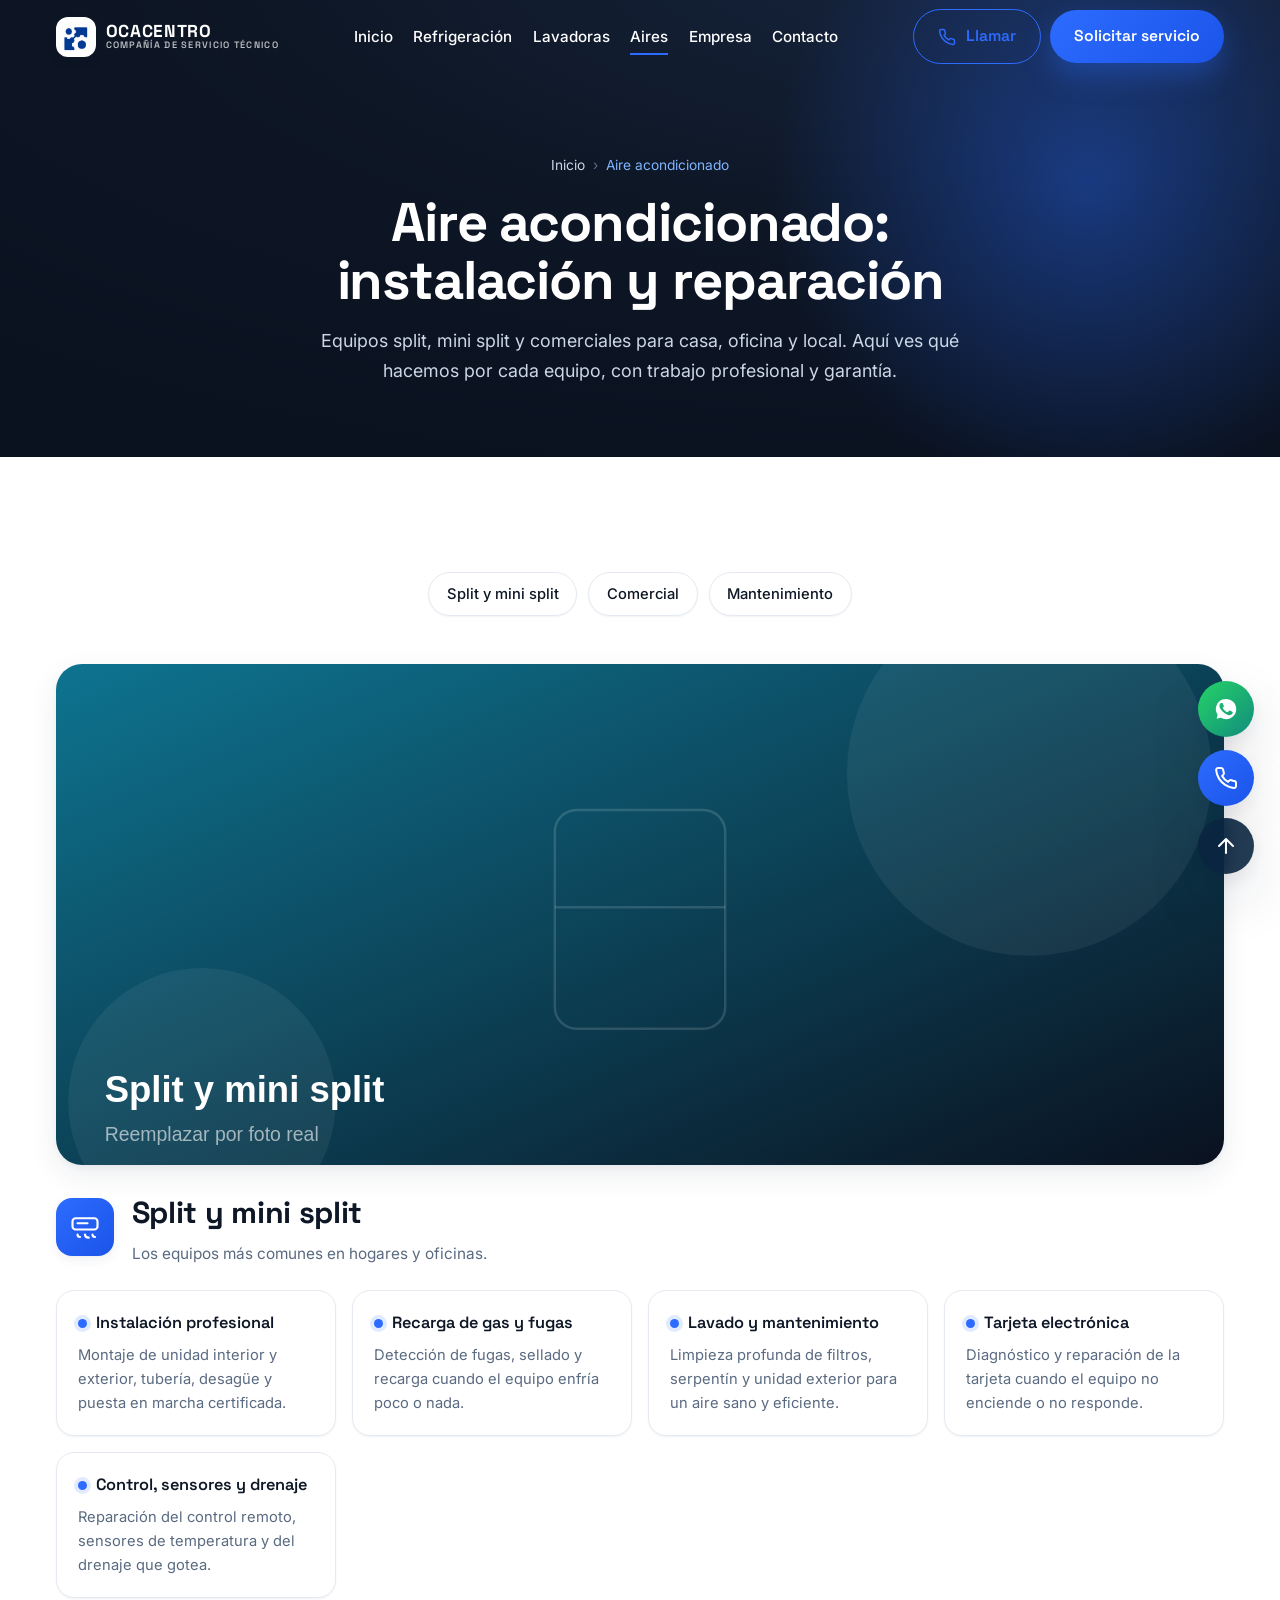
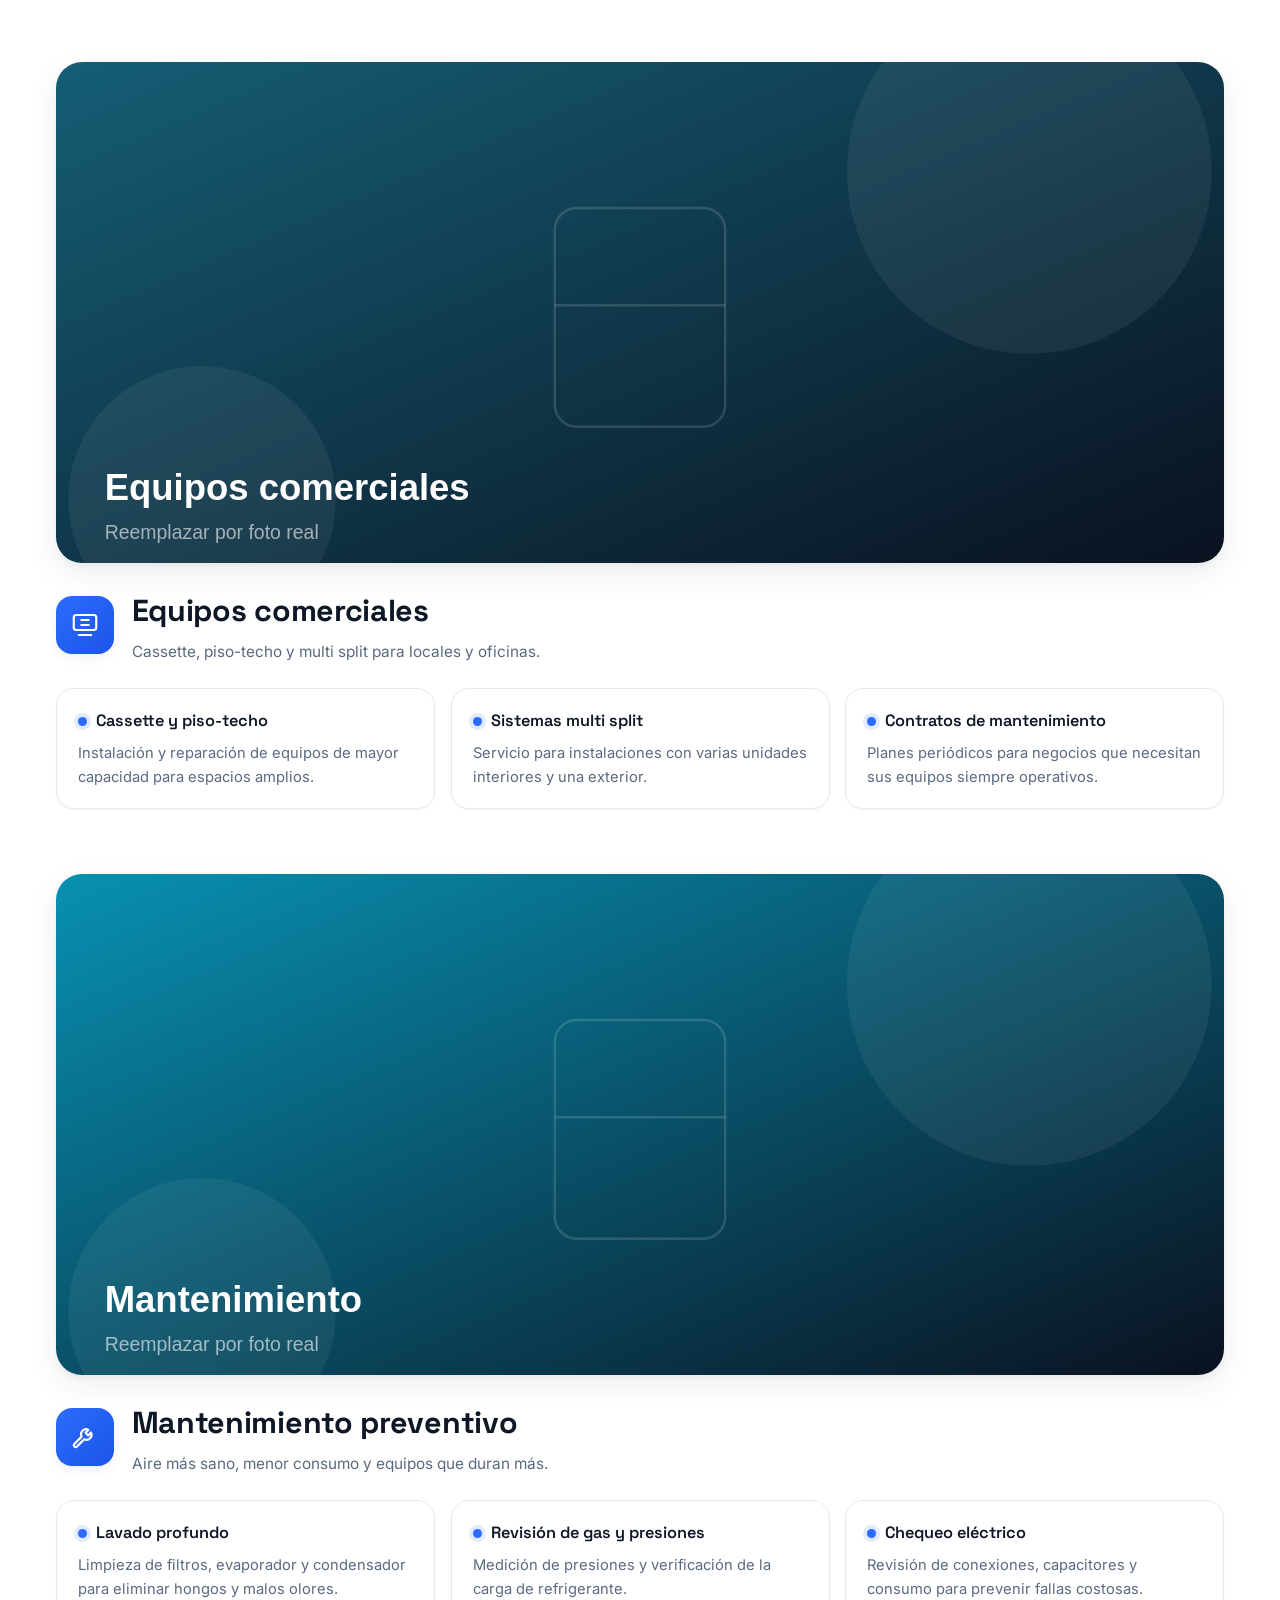
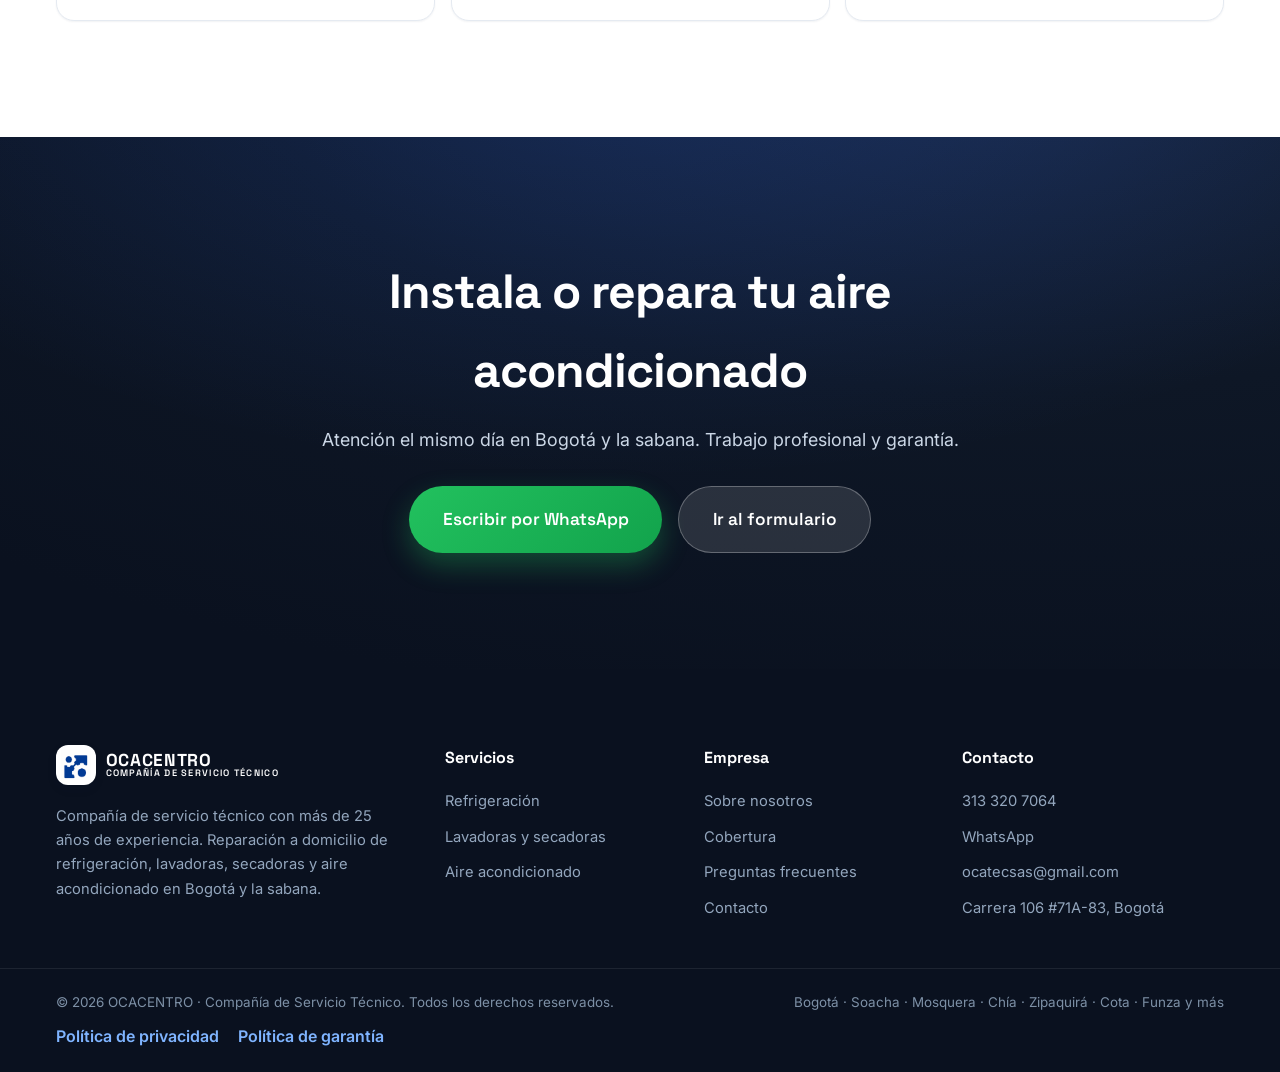
==== aires-acondicionados/index.html @ 0f3dec7e "Initial commit: sitio OCACENTRO — servicio técnico a domicilio Sitio estático con páginas de refrige" ====
<!doctype html>
<html lang="es">
<head>
  <meta charset="UTF-8" />
  <meta name="viewport" content="width=device-width, initial-scale=1.0" />
  <meta name="theme-color" content="#0E1726" />

  <title>Aire Acondicionado en Bogotá: Instalación y Reparación — OCACENTRO</title>
  <meta name="description" content="Instalación, mantenimiento y reparación de aire acondicionado a domicilio en Bogotá: split, mini split y equipos comerciales. Recarga de gas, lavado, tarjeta electrónica y más. Garantía en cada reparación." />
  <meta name="robots" content="index, follow, max-image-preview:large" />
  <link rel="canonical" href="https://serviciotecnicodenevecones.com/aires-acondicionados/" />

  <meta property="og:type" content="website" />
  <meta property="og:locale" content="es_CO" />
  <meta property="og:site_name" content="OCACENTRO — Compañía de Servicio Técnico" />
  <meta property="og:title" content="Aire Acondicionado en Bogotá: Instalación y Reparación | OCACENTRO" />
  <meta property="og:description" content="Split, mini split y equipos comerciales. Instalación, mantenimiento, recarga de gas y reparación. A domicilio con garantía." />
  <meta property="og:url" content="https://serviciotecnicodenevecones.com/aires-acondicionados/" />
  <meta property="og:image" content="https://serviciotecnicodenevecones.com/assets/images/og-image.jpg" />
  <meta name="twitter:card" content="summary_large_image" />

  <link rel="manifest" href="../manifest.json" />
  <link rel="icon" href="../favicon.svg" type="image/svg+xml" />
  <link rel="icon" href="../favicon.ico" sizes="any" />
  <link rel="apple-touch-icon" href="../assets/icons/apple-touch-icon.png" />

  <link rel="preconnect" href="https://fonts.googleapis.com" />
  <link rel="preconnect" href="https://fonts.gstatic.com" crossorigin />
  <link rel="preload" as="style" href="https://fonts.googleapis.com/css2?family=Inter:wght@400;500;600;700&family=Space+Grotesk:wght@500;600;700&display=swap" onload="this.onload=null;this.rel='stylesheet'" />
  <noscript><link rel="stylesheet" href="https://fonts.googleapis.com/css2?family=Inter:wght@400;500;600;700&family=Space+Grotesk:wght@500;600;700&display=swap" /></noscript>

  <style>
    :root{--c-navy:#0E1726;--c-blue:#2D6BFF;--c-blue-600:#1B54E8;--c-green:#22C15E;--c-white:#fff;--c-mist:#F5F8FC;--c-line:#E5EAF1;--c-muted:#5A6A80;--c-text:#0E1726;
      --font-head:'Space Grotesk',system-ui,sans-serif;--font-body:'Inter',system-ui,sans-serif;--nav-h:74px;}
    *,*::before,*::after{box-sizing:border-box;margin:0;padding:0}
    html{scroll-behavior:smooth;scroll-padding-top:calc(var(--nav-h) + 12px)}
    body{font-family:var(--font-body);color:var(--c-text);background:var(--c-white);line-height:1.6;-webkit-font-smoothing:antialiased;overflow-x:hidden}
    img,svg{display:block;max-width:100%}a{color:inherit;text-decoration:none}
    .container{width:100%;max-width:1240px;margin-inline:auto;padding-inline:clamp(1.1rem,4vw,2.25rem)}
    .nav{position:fixed;inset:0 0 auto 0;height:var(--nav-h);z-index:1000;display:flex;align-items:center;transition:background .35s ease,box-shadow .35s ease}
    .nav__inner{display:flex;align-items:center;justify-content:space-between;width:100%;max-width:1240px;margin-inline:auto;padding-inline:clamp(1.1rem,4vw,2.25rem)}
    .nav.is-scrolled{background:rgba(255,255,255,.78);backdrop-filter:saturate(180%) blur(16px);-webkit-backdrop-filter:saturate(180%) blur(16px);box-shadow:0 1px 0 var(--c-line)}
    .page-hero{position:relative;padding-top:calc(var(--nav-h) + clamp(2.5rem,7vw,5rem));padding-bottom:clamp(2.5rem,6vw,4.5rem);background:radial-gradient(120% 120% at 80% -10%,#17253F 0%,#0E1726 48%,#0A111F 100%);color:#fff;text-align:center;overflow:hidden}
  </style>
  <link rel="preload" as="style" href="../css/styles.css" onload="this.onload=null;this.rel='stylesheet'" />
  <link rel="preload" as="style" href="../css/animations.css" onload="this.onload=null;this.rel='stylesheet'" />
  <link rel="preload" as="style" href="../css/responsive.css" onload="this.onload=null;this.rel='stylesheet'" />
  <noscript>
    <link rel="stylesheet" href="../css/styles.css" />
    <link rel="stylesheet" href="../css/animations.css" />
    <link rel="stylesheet" href="../css/responsive.css" />
  </noscript>

  <script type="application/ld+json">
  {"@context":"https://schema.org","@type":"BreadcrumbList","itemListElement":[
    {"@type":"ListItem","position":1,"name":"Inicio","item":"https://serviciotecnicodenevecones.com/"},
    {"@type":"ListItem","position":2,"name":"Aire acondicionado","item":"https://serviciotecnicodenevecones.com/aires-acondicionados/"}]}
  </script>
</head>

<body data-page="aires">
  <div class="scroll-progress" role="progressbar" aria-label="Progreso de lectura" aria-hidden="true"><span class="scroll-progress__bar" id="scrollProgressBar"></span></div>
  <a class="skip-link" href="#contenido">Saltar al contenido principal</a>

  <header>
    <nav class="nav" id="navbar" aria-label="Navegación principal">
      <div class="nav__inner">
        <a class="brand" href="../" aria-label="OCACENTRO — inicio">
          <span class="brand__mark" aria-hidden="true"><img src="../assets/images/logo-icon.png" alt="" width="24" height="24" /></span>
          <span class="brand__text"><strong>OCACENTRO</strong>Compañía de Servicio Técnico</span>
        </a>
        <ul class="nav__links" id="navLinks">
          <li><a href="../">Inicio</a></li>
          <li><a href="../refrigeracion/">Refrigeración</a></li>
          <li><a href="../lavadoras/">Lavadoras</a></li>
          <li><a href="../aires-acondicionados/" aria-current="page">Aires</a></li>
          <li><a href="../empresa/">Empresa</a></li>
          <li><a href="../contacto/">Contacto</a></li>
        </ul>
        <div class="nav__cta">
          <a class="btn btn--ghost" href="tel:+573133207064"><svg width="18" height="18" viewBox="0 0 24 24" fill="none" stroke="currentColor" stroke-width="2" stroke-linecap="round" stroke-linejoin="round" aria-hidden="true"><path d="M22 16.92v3a2 2 0 0 1-2.18 2 19.79 19.79 0 0 1-8.63-3.07 19.5 19.5 0 0 1-6-6 19.79 19.79 0 0 1-3.07-8.67A2 2 0 0 1 4.11 2h3a2 2 0 0 1 2 1.72c.13.96.36 1.9.7 2.81a2 2 0 0 1-.45 2.11L8.09 9.91a16 16 0 0 0 6 6l1.27-1.27a2 2 0 0 1 2.11-.45c.9.34 1.85.57 2.81.7A2 2 0 0 1 22 16.92z"/></svg>Llamar</a>
          <a class="btn btn--primary" href="../contacto/">Solicitar servicio</a>
        </div>
        <button class="nav__toggle" id="navToggle" aria-label="Abrir menú" aria-expanded="false" aria-controls="navLinks"><span></span><span></span><span></span></button>
      </div>
    </nav>
  </header>

  <main id="contenido">
    <section class="page-hero">
      <div class="container page-hero__inner">
        <ol class="breadcrumbs reveal" data-reveal aria-label="Ruta de navegación">
          <li><a href="../">Inicio</a></li>
          <li><a href="../aires-acondicionados/" aria-current="page">Aire acondicionado</a></li>
        </ol>
        <h1 class="reveal" data-reveal data-reveal-delay="60">Aire acondicionado: instalación y reparación</h1>
        <p class="reveal" data-reveal data-reveal-delay="120">Equipos split, mini split y comerciales para casa, oficina y local. Aquí ves qué hacemos por cada equipo, con trabajo profesional y garantía.</p>
      </div>
    </section>

    <section class="section">
      <div class="container">
        <ul class="chips svc-jump reveal" data-reveal aria-label="Ir a cada servicio">
          <li class="chip"><a href="#split">Split y mini split</a></li>
          <li class="chip"><a href="#comercial">Comercial</a></li>
          <li class="chip"><a href="#mantenimiento">Mantenimiento</a></li>
        </ul>

        <!-- SPLIT -->
        <div class="svc-block" id="split">
          <div class="svc-block__media reveal" data-reveal><img src="../assets/images/equipos/aire-split.svg" alt="Split y mini split — foto de ejemplo" width="960" height="412" loading="lazy" decoding="async" /></div>
          <div class="svc-block__head reveal" data-reveal>
            <span class="svc-block__icon" aria-hidden="true"><svg viewBox="0 0 24 24" fill="none" stroke="currentColor" stroke-width="1.7" stroke-linecap="round" stroke-linejoin="round"><rect x="2" y="5" width="20" height="9" rx="2.5"/><path d="M6 18c0 1.5 1 2 2 2M12 18c0 2 1.5 2.5 3 2.5M18 18c0 1.5 1 2 2 2M6 9h8"/></svg></span>
            <div class="svc-block__titles"><h2>Split y mini split</h2><p>Los equipos más comunes en hogares y oficinas.</p></div>
          </div>
          <div class="svc-tasks">
            <div class="svc-task reveal" data-reveal><strong>Instalación profesional</strong><p>Montaje de unidad interior y exterior, tubería, desagüe y puesta en marcha certificada.</p></div>
            <div class="svc-task reveal" data-reveal data-reveal-delay="60"><strong>Recarga de gas y fugas</strong><p>Detección de fugas, sellado y recarga cuando el equipo enfría poco o nada.</p></div>
            <div class="svc-task reveal" data-reveal data-reveal-delay="120"><strong>Lavado y mantenimiento</strong><p>Limpieza profunda de filtros, serpentín y unidad exterior para un aire sano y eficiente.</p></div>
            <div class="svc-task reveal" data-reveal data-reveal-delay="180"><strong>Tarjeta electrónica</strong><p>Diagnóstico y reparación de la tarjeta cuando el equipo no enciende o no responde.</p></div>
            <div class="svc-task reveal" data-reveal data-reveal-delay="240"><strong>Control, sensores y drenaje</strong><p>Reparación del control remoto, sensores de temperatura y del drenaje que gotea.</p></div>
          </div>
        </div>

        <!-- COMERCIAL -->
        <div class="svc-block" id="comercial">
          <div class="svc-block__media reveal" data-reveal><img src="../assets/images/equipos/aire-comercial.svg" alt="Equipos comerciales — foto de ejemplo" width="960" height="412" loading="lazy" decoding="async" /></div>
          <div class="svc-block__head reveal" data-reveal>
            <span class="svc-block__icon" aria-hidden="true"><svg viewBox="0 0 24 24" fill="none" stroke="currentColor" stroke-width="1.7" stroke-linecap="round" stroke-linejoin="round"><rect x="3" y="4" width="18" height="12" rx="2"/><path d="M7 20h10M9 8h6M9 12h6"/></svg></span>
            <div class="svc-block__titles"><h2>Equipos comerciales</h2><p>Cassette, piso-techo y multi split para locales y oficinas.</p></div>
          </div>
          <div class="svc-tasks">
            <div class="svc-task reveal" data-reveal><strong>Cassette y piso-techo</strong><p>Instalación y reparación de equipos de mayor capacidad para espacios amplios.</p></div>
            <div class="svc-task reveal" data-reveal data-reveal-delay="60"><strong>Sistemas multi split</strong><p>Servicio para instalaciones con varias unidades interiores y una exterior.</p></div>
            <div class="svc-task reveal" data-reveal data-reveal-delay="120"><strong>Contratos de mantenimiento</strong><p>Planes periódicos para negocios que necesitan sus equipos siempre operativos.</p></div>
          </div>
        </div>

        <!-- MANTENIMIENTO -->
        <div class="svc-block" id="mantenimiento">
          <div class="svc-block__media reveal" data-reveal><img src="../assets/images/equipos/aire-mantenimiento.svg" alt="Mantenimiento — foto de ejemplo" width="960" height="412" loading="lazy" decoding="async" /></div>
          <div class="svc-block__head reveal" data-reveal>
            <span class="svc-block__icon" aria-hidden="true"><svg viewBox="0 0 24 24" fill="none" stroke="currentColor" stroke-width="1.7" stroke-linecap="round" stroke-linejoin="round"><path d="M14.7 6.3a4 4 0 0 0-5.4 5.4l-6 6a1.5 1.5 0 0 0 2.1 2.1l6-6a4 4 0 0 0 5.4-5.4l-2.3 2.3-2.1-2.1z"/></svg></span>
            <div class="svc-block__titles"><h2>Mantenimiento preventivo</h2><p>Aire más sano, menor consumo y equipos que duran más.</p></div>
          </div>
          <div class="svc-tasks">
            <div class="svc-task reveal" data-reveal><strong>Lavado profundo</strong><p>Limpieza de filtros, evaporador y condensador para eliminar hongos y malos olores.</p></div>
            <div class="svc-task reveal" data-reveal data-reveal-delay="60"><strong>Revisión de gas y presiones</strong><p>Medición de presiones y verificación de la carga de refrigerante.</p></div>
            <div class="svc-task reveal" data-reveal data-reveal-delay="120"><strong>Chequeo eléctrico</strong><p>Revisión de conexiones, capacitores y consumo para prevenir fallas costosas.</p></div>
          </div>
        </div>
      </div>
    </section>

    <section class="section cta-band" aria-labelledby="cta-title">
      <div class="container cta-band__inner reveal" data-reveal>
        <h2 id="cta-title">Instala o repara tu aire acondicionado</h2>
        <p>Atención el mismo día en Bogotá y la sabana. Trabajo profesional y garantía.</p>
        <div class="cta-band__actions">
          <a class="btn btn--wa btn--xl ripple" href="https://wa.me/573133207064?text=Hola,%20necesito%20servicio%20de%20aire%20acondicionado" target="_blank" rel="noopener">Escribir por WhatsApp</a>
          <a class="btn btn--light btn--xl ripple" href="../contacto/">Ir al formulario</a>
        </div>
      </div>
    </section>
  </main>

  <footer class="footer">
    <div class="container footer__grid">
      <div class="footer__brand">
        <a class="brand brand--footer" href="../"><span class="brand__mark" aria-hidden="true"><img src="../assets/images/logo-icon.png" alt="" width="22" height="22" /></span><span class="brand__text"><strong>OCACENTRO</strong>Compañía de Servicio Técnico</span></a>
        <p class="footer__desc">Compañía de servicio técnico con más de 25 años de experiencia. Reparación a domicilio de refrigeración, lavadoras, secadoras y aire acondicionado en Bogotá y la sabana.</p>
      </div>
      <nav class="footer__col" aria-label="Servicios">
        <h4>Servicios</h4>
        <ul>
          <li><a href="../refrigeracion/">Refrigeración</a></li>
          <li><a href="../lavadoras/">Lavadoras y secadoras</a></li>
          <li><a href="../aires-acondicionados/">Aire acondicionado</a></li>
        </ul>
      </nav>
      <nav class="footer__col" aria-label="Empresa">
        <h4>Empresa</h4>
        <ul>
          <li><a href="../empresa/">Sobre nosotros</a></li>
          <li><a href="../empresa/#cobertura">Cobertura</a></li>
          <li><a href="../empresa/#faq">Preguntas frecuentes</a></li>
          <li><a href="../contacto/">Contacto</a></li>
        </ul>
      </nav>
      <div class="footer__col">
        <h4>Contacto</h4>
        <ul>
          <li><a href="tel:+573133207064">313 320 7064</a></li>
          <li><a href="https://wa.me/573133207064" target="_blank" rel="noopener">WhatsApp</a></li>
          <li><a href="mailto:ocatecsas@gmail.com">ocatecsas@gmail.com</a></li>
          <li>Carrera 106 #71A-83, Bogotá</li>
        </ul>
      </div>
    </div>
    <div class="footer__bottom">
      <div class="container footer__bottom-inner">
        <p>© <span id="year">2025</span> OCACENTRO · Compañía de Servicio Técnico. Todos los derechos reservados.</p>
        <p>Bogotá · Soacha · Mosquera · Chía · Zipaquirá · Cota · Funza y más</p>
        <nav class="footer__legal" aria-label="Legal">
          <a href="../politica-de-privacidad/">Política de privacidad</a>
          <a href="../politica-de-garantia/">Política de garantía</a>
        </nav>
      </div>
    </div>
  </footer>

  <div class="floating-actions" aria-label="Acciones rápidas">
    <a class="fab fab--wa" href="https://wa.me/573133207064?text=Hola,%20necesito%20servicio%20de%20aire%20acondicionado" target="_blank" rel="noopener" aria-label="Escribir por WhatsApp"><svg width="26" height="26" viewBox="0 0 24 24" fill="currentColor" aria-hidden="true"><path d="M17.47 14.38c-.3-.15-1.76-.87-2.03-.97-.27-.1-.47-.15-.67.15-.2.3-.77.97-.94 1.17-.17.2-.35.22-.65.07-.3-.15-1.26-.46-2.4-1.48-.89-.79-1.49-1.77-1.66-2.07-.17-.3-.02-.46.13-.61.13-.13.3-.35.45-.52.15-.17.2-.3.3-.5.1-.2.05-.37-.02-.52-.07-.15-.67-1.62-.92-2.22-.24-.58-.49-.5-.67-.51h-.57c-.2 0-.52.07-.8.37-.27.3-1.05 1.02-1.05 2.5 0 1.47 1.08 2.9 1.23 3.1.15.2 2.12 3.24 5.14 4.54.72.31 1.28.5 1.71.63.72.23 1.38.2 1.9.12.58-.09 1.76-.72 2.01-1.42.25-.7.25-1.29.17-1.42-.07-.13-.27-.2-.57-.35zM12.04 21.5a9.4 9.4 0 0 1-4.81-1.32l-.34-.2-3.57.94.95-3.48-.22-.36A9.42 9.42 0 1 1 12.04 21.5z"/></svg></a>
    <a class="fab fab--call" href="tel:+573133207064" aria-label="Llamar ahora"><svg width="24" height="24" viewBox="0 0 24 24" fill="none" stroke="currentColor" stroke-width="2" stroke-linecap="round" stroke-linejoin="round" aria-hidden="true"><path d="M22 16.92v3a2 2 0 0 1-2.18 2 19.79 19.79 0 0 1-8.63-3.07 19.5 19.5 0 0 1-6-6 19.79 19.79 0 0 1-3.07-8.67A2 2 0 0 1 4.11 2h3a2 2 0 0 1 2 1.72c.13.96.36 1.9.7 2.81a2 2 0 0 1-.45 2.11L8.09 9.91a16 16 0 0 0 6 6l1.27-1.27a2 2 0 0 1 2.11-.45c.9.34 1.85.57 2.81.7A2 2 0 0 1 22 16.92z"/></svg></a>
    <button class="fab fab--top" id="backToTop" aria-label="Volver arriba"><svg width="24" height="24" viewBox="0 0 24 24" fill="none" stroke="currentColor" stroke-width="2" stroke-linecap="round" stroke-linejoin="round" aria-hidden="true"><path d="M12 19V5M5 12l7-7 7 7"/></svg></button>
  </div>

  <script src="../js/main.js" defer></script>
  <script src="../js/animations.js" defer></script>
  <script src="../js/ui.js" defer></script>
</body>
</html>
---- css/styles.css ----
/* ============================================================================
   Servicio Técnico de Nevecones — styles.css
   Hoja de estilos principal: sistema de diseño (tokens), layout y componentes.
   Autoría: equipo UI/UX + Front-End Senior. Sin frameworks. CSS3 puro.
   Organización:
     1.  Design Tokens (Custom Properties)
     2.  Reset y base
     3.  Utilidades
     4.  Tipografía y estructura de sección
     5.  Botones
     6.  Navbar
     7.  Hero
     8.  Marquesina de marcas
     9.  Tarjetas de servicios
     10. Split (Por qué elegirnos / Cobertura)
     11. Proceso (steps)
     12. Estadísticas
     13. Chips / Mapa
     14. Grid de marcas
     15. Testimonios (carrusel)
     16. Galería
     17. FAQ (acordeón)
     18. Contacto y formulario
     19. Footer
     20. Botones flotantes / Scroll progress
   ========================================================================== */

/* ============================= 1. DESIGN TOKENS ============================ */
:root {
  /* Paleta AZUL MONOCROMÁTICA — marca azul + azul fuerte para acción.
     El verde queda reservado EXCLUSIVAMENTE a WhatsApp (reconocimiento de marca). */
  --c-navy:      #0E1726;   /* tinta / texto principal y secciones oscuras */
  --c-navy-800:  #0A111F;   /* fondos oscuros profundos */
  --c-blue:      #2D6BFF;   /* azul de marca */
  --c-blue-600:  #1B54E8;   /* azul fuerte (acción / hover) */
  --c-blue-050:  #EAF1FF;   /* tinte azul para fondos suaves */
  --c-green:     #22C15E;   /* WhatsApp (único uso del verde) */
  --c-green-600: #12A34C;
  --c-white:     #FFFFFF;
  --c-mist:      #F5F8FC;   /* fondo sección alterna */
  --c-line:      #E5EAF1;   /* bordes sutiles */
  --c-muted:     #5A6A80;   /* texto secundario */
  --c-text:      #0E1726;

  /* Tipografía */
  --font-head: 'Space Grotesk', system-ui, -apple-system, 'Segoe UI', sans-serif;
  --font-body: 'Inter', system-ui, -apple-system, 'Segoe UI', sans-serif;

  /* Escala tipográfica fluida */
  --fs-h1: clamp(2.3rem, 6vw, 4.6rem);
  --fs-h2: clamp(1.9rem, 4vw, 3rem);
  --fs-h3: clamp(1.15rem, 2vw, 1.4rem);
  --fs-lead: clamp(1.02rem, 1.4vw, 1.2rem);

  /* Espaciado */
  --space-section: clamp(4.5rem, 9vw, 8rem);
  --gap: clamp(1rem, 2.4vw, 2rem);

  /* Radios */
  --radius-sm: 12px;
  --radius: 18px;
  --radius-lg: 26px;
  --radius-pill: 999px;

  /* Sombras suaves multicapa (estilo Stripe) */
  --shadow-xs: 0 1px 2px rgba(10,37,64,.06);
  --shadow-sm: 0 4px 12px rgba(10,37,64,.06), 0 1px 2px rgba(10,37,64,.04);
  --shadow:    0 10px 30px rgba(10,37,64,.08), 0 3px 8px rgba(10,37,64,.05);
  --shadow-lg: 0 24px 60px rgba(10,37,64,.14), 0 8px 20px rgba(10,37,64,.08);
  --shadow-blue:  0 12px 28px rgba(45,107,255,.34);
  --shadow-green: 0 12px 28px rgba(34,193,94,.32);

  /* Gradientes */
  --grad-blue: linear-gradient(135deg, #2D6BFF 0%, #1B54E8 100%);
  --grad-wa:   linear-gradient(135deg, #22C15E 0%, #12A34C 100%);
  --grad-hero: radial-gradient(120% 120% at 80% -10%, #17253F 0%, #0E1726 48%, #0A111F 100%);

  /* Layout */
  --nav-h: 74px;
  --maxw: 1240px;

  /* Movimiento */
  --ease: cubic-bezier(.22, 1, .36, 1);
  --ease-out: cubic-bezier(.16, 1, .3, 1);
}

/* ============================= 2. RESET Y BASE ============================= */
*, *::before, *::after { box-sizing: border-box; margin: 0; padding: 0; }

html { scroll-behavior: smooth; -webkit-text-size-adjust: 100%; scroll-padding-top: calc(var(--nav-h) + 12px); }

body {
  font-family: var(--font-body);
  color: var(--c-text);
  background: var(--c-white);
  line-height: 1.65;
  -webkit-font-smoothing: antialiased;
  text-rendering: optimizeLegibility;
  overflow-x: hidden;
}

img, svg, video { display: block; max-width: 100%; height: auto; }
a { color: inherit; text-decoration: none; }
button { font: inherit; cursor: pointer; border: 0; background: none; color: inherit; }
input, select, textarea { font: inherit; color: inherit; }
ul, ol { list-style: none; }

/* Foco visible y accesible en toda la interfaz */
:focus-visible {
  outline: 3px solid var(--c-blue);
  outline-offset: 3px;
  border-radius: 6px;
}

/* Selección de texto */
::selection { background: rgba(37,99,235,.18); color: var(--c-navy); }

/* ============================= 3. UTILIDADES ============================== */
.container { width: 100%; max-width: var(--maxw); margin-inline: auto; padding-inline: clamp(1.1rem, 4vw, 2.25rem); }
.container--narrow { max-width: 820px; }

.sr-only {
  position: absolute; width: 1px; height: 1px; padding: 0; margin: -1px;
  overflow: hidden; clip: rect(0,0,0,0); white-space: nowrap; border: 0;
}

/* Enlace de salto (accesibilidad) */
.skip-link {
  position: fixed; top: -60px; left: 12px; z-index: 2000;
  background: var(--c-navy); color: #fff; padding: .7rem 1.1rem;
  border-radius: var(--radius-sm); transition: top .25s var(--ease);
}
.skip-link:focus { top: 12px; }

.grad-text {
  background: linear-gradient(100deg, #58c1ff 0%, #10B981 100%);
  -webkit-background-clip: text; background-clip: text; color: transparent;
}

/* ================== 4. TIPOGRAFÍA Y ESTRUCTURA DE SECCIÓN ================== */
.section { padding-block: var(--space-section); position: relative; }
.section--mist { background: var(--c-mist); }

.section__head { max-width: 760px; margin: 0 auto clamp(2.4rem, 5vw, 4rem); text-align: center; }
.section__title {
  font-family: var(--font-head); font-weight: 700; font-size: var(--fs-h2);
  line-height: 1.08; letter-spacing: -.02em; color: var(--c-navy);
}
.section__title--light { color: #fff; }
.section__lead { margin-top: 1rem; font-size: var(--fs-lead); color: var(--c-muted); }

.eyebrow {
  display: inline-block; font-family: var(--font-head); font-weight: 600;
  font-size: .82rem; letter-spacing: .12em; text-transform: uppercase;
  color: var(--c-blue); margin-bottom: .9rem;
}
.eyebrow--light { color: #7fb4ff; }

/* ============================= 5. BOTONES ================================== */
.btn {
  --btn-bg: var(--c-blue); --btn-fg: #fff;
  position: relative; display: inline-flex; align-items: center; justify-content: center;
  gap: .6rem; padding: .85rem 1.5rem; border-radius: var(--radius-pill);
  font-family: var(--font-head); font-weight: 600; font-size: .98rem;
  background: var(--btn-bg); color: var(--btn-fg);
  transition: transform .3s var(--ease), box-shadow .3s var(--ease), background .3s var(--ease), color .3s var(--ease);
  will-change: transform; overflow: hidden; isolation: isolate;
  box-shadow: var(--shadow-sm);
}
.btn:hover { transform: translateY(-2px); box-shadow: var(--shadow); }
.btn:active { transform: translateY(0); }

/* CTA principal — azul (paleta monocromática) */
.btn--primary { --btn-bg: var(--grad-blue); box-shadow: var(--shadow-blue); }
.btn--primary:hover { box-shadow: 0 16px 34px rgba(45,107,255,.44); }
/* Alias por compatibilidad: cualquier .btn--green heredado se ve azul */
.btn--green   { --btn-bg: var(--grad-blue); box-shadow: var(--shadow-blue); }
.btn--green:hover { box-shadow: 0 16px 34px rgba(45,107,255,.44); }
/* WhatsApp — único uso del verde (reconocimiento de marca) */
.btn--wa      { --btn-bg: var(--grad-wa); box-shadow: var(--shadow-green); }
.btn--wa:hover { box-shadow: 0 16px 34px rgba(34,193,94,.44); }
/* Secundario translúcido (sobre fondos oscuros) */
.btn--light   { --btn-bg: rgba(255,255,255,.12); --btn-fg: #fff; backdrop-filter: blur(8px); border: 1px solid rgba(255,255,255,.28); box-shadow: none; }
.btn--light:hover { background: rgba(255,255,255,.2); }
/* Contorno AZUL — visible en cualquier fondo (usado en "Llamar" del navbar) */
.btn--ghost   { --btn-bg: transparent; --btn-fg: var(--c-blue); box-shadow: none; border: 1.5px solid var(--c-blue); }
.btn--ghost:hover { background: rgba(45,107,255,.12); border-color: var(--c-blue-600); }

.btn--lg { padding: 1rem 1.9rem; font-size: 1.02rem; }
.btn--xl { padding: 1.15rem 2.1rem; font-size: 1.08rem; }
.btn--block { width: 100%; }

/* Efecto ripple (JS agrega la onda) */
.ripple__wave {
  position: absolute; border-radius: 50%; transform: scale(0);
  background: rgba(255,255,255,.5); pointer-events: none;
  animation: ripple .6s var(--ease-out); z-index: 0;
}
.btn > * { position: relative; z-index: 1; }

/* Estado de carga del botón de envío */
.btn__spinner {
  width: 18px; height: 18px; border-radius: 50%;
  border: 2px solid rgba(255,255,255,.4); border-top-color: #fff;
  display: none; animation: spin .7s linear infinite;
}
.btn.is-loading .btn__label { opacity: .55; }
.btn.is-loading .btn__spinner { display: inline-block; }

/* ============================= 6. NAVBAR ================================== */
.nav { position: fixed; inset: 0 0 auto 0; height: var(--nav-h); z-index: 1000; display: flex; align-items: center;
  transition: background .35s var(--ease), box-shadow .35s var(--ease); }
.nav__inner { display: flex; align-items: center; justify-content: space-between; width: 100%;
  max-width: var(--maxw); margin-inline: auto; padding-inline: clamp(1.1rem, 4vw, 2.25rem); gap: 1rem; }
.nav.is-scrolled {
  background: rgba(255,255,255,.72);
  backdrop-filter: saturate(180%) blur(16px); -webkit-backdrop-filter: saturate(180%) blur(16px);
  box-shadow: 0 1px 0 var(--c-line), var(--shadow-xs);
}

.brand { display: inline-flex; align-items: center; gap: .6rem; font-family: var(--font-head); }
.brand__mark {
  display: grid; place-items: center; width: 40px; height: 40px; border-radius: 12px;
  background: #fff; box-shadow: var(--shadow-sm); flex: none; padding: 5px;
}
.brand__mark img { width: 100%; height: 100%; object-fit: contain; }
/* Marca OCACENTRO: nombre grande arriba + lema pequeño en mayúsculas debajo */
.brand__text { display: flex; flex-direction: column; line-height: 1.02; font-size: .58rem; font-weight: 600;
  letter-spacing: .14em; text-transform: uppercase; color: var(--c-muted); }
.brand__text strong { font-family: var(--font-head); font-size: 1.08rem; font-weight: 800; letter-spacing: .04em;
  text-transform: none; color: var(--c-navy); }

/* Color del navbar según estado (transparente sobre hero → blanco glass al hacer scroll).
   El botón "Llamar" (.btn--ghost) mantiene su contorno AZUL en ambos estados,
   por lo que NO se sobreescribe aquí (antes quedaba blanco y se perdía). */
.nav:not(.is-scrolled) .brand__text { color: rgba(255,255,255,.72); }
.nav:not(.is-scrolled) .brand__text strong,
.nav:not(.is-scrolled) .nav__links a { color: #fff; }
.nav:not(.is-scrolled) .nav__toggle span { background: #fff; }

.nav__links { display: flex; align-items: center; gap: clamp(.6rem, 1.6vw, 1.6rem); }
.nav__links a { position: relative; font-weight: 500; font-size: .95rem; color: var(--c-navy); padding: .4rem 0; transition: color .25s var(--ease); }
.nav__links a::after {
  content: ""; position: absolute; left: 0; bottom: -2px; width: 100%; height: 2px;
  background: var(--c-blue); transform: scaleX(0); transform-origin: left; transition: transform .3s var(--ease);
}
.nav__links a:hover::after,
.nav__links a.is-active::after,
.nav__links a[aria-current="page"]::after { transform: scaleX(1); }
.nav__links a:hover,
.nav__links a[aria-current="page"] { color: var(--c-blue); }
/* En navbar transparente sobre el page-hero, el enlace activo se resalta en claro */
.nav:not(.is-scrolled) .nav__links a[aria-current="page"] { color: #fff; }

.nav__cta { display: flex; align-items: center; gap: .6rem; }

/* Botón hamburguesa */
.nav__toggle { display: none; flex-direction: column; gap: 5px; width: 44px; height: 44px; align-items: center; justify-content: center; }
.nav__toggle span { display: block; width: 24px; height: 2px; background: var(--c-navy); border-radius: 2px; transition: transform .3s var(--ease), opacity .3s var(--ease); }
.nav__toggle[aria-expanded="true"] span:nth-child(1) { transform: translateY(7px) rotate(45deg); }
.nav__toggle[aria-expanded="true"] span:nth-child(2) { opacity: 0; }
.nav__toggle[aria-expanded="true"] span:nth-child(3) { transform: translateY(-7px) rotate(-45deg); }

/* ============================= 7. HERO =================================== */
.hero { position: relative; min-height: 100svh; display: flex; align-items: center; padding-top: var(--nav-h);
  background: var(--grad-hero); color: #fff; overflow: hidden; }
.hero__media { position: absolute; inset: 0; z-index: 0; }
.hero__media img { width: 100%; height: 100%; object-fit: cover; opacity: .34; }

/* Carrusel de fotos del hero (crossfade automático) */
.hero__carousel { position: absolute; inset: 0; z-index: 0; }
.hero__slide { position: absolute; inset: 0; width: 100%; height: 100%; object-fit: cover;
  opacity: 0; transition: opacity 1.2s var(--ease); will-change: opacity; }
.hero__slide.is-active { opacity: 1; }
/* Puntos indicadores del carrusel del hero */
.hero__dots { position: absolute; z-index: 3; left: 50%; bottom: 26px; transform: translateX(-50%);
  display: flex; gap: .5rem; }
.hero__dot { width: 9px; height: 9px; border-radius: 50%; background: rgba(255,255,255,.4);
  transition: width .3s var(--ease), background .3s var(--ease); }
.hero__dot.is-active { width: 26px; border-radius: 6px; background: #fff; }
@media (prefers-reduced-motion: reduce){ .hero__slide { transition: none; } }
.hero__scrim { position: absolute; inset: 0; z-index: 1;
  background: linear-gradient(90deg, rgba(7,26,48,.94) 0%, rgba(7,26,48,.6) 55%, rgba(7,26,48,.2) 100%); }
/* Halo decorativo */
.hero::after {
  content: ""; position: absolute; z-index: 1; width: 60vw; height: 60vw; max-width: 720px; max-height: 720px;
  right: -12%; top: -18%; border-radius: 50%;
  background: radial-gradient(circle, rgba(37,99,235,.5) 0%, rgba(37,99,235,0) 70%); filter: blur(10px);
  pointer-events: none;
}
.hero__inner { position: relative; z-index: 2; padding-block: clamp(3rem, 8vh, 6rem); max-width: 900px; }

.hero__eyebrow { display: inline-flex; align-items: center; gap: .55rem; font-weight: 500; font-size: .9rem;
  color: #cfe0ff; background: rgba(255,255,255,.08); border: 1px solid rgba(255,255,255,.16);
  padding: .5rem 1rem; border-radius: var(--radius-pill); backdrop-filter: blur(6px); margin-bottom: 1.6rem; }
.pulse-dot { width: 8px; height: 8px; border-radius: 50%; background: var(--c-green); box-shadow: 0 0 0 0 rgba(16,185,129,.6); animation: pulse 2s infinite; }

.hero h1 { font-family: var(--font-head); font-weight: 700; line-height: 1.04; letter-spacing: -.02em; font-size: var(--fs-h1); max-width: 16ch; }
.hero__sub { margin-top: 1.4rem; font-size: clamp(1.05rem, 1.6vw, 1.3rem); color: #cbd7e6; max-width: 54ch; }

.hero__actions { display: flex; flex-wrap: wrap; gap: 1rem; margin-top: 2.2rem; }
.hero__badges { display: flex; flex-wrap: wrap; gap: 1.4rem 2.2rem; margin-top: 2.6rem; color: #cbd7e6; font-size: .96rem; }
.hero__badges li { display: inline-flex; align-items: center; gap: .5rem; }
.hero__badge-num { font-family: var(--font-head); font-weight: 700; font-size: 1.5rem; color: #fff; }
.hero__badges .check { display: grid; place-items: center; width: 22px; height: 22px; border-radius: 50%; background: rgba(45,107,255,.22); color: #9ec2ff; font-size: .8rem; font-weight: 700; }

/* Indicador de scroll */
.hero__scroll { position: absolute; left: 50%; bottom: 26px; transform: translateX(-50%); z-index: 2; width: 26px; height: 42px; border: 2px solid rgba(255,255,255,.4); border-radius: 14px; display: grid; justify-items: center; padding-top: 7px; }
.hero__scroll span { width: 4px; height: 8px; border-radius: 2px; background: #fff; animation: scrollDot 1.8s infinite; }

/* ======================= 8. MARQUESINA DE MARCAS ========================= */
.brands-strip { border-block: 1px solid var(--c-line); background: var(--c-white); padding-block: 1.8rem; overflow: hidden; }
.brands-strip__label { text-align: center; font-size: .78rem; letter-spacing: .14em; text-transform: uppercase; color: var(--c-muted); margin-bottom: 1.1rem; }
.brands-strip__track { display: flex; gap: clamp(2rem, 5vw, 4rem); width: max-content; animation: marquee 32s linear infinite; }
.brands-strip__track span { font-family: var(--font-head); font-weight: 600; font-size: 1.25rem; color: #97a6b8; white-space: nowrap; transition: color .3s var(--ease); }
.brands-strip:hover .brands-strip__track { animation-play-state: paused; }

/* ======================= 9. TARJETAS DE SERVICIOS ======================== */
.grid-cards { display: grid; grid-template-columns: repeat(auto-fit, minmax(260px, 1fr)); gap: var(--gap); }
.card {
  position: relative; background: var(--c-white); border: 1px solid var(--c-line); border-radius: var(--radius-lg);
  padding: 2rem 1.8rem; box-shadow: var(--shadow-xs);
  transition: transform .4s var(--ease), box-shadow .4s var(--ease), border-color .4s var(--ease);
  overflow: hidden;
}
.card::before {
  content: ""; position: absolute; inset: 0; border-radius: inherit; padding: 1px;
  background: linear-gradient(135deg, rgba(37,99,235,.5), rgba(16,185,129,.4));
  -webkit-mask: linear-gradient(#000 0 0) content-box, linear-gradient(#000 0 0);
  -webkit-mask-composite: xor; mask-composite: exclude; opacity: 0; transition: opacity .4s var(--ease);
}
.card:hover { transform: translateY(-8px); box-shadow: var(--shadow-lg); border-color: transparent; }
.card:hover::before { opacity: 1; }
.card__icon { width: 56px; height: 56px; border-radius: 16px; display: grid; place-items: center; color: var(--c-blue); background: var(--c-blue-050); margin-bottom: 1.3rem; transition: transform .4s var(--ease); }
.card__icon svg { width: 28px; height: 28px; }
.card:hover .card__icon { transform: scale(1.08) rotate(-4deg); }
.card__title { font-family: var(--font-head); font-weight: 600; font-size: var(--fs-h3); color: var(--c-navy); margin-bottom: .5rem; }
.card__text { color: var(--c-muted); font-size: .96rem; }

.card--cta { background: var(--grad-hero); color: #fff; display: flex; flex-direction: column; align-items: flex-start; justify-content: center; gap: .8rem; border: 0; }
.card--cta::before { display: none; }
.card--cta .card__title, .card--cta .card__text { color: #fff; }
.card--cta .card__text { color: #cbd7e6; margin-bottom: .4rem; }

/* Grilla de 3 áreas */
.grid-cards--3 { grid-template-columns: repeat(auto-fit, minmax(290px, 1fr)); }

/* Tarjeta destacada (Refrigeración — "más solicitado") */
.card--feature { border-color: transparent; box-shadow: var(--shadow); }
.card--feature::before { opacity: 1; }
.card__tag { position: absolute; top: 1.1rem; right: 1.1rem; font-family: var(--font-head); font-weight: 600;
  font-size: .68rem; letter-spacing: .06em; text-transform: uppercase; color: var(--c-blue-600);
  background: var(--c-blue-050); padding: .3rem .7rem; border-radius: var(--radius-pill); }

/* Lista de puntos dentro de la tarjeta de área */
.card__list { display: grid; gap: .5rem; margin: 1.1rem 0 1.3rem; }
.card__list li { position: relative; padding-left: 1.4rem; color: var(--c-muted); font-size: .93rem; }
.card__list li::before { content: ""; position: absolute; left: 0; top: .5em; width: 8px; height: 8px;
  border-radius: 50%; background: var(--c-blue); box-shadow: 0 0 0 4px rgba(45,107,255,.12); }

/* Enlace "Ver detalle →" */
.card__link { display: inline-flex; align-items: center; gap: .45rem; font-family: var(--font-head);
  font-weight: 600; font-size: .95rem; color: var(--c-blue-600); margin-top: auto; }
.card__link svg { transition: transform .3s var(--ease); }
.card:hover .card__link svg { transform: translateX(4px); }
.card--feature, .grid-cards--3 .card { display: flex; flex-direction: column; }

/* ================= 10. SPLIT (Por qué / Cobertura) ====================== */
.split { display: grid; grid-template-columns: 1.05fr 1fr; gap: clamp(2rem, 5vw, 4.5rem); align-items: center; }
.split--reverse .split__media { order: 2; }
.split__media { position: relative; }
.split__img { width: 100%; border-radius: var(--radius-lg); box-shadow: var(--shadow-lg); aspect-ratio: 9/10; object-fit: cover; }

.floating-card {
  position: absolute; background: rgba(255,255,255,.82); backdrop-filter: blur(14px); -webkit-backdrop-filter: blur(14px);
  border: 1px solid rgba(255,255,255,.6); border-radius: var(--radius); padding: 1rem 1.2rem;
  box-shadow: var(--shadow-lg); display: flex; flex-direction: column; line-height: 1.2;
  animation: floaty 5s ease-in-out infinite;
}
.floating-card strong { font-family: var(--font-head); font-size: 1.35rem; color: var(--c-navy); }
.floating-card span { font-size: .82rem; color: var(--c-muted); }
.floating-card--tl { top: 8%; left: -6%; }
.floating-card--br { bottom: 8%; right: -6%; animation-delay: 1s; }

.feature-list { display: grid; gap: 1.2rem; margin-block: 1.8rem; }
.feature-list li { display: flex; gap: 1rem; }
.feature-list__ic { flex: none; display: grid; place-items: center; width: 30px; height: 30px; border-radius: 50%; background: rgba(45,107,255,.12); color: var(--c-blue-600); font-weight: 700; margin-top: 2px; }
.feature-list strong { display: block; font-family: var(--font-head); font-weight: 600; color: var(--c-navy); }
.feature-list p { color: var(--c-muted); font-size: .94rem; }
/* Variante compacta (dentro de tarjetas de servicio) */
.feature-list--compact { gap: .6rem; margin-block: 1.1rem 0; }
.feature-list--compact li { align-items: center; }
.feature-list--compact .feature-list__ic { width: 24px; height: 24px; font-size: .72rem; margin-top: 0; }
.feature-list--compact div { color: var(--c-muted); font-size: .92rem; }

/* ======================= 11. PROCESO (STEPS) ============================ */
.steps { display: grid; grid-template-columns: repeat(auto-fit, minmax(200px, 1fr)); gap: var(--gap); counter-reset: step; }
.steps--4 { grid-template-columns: repeat(4, 1fr); }
@media (max-width: 880px){ .steps--4 { grid-template-columns: repeat(2, 1fr); } }
@media (max-width: 480px){ .steps--4 { grid-template-columns: 1fr; } }
.step { position: relative; padding: 1.8rem 1.4rem; border-radius: var(--radius-lg); background: var(--c-mist); border: 1px solid var(--c-line); transition: transform .4s var(--ease), box-shadow .4s var(--ease); }
.step:hover { transform: translateY(-6px); box-shadow: var(--shadow); background: #fff; }
.step__num { font-family: var(--font-head); font-weight: 700; font-size: 2rem; background: var(--grad-blue); -webkit-background-clip: text; background-clip: text; color: transparent; }
.step__title { font-family: var(--font-head); font-weight: 600; font-size: 1.15rem; color: var(--c-navy); margin: .5rem 0 .4rem; }
.step__text { color: var(--c-muted); font-size: .92rem; }

/* ======================= 12. ESTADÍSTICAS =============================== */
.stats { background: var(--grad-hero); color: #fff; }
.stats__grid { display: grid; grid-template-columns: repeat(auto-fit, minmax(180px, 1fr)); gap: var(--gap); text-align: center; }
.stat { padding: 1.4rem; }
.stat__num { display: block; font-family: var(--font-head); font-weight: 700; font-size: clamp(2.4rem, 5vw, 3.6rem); line-height: 1; background: linear-gradient(120deg, #fff, #7fb4ff); -webkit-background-clip: text; background-clip: text; color: transparent; }
.stat__label { display: block; margin-top: .6rem; color: #cbd7e6; font-size: .96rem; }

/* ======================= 13. CHIPS / MAPA ============================== */
.chips { display: flex; flex-wrap: wrap; gap: .7rem; margin-block: 1.6rem 2rem; }
.chip { padding: .55rem 1.1rem; border-radius: var(--radius-pill); background: #fff; border: 1px solid var(--c-line); font-size: .92rem; font-weight: 500; color: var(--c-navy); box-shadow: var(--shadow-xs); transition: transform .3s var(--ease), border-color .3s var(--ease); }
.chip:hover { transform: translateY(-2px); border-color: var(--c-blue); }

/* Contenedor de mapa moderado — no ocupa todo el ancho */
.map-wrap { max-width: 620px; margin-inline: auto; }
.map-embed { position: relative; border-radius: var(--radius-lg); overflow: hidden; box-shadow: var(--shadow-lg); aspect-ratio: 16 / 9; }
.map-embed iframe { position: absolute; inset: 0; width: 100%; height: 100%; border: 0; }
.map-embed__link { display: flex; align-items: center; justify-content: center; gap: .4rem; margin-top: .9rem; font-size: .9rem; font-weight: 600; color: var(--c-blue); }
.map-embed__link:hover { text-decoration: underline; }

/* Sección compacta (menos padding vertical que .section) */
.section--tight { padding-block: clamp(2.4rem, 5vw, 4rem); }
.section--tight .section__head { margin-bottom: clamp(1.4rem, 3vw, 2.2rem); }

/* ======================= 14. GRID DE MARCAS ============================ */
.brand-grid { display: grid; grid-template-columns: repeat(auto-fit, minmax(150px, 1fr)); gap: 1rem; }
.brand-grid__item { display: grid; place-items: center; padding: 1.6rem 1rem; border-radius: var(--radius); background: var(--c-mist); border: 1px solid var(--c-line); font-family: var(--font-head); font-weight: 600; font-size: 1.05rem; color: #6b7c8f; transition: transform .35s var(--ease), color .35s var(--ease), box-shadow .35s var(--ease), background .35s var(--ease); }
.brand-grid__item:hover { transform: translateY(-4px); color: var(--c-blue); background: #fff; box-shadow: var(--shadow); }

/* ======================= 15. TESTIMONIOS (CARRUSEL) ==================== */
.carousel { max-width: 760px; margin-inline: auto; }
.carousel__viewport { overflow: hidden; border-radius: var(--radius-lg); }
.carousel__track { display: flex; transition: transform .55s var(--ease); }
.testimonial { flex: 0 0 100%; padding: clamp(1.8rem, 4vw, 3rem); background: #fff; border: 1px solid var(--c-line); border-radius: var(--radius-lg); box-shadow: var(--shadow); }
.testimonial__stars { color: #F5A623; letter-spacing: 2px; font-size: 1.1rem; margin-bottom: 1rem; }
.testimonial__text { font-size: clamp(1.05rem, 1.8vw, 1.3rem); color: var(--c-navy); line-height: 1.55; }
.testimonial__author { display: flex; align-items: center; gap: .9rem; margin-top: 1.6rem; }
.testimonial__author img { width: 52px; height: 52px; border-radius: 50%; object-fit: cover; flex: none; box-shadow: var(--shadow-sm); }
.testimonial__author strong { display: block; font-family: var(--font-head); color: var(--c-navy); }
.testimonial__author span { font-size: .88rem; color: var(--c-muted); }

.carousel__controls { display: flex; align-items: center; justify-content: center; gap: 1.2rem; margin-top: 1.8rem; }
.carousel__btn { width: 46px; height: 46px; border-radius: 50%; display: grid; place-items: center; background: #fff; border: 1px solid var(--c-line); color: var(--c-navy); box-shadow: var(--shadow-sm); transition: transform .3s var(--ease), color .3s var(--ease), border-color .3s var(--ease); }
.carousel__btn:hover { transform: translateY(-2px); color: var(--c-blue); border-color: var(--c-blue); }
.carousel__dots { display: flex; gap: .5rem; }
.carousel__dot { width: 9px; height: 9px; border-radius: 50%; background: var(--c-line); transition: width .3s var(--ease), background .3s var(--ease); }
.carousel__dot.is-active { width: 26px; border-radius: 6px; background: var(--c-blue); }

/* ======================= 16. GALERÍA =================================== */
.gallery { display: grid; grid-template-columns: repeat(4, 1fr); gap: 1rem; }
.gallery__item { border-radius: var(--radius-lg); overflow: hidden; box-shadow: var(--shadow-sm); position: relative; margin: 0; aspect-ratio: 1/1; }
.gallery__item--wide { grid-column: span 2; aspect-ratio: 3/2; }
.gallery__item img { width: 100%; height: 100%; object-fit: cover; transition: transform .6s var(--ease); }
.gallery__item:hover img { transform: scale(1.06); }
.gallery__item::after { content: ""; position: absolute; inset: 0; background: linear-gradient(180deg, transparent 55%, rgba(10,37,64,.25)); opacity: 0; transition: opacity .4s var(--ease); }
.gallery__item:hover::after { opacity: 1; }

/* ======================= 17. FAQ (ACORDEÓN) ============================ */
.faq { display: grid; gap: .9rem; }
.faq__item { background: #fff; border: 1px solid var(--c-line); border-radius: var(--radius); overflow: hidden; transition: box-shadow .3s var(--ease), border-color .3s var(--ease); }
.faq__item.is-open { box-shadow: var(--shadow); border-color: transparent; }
.faq__q { width: 100%; display: flex; align-items: center; justify-content: space-between; gap: 1rem; padding: 1.25rem 1.5rem; text-align: left; font-family: var(--font-head); font-weight: 600; font-size: 1.02rem; color: var(--c-navy); }
.faq__icon { position: relative; flex: none; width: 22px; height: 22px; }
.faq__icon::before, .faq__icon::after { content: ""; position: absolute; top: 50%; left: 50%; width: 12px; height: 2px; background: var(--c-blue); border-radius: 2px; transform: translate(-50%,-50%); transition: transform .3s var(--ease); }
.faq__icon::after { transform: translate(-50%,-50%) rotate(90deg); }
.faq__item.is-open .faq__icon::after { transform: translate(-50%,-50%) rotate(0); }
.faq__a { max-height: 0; overflow: hidden; transition: max-height .4s var(--ease); }
.faq__a p { padding: 0 1.5rem 1.4rem; color: var(--c-muted); }

/* ======================= 18. CONTACTO Y FORMULARIO ===================== */
.contact { display: grid; grid-template-columns: .9fr 1.1fr; gap: clamp(1.5rem, 4vw, 3rem); align-items: stretch; }
.contact__aside { background: var(--grad-hero); color: #fff; border-radius: var(--radius-lg); padding: clamp(1.8rem, 4vw, 3rem); box-shadow: var(--shadow-lg); position: relative; overflow: hidden; display: flex; flex-direction: column; }
.contact__aside::after { content: ""; position: absolute; width: 300px; height: 300px; right: -80px; bottom: -80px; border-radius: 50%; background: radial-gradient(circle, rgba(37,99,235,.5), transparent 70%); }
.contact__lead { color: #cbd7e6; margin-bottom: 1.8rem; position: relative; }
.contact__list { display: grid; gap: 1.3rem; position: relative; }
.contact__list li { display: flex; align-items: flex-start; gap: .9rem; }
.contact__list li > div { min-width: 0; flex: 1; padding-top: .1rem; }
.contact__ic { flex: none; display: grid; place-items: center; width: 42px; height: 42px; border-radius: 12px; background: rgba(255,255,255,.1); color: #7fb4ff; border: 1px solid rgba(255,255,255,.14); }
.contact__list span { display: block; font-size: .78rem; color: #93a6bd; text-transform: uppercase; letter-spacing: .06em; margin-bottom: .15rem; }
.contact__list a, .contact__list div > a { display: block; color: #fff; font-weight: 500; line-height: 1.4; overflow-wrap: anywhere; transition: color .25s var(--ease); }
.contact__list a:hover { color: #7fb4ff; }
.contact__social { display: flex; gap: .7rem; margin-top: auto; padding-top: 2rem; position: relative; }
.contact__social a { display: grid; place-items: center; width: 42px; height: 42px; border-radius: 12px; background: rgba(255,255,255,.1); border: 1px solid rgba(255,255,255,.16); color: #fff; transition: transform .3s var(--ease), background .3s var(--ease); }
.contact__social a:hover { transform: translateY(-3px); background: rgba(255,255,255,.2); }

.contact__form-wrap { background: #fff; border: 1px solid var(--c-line); border-radius: var(--radius-lg); padding: clamp(1.6rem, 4vw, 2.8rem); box-shadow: var(--shadow); }
.form__title { font-family: var(--font-head); font-weight: 600; font-size: 1.3rem; color: var(--c-navy); margin-bottom: 1.4rem; }
.form__row { display: grid; grid-template-columns: 1fr 1fr; gap: 1rem; }
.field { display: flex; flex-direction: column; gap: .4rem; margin-bottom: 1rem; }
.field label { font-size: .88rem; font-weight: 600; color: var(--c-navy); }
.field input, .field select, .field textarea {
  width: 100%; padding: .85rem 1rem; border: 1.5px solid var(--c-line); border-radius: var(--radius-sm);
  background: var(--c-mist); transition: border-color .25s var(--ease), background .25s var(--ease), box-shadow .25s var(--ease);
}
.field textarea { resize: vertical; min-height: 110px; }
.field input:focus, .field select:focus, .field textarea:focus { outline: none; border-color: var(--c-blue); background: #fff; box-shadow: 0 0 0 4px rgba(37,99,235,.12); }
.field.is-invalid input, .field.is-invalid select, .field.is-invalid textarea { border-color: #E5484D; background: #fff5f5; }
.field.is-valid input, .field.is-valid select, .field.is-valid textarea { border-color: var(--c-green); }
.field__error { color: #E5484D; font-size: .8rem; min-height: 1em; }

/* Honeypot: oculto visualmente pero presente en el DOM */
.hp { position: absolute; left: -9999px; width: 1px; height: 1px; overflow: hidden; }

.form__status { margin-top: 1rem; font-size: .92rem; font-weight: 500; text-align: center; min-height: 1.4em; }
.form__status.is-success { color: var(--c-green-600); }
.form__status.is-error { color: #E5484D; }

.form__consent { font-size: .84rem; color: var(--c-muted); margin: -.2rem 0 1.1rem; }
.form__consent a { color: var(--c-blue); font-weight: 600; text-decoration: underline; text-underline-offset: 2px; }
.form__consent a:hover { color: var(--c-blue-600); }

/* ======================= 19. FOOTER ==================================== */
.footer { background: var(--c-navy-800); color: #b9c6d6; padding-top: clamp(3rem, 6vw, 5rem); }
.footer__grid { display: grid; grid-template-columns: 1.6fr 1fr 1fr 1.2fr; gap: 2.5rem; padding-bottom: 3rem; }
.brand--footer .brand__text, .brand--footer .brand__text strong { color: #fff; }
.footer__desc { margin-top: 1rem; font-size: .92rem; max-width: 40ch; color: #93a6bd; }
.footer__col h4 { font-family: var(--font-head); color: #fff; font-size: 1rem; margin-bottom: 1.1rem; }
.footer__col ul { display: grid; gap: .7rem; }
.footer__col a, .footer__col li { font-size: .92rem; color: #93a6bd; transition: color .25s var(--ease); }
.footer__col a:hover { color: #fff; }
.contact__social--footer { margin-top: 1.3rem; }
.contact__social--footer a { width: 38px; height: 38px; }
.footer__bottom { border-top: 1px solid rgba(255,255,255,.08); }
.footer__bottom-inner { display: flex; flex-wrap: wrap; justify-content: space-between; gap: .6rem 1.6rem; padding-block: 1.4rem; font-size: .84rem; color: #7d90a6; }
.footer__legal { display: flex; flex-wrap: wrap; gap: .3rem 1.2rem; }
.footer__legal a { color: #7fb4ff; font-size: 1rem; font-weight: 600; transition: color .25s var(--ease); }
.footer__legal a:hover { color: #fff; }

/* ======================= 19b. PÁGINAS LEGALES / 404 ===================== */
.legal-content { max-width: 760px; margin-inline: auto; }
.legal-content h2 { font-family: var(--font-head); font-size: clamp(1.3rem, 2.4vw, 1.6rem); color: var(--c-navy); margin: 2.2rem 0 .8rem; }
.legal-content h2:first-child { margin-top: 0; }
.legal-content p { color: var(--c-muted); margin-bottom: .9rem; }
.legal-content ul { margin: 0 0 .9rem 1.2rem; color: var(--c-muted); display: grid; gap: .4rem; }
.legal-content li { list-style: disc; }
.legal-content a { color: var(--c-blue); font-weight: 600; }
.legal-content a:hover { color: var(--c-blue-600); }
.legal-content strong { color: var(--c-navy); }
.legal-updated { display: inline-block; font-size: .84rem; color: var(--c-muted); background: var(--c-mist); padding: .4rem .9rem; border-radius: var(--radius-pill); margin-bottom: 2rem; }

.error-404 { text-align: center; padding-block: clamp(2rem, 6vw, 3.5rem); }
.error-404__code { font-family: var(--font-head); font-weight: 700; font-size: clamp(4rem, 14vw, 8rem); line-height: 1; background: linear-gradient(120deg, var(--c-blue), var(--c-green)); -webkit-background-clip: text; background-clip: text; color: transparent; }
.error-404__actions { display: flex; flex-wrap: wrap; justify-content: center; gap: 1rem; margin-top: 2rem; }

/* ================ 20. BOTONES FLOTANTES / SCROLL PROGRESS =============== */
.scroll-progress { position: fixed; inset: 0 0 auto 0; height: 3px; z-index: 1100; background: transparent; pointer-events: none; }
.scroll-progress__bar { display: block; height: 100%; width: 0%; background: linear-gradient(90deg, var(--c-blue), var(--c-green)); transition: width .1s linear; }

.floating-actions { position: fixed; right: clamp(1rem, 3vw, 1.6rem); bottom: clamp(1rem, 3vw, 1.6rem); z-index: 900; display: flex; flex-direction: column; gap: .8rem; }
.fab { width: 56px; height: 56px; border-radius: 50%; display: grid; place-items: center; color: #fff; box-shadow: var(--shadow-lg); transition: transform .3s var(--ease), box-shadow .3s var(--ease); }
.fab:hover { transform: translateY(-3px) scale(1.05); }
.fab--wa { background: linear-gradient(135deg, #25D366, #128C7E); animation: floaty 4s ease-in-out infinite; }
.fab--call { background: var(--grad-blue); }
.fab--top { background: rgba(10,37,64,.9); backdrop-filter: blur(8px); opacity: 0; visibility: hidden; transform: translateY(12px); transition: opacity .3s var(--ease), transform .3s var(--ease), background .3s var(--ease); }
.fab--top.is-visible { opacity: 1; visibility: visible; transform: translateY(0); }
.fab--top:hover { background: var(--c-navy); }

/* ================ 21. PAGE-HERO (encabezado de páginas interiores) ======= */
.page-hero {
  position: relative; padding-top: calc(var(--nav-h) + clamp(2.5rem, 7vw, 5rem));
  padding-bottom: clamp(2.5rem, 6vw, 4.5rem);
  background: var(--grad-hero); color: #fff; overflow: hidden; text-align: center;
}
.page-hero::after {
  content: ""; position: absolute; width: 60vw; height: 60vw; max-width: 640px; max-height: 640px;
  right: -10%; top: -30%; border-radius: 50%;
  background: radial-gradient(circle, rgba(37,99,235,.45) 0%, rgba(37,99,235,0) 70%); pointer-events: none;
}
.page-hero__inner { position: relative; z-index: 1; max-width: 780px; margin-inline: auto; }
.page-hero h1 {
  font-family: var(--font-head); font-weight: 700; letter-spacing: -.02em; line-height: 1.06;
  font-size: clamp(2rem, 5vw, 3.4rem);
}
.page-hero p { margin-top: 1rem; color: #cbd7e6; font-size: var(--fs-lead); }

/* Migas de pan (breadcrumbs) accesibles */
.breadcrumbs { display: flex; justify-content: center; gap: .5rem; margin-bottom: 1.1rem; font-size: .86rem; color: #93a6bd; }
.breadcrumbs a { color: #cbd7e6; transition: color .25s var(--ease); }
.breadcrumbs a:hover { color: #fff; }
.breadcrumbs [aria-current="page"] { color: #7fb4ff; }
.breadcrumbs li { display: inline-flex; align-items: center; gap: .5rem; }
.breadcrumbs li + li::before { content: "›"; color: #5b7089; }

/* ================ 22. CTA BAND (llamado a la acción de cierre) ===========
   Fondo OSCURO, en el mismo tono que la parte inferior de la página (footer). */
.cta-band { background: var(--grad-hero); color: #fff; text-align: center; position: relative; overflow: hidden; }
.cta-band::after {
  content: ""; position: absolute; inset: 0;
  background: radial-gradient(120% 140% at 50% -20%, rgba(45,107,255,.20), transparent 60%); pointer-events: none;
}
.cta-band__inner { position: relative; z-index: 1; max-width: 720px; margin-inline: auto; }
.cta-band h2 { font-family: var(--font-head); font-weight: 700; font-size: var(--fs-h2); letter-spacing: -.02em; }
.cta-band p { margin-top: .9rem; color: #cbd7e6; font-size: var(--fs-lead); }
.cta-band__actions { display: flex; flex-wrap: wrap; gap: 1rem; justify-content: center; margin-top: 2rem; }

/* Enlace "ver todos" bajo grillas de resumen */
.section__more { text-align: center; margin-top: clamp(2rem, 4vw, 3rem); }

/* ================ 23. DETALLE DE SERVICIO POR MÁQUINA (svc-block) ======== */
/* Cada tipo de máquina (nevecones, lavadoras, split…) es un bloque con su
   ícono, título y una grilla de tareas; cada tarea lleva una breve descripción. */
.svc-block { margin-top: clamp(2.4rem, 5vw, 4rem); scroll-margin-top: calc(var(--nav-h) + 16px); }
.svc-block:first-of-type { margin-top: 0; }
.svc-block__head { display: flex; align-items: center; gap: 1.1rem; margin-bottom: 1.5rem; }
.svc-block__icon { flex: none; width: 58px; height: 58px; border-radius: 16px; display: grid; place-items: center;
  color: #fff; background: var(--grad-blue); box-shadow: var(--shadow-sm); }
.svc-block__icon svg { width: 30px; height: 30px; }
.svc-block__titles h2 { font-family: var(--font-head); font-weight: 700; font-size: clamp(1.35rem, 3vw, 1.9rem);
  letter-spacing: -.01em; color: var(--c-navy); }
.svc-block__titles p { color: var(--c-muted); font-size: .96rem; margin-top: .15rem; }

/* Foto del equipo (una por bloque) — reemplazable por foto real .webp */
.svc-block__media { margin-bottom: 1.5rem; border-radius: var(--radius-lg); overflow: hidden;
  box-shadow: var(--shadow); aspect-ratio: 21/9; }
.svc-block__media img { width: 100%; height: 100%; object-fit: cover; transition: transform .6s var(--ease); }
.svc-block__media:hover img { transform: scale(1.03); }

.svc-tasks { display: grid; grid-template-columns: repeat(auto-fit, minmax(270px, 1fr)); gap: 1rem; }
.svc-task { position: relative; background: var(--c-white); border: 1px solid var(--c-line); border-radius: var(--radius);
  padding: 1.2rem 1.3rem; box-shadow: var(--shadow-xs);
  transition: transform .35s var(--ease), box-shadow .35s var(--ease), border-color .35s var(--ease); }
.svc-task:hover { transform: translateY(-4px); box-shadow: var(--shadow); border-color: transparent; }
.svc-task strong { display: flex; align-items: center; gap: .55rem; font-family: var(--font-head); font-weight: 600;
  font-size: 1.02rem; color: var(--c-navy); margin-bottom: .35rem; }
.svc-task strong::before { content: ""; flex: none; width: 9px; height: 9px; border-radius: 50%;
  background: var(--c-blue); box-shadow: 0 0 0 4px rgba(45,107,255,.14); }
.svc-task p { color: var(--c-muted); font-size: .92rem; }

/* Chips de salto rápido a cada tipo de máquina (reutiliza .chips) */
.svc-jump { justify-content: center; margin-block: 0 clamp(2rem, 4vw, 3rem); }
.svc-jump .chip { cursor: pointer; }
.svc-jump .chip:hover { color: var(--c-blue); }
---- css/animations.css ----
/* ============================================================================
   Servicio Técnico de Nevecones — animations.css
   Keyframes y clases de animación (scroll reveal, hover premium, glow, etc.)
   Todas las animaciones respetan prefers-reduced-motion.
   ========================================================================== */

/* ------------------------- SCROLL REVEAL ------------------------- */
/* Estado inicial (oculto) — el JS agrega .is-visible cuando entra al viewport. */
.reveal {
  opacity: 0;
  transform: translateY(28px);
  transition: opacity .8s var(--ease-out), transform .8s var(--ease-out);
  will-change: opacity, transform;
}
.reveal.is-visible { opacity: 1; transform: none; }

/* Variantes direccionales opcionales (usar con data-reveal="left|right|scale") */
.reveal[data-reveal="left"]  { transform: translateX(-40px); }
.reveal[data-reveal="right"] { transform: translateX(40px); }
.reveal[data-reveal="scale"] { transform: scale(.92); }
.reveal.is-visible[data-reveal="left"],
.reveal.is-visible[data-reveal="right"],
.reveal.is-visible[data-reveal="scale"] { transform: none; }

/* ------------------------- KEYFRAMES ------------------------- */

/* Punto pulsante (estado "en línea") del hero */
@keyframes pulse {
  0%   { box-shadow: 0 0 0 0 rgba(16,185,129,.55); }
  70%  { box-shadow: 0 0 0 10px rgba(16,185,129,0); }
  100% { box-shadow: 0 0 0 0 rgba(16,185,129,0); }
}

/* Punto del indicador de scroll del hero */
@keyframes scrollDot {
  0%   { transform: translateY(0); opacity: 1; }
  70%  { transform: translateY(10px); opacity: 0; }
  100% { transform: translateY(0); opacity: 0; }
}

/* Marquesina infinita de marcas */
@keyframes marquee {
  from { transform: translateX(0); }
  to   { transform: translateX(-50%); }
}

/* Flotación suave (tarjetas, pin del mapa, FAB de WhatsApp) */
@keyframes floaty {
  0%, 100% { transform: translateY(0); }
  50%      { transform: translateY(-9px); }
}

/* Spinner del botón de envío */
@keyframes spin { to { transform: rotate(360deg); } }

/* Onda del efecto ripple */
@keyframes ripple {
  to { transform: scale(2.6); opacity: 0; }
}

/* Aparición de la carga inicial (fade-in del body al cargar) */
@keyframes fadeInApp {
  from { opacity: 0; }
  to   { opacity: 1; }
}

/* Brillo sutil que recorre elementos destacados (glow) */
@keyframes glowSweep {
  0%   { transform: translateX(-120%); }
  100% { transform: translateX(120%); }
}

/* ------------------------- CARGA INICIAL ------------------------- */
/* El body arranca invisible y aparece cuando la clase .app-ready se agrega (JS). */
body { opacity: 0; }
body.app-ready { animation: fadeInApp .6s var(--ease-out) forwards; }
/* Fallback: si el JS no corre, el body igual se muestra tras cargar la hoja. */
.no-js body, body:not(.app-ready) { opacity: 1; }

/* ------------------------- HOVER PREMIUM / GLOW ------------------------- */
/* Barrido de luz para tarjetas destacadas (se activa en hover). */
.glow { position: relative; overflow: hidden; }
.glow::after {
  content: ""; position: absolute; top: 0; left: 0; width: 40%; height: 100%;
  background: linear-gradient(100deg, transparent, rgba(255,255,255,.35), transparent);
  transform: translateX(-120%); pointer-events: none;
}
.glow:hover::after { animation: glowSweep .9s var(--ease); }

/* ------------------------- CONTADORES ------------------------- */
/* Los números arrancan invisibles hasta que el observer los activa (evita salto visual). */
.stat__num { transition: opacity .4s var(--ease); }

/* ========================================================================
   ACCESIBILIDAD: reducir movimiento
   Si el usuario prefiere menos animación, desactivamos transiciones y efectos.
   ===================================================================== */
@media (prefers-reduced-motion: reduce) {
  *, *::before, *::after {
    animation-duration: .001ms !important;
    animation-iteration-count: 1 !important;
    transition-duration: .001ms !important;
    scroll-behavior: auto !important;
  }
  .reveal { opacity: 1 !important; transform: none !important; }
  body { opacity: 1 !important; }
  .brands-strip__track { animation: none !important; }
}
---- css/responsive.css ----
/* ============================================================================
   Servicio Técnico de Nevecones — responsive.css
   Media queries móviles primero por punto de quiebre.
   Breakpoints cubiertos: 320 / 375 / 425 / 768 / 1024 / 1440 / 4K.
   ========================================================================== */

/* ===================== ≤ 1024px — Tablet horizontal / laptop pequeña ===== */
@media (max-width: 1024px) {
  .contact { grid-template-columns: 1fr; }
  .footer__grid { grid-template-columns: 1fr 1fr; gap: 2rem; }
  .footer__brand { grid-column: 1 / -1; }
  .gallery { grid-template-columns: repeat(2, 1fr); }
  .gallery__item--wide { grid-column: span 2; }
}

/* ===================== ≤ 900px — Navbar colapsa a menú móvil ============= */
@media (max-width: 900px) {
  .nav__cta { display: none; }
  .nav__toggle { display: flex; }

  /* Menú móvil: panel deslizante desde la derecha */
  .nav__links {
    position: fixed; inset: 0 0 0 auto; width: min(82vw, 340px);
    flex-direction: column; align-items: flex-start; justify-content: flex-start;
    gap: .4rem; padding: calc(var(--nav-h) + 1.4rem) 1.8rem 2rem;
    background: rgba(255,255,255,.9); backdrop-filter: saturate(180%) blur(20px); -webkit-backdrop-filter: saturate(180%) blur(20px);
    box-shadow: -20px 0 60px rgba(10,37,64,.18);
    transform: translateX(100%); transition: transform .4s var(--ease); z-index: 999;
  }
  .nav__links.is-open { transform: translateX(0); }
  .nav__links a { width: 100%; padding: .85rem .2rem; font-size: 1.05rem; color: var(--c-navy) !important; border-bottom: 1px solid var(--c-line); }
  .nav__links a::after { display: none; }

  /* Aunque el navbar sea transparente sobre el hero, el toggle debe verse cuando el menú está abierto */
  body.menu-open { overflow: hidden; }

  /* Botones CTA dentro del menú móvil (se muestran vía JS clonando acciones no es necesario:
     el usuario usa los FAB flotantes; mantenemos el menú limpio). */
}

/* ===================== ≤ 768px — Tablet vertical ======================== */
@media (max-width: 768px) {
  :root { --space-section: clamp(3.5rem, 10vw, 5rem); }

  .split { grid-template-columns: 1fr; }
  .split--reverse .split__media { order: 0; }
  .split__img { aspect-ratio: 16/10; }

  .floating-card--tl { left: 4%; top: 4%; }
  .floating-card--br { right: 4%; bottom: 4%; }

  .form__row { grid-template-columns: 1fr; gap: 0; }

  .footer__grid { grid-template-columns: 1fr 1fr; }
  .footer__bottom-inner { justify-content: center; text-align: center; }
}

/* ===================== ≤ 560px — Móvil grande ========================== */
@media (max-width: 560px) {
  .hero { min-height: 92svh; }
  .hero__actions { flex-direction: column; align-items: stretch; }
  .hero__actions .btn { width: 100%; }
  .hero__badges { gap: 1rem 1.6rem; }

  .grid-cards { grid-template-columns: 1fr; }
  .gallery { grid-template-columns: 1fr; }
  .gallery__item, .gallery__item--wide { grid-column: auto; aspect-ratio: 16/10; }

  .footer__grid { grid-template-columns: 1fr; }
  .footer__col { padding-top: .4rem; }

  .floating-actions { right: 1rem; bottom: 1rem; }
  .fab { width: 52px; height: 52px; }

  .contact__aside { order: 2; }
}

/* ===================== ≤ 425px — Móvil estándar ======================== */
@media (max-width: 425px) {
  .brand__text { font-size: .74rem; }
  .brand__text strong { font-size: .9rem; }
  .card { padding: 1.6rem 1.4rem; }
  .stat__num { font-size: 2.6rem; }
}

/* ===================== ≤ 375px — iPhone SE / mini ====================== */
@media (max-width: 375px) {
  :root { --nav-h: 66px; }
  .btn--xl { padding: 1rem 1.4rem; font-size: 1rem; }
  .section__title { font-size: clamp(1.6rem, 8vw, 2rem); }
}

/* ===================== ≤ 320px — Mínimo soportado ===================== */
@media (max-width: 320px) {
  .container { padding-inline: 1rem; }
  .brand__mark { width: 34px; height: 34px; }
  .hero__badge-num { font-size: 1.3rem; }
}

/* ===================== ≥ 1440px — Monitores grandes =================== */
@media (min-width: 1440px) {
  :root { --maxw: 1320px; }
  .section__lead { font-size: 1.24rem; }
}

/* ===================== ≥ 2000px — 4K / pantallas ultra ================ */
@media (min-width: 2000px) {
  :root { --maxw: 1560px; }
  html { font-size: 18px; }
  .hero__inner { max-width: 1040px; }
}

/* ===================== Orientación horizontal en móviles ============== */
@media (max-height: 560px) and (orientation: landscape) {
  .hero { min-height: auto; padding-block: calc(var(--nav-h) + 2rem) 3rem; }
}

/* ===================== Modo oscuro del sistema (respeto sutil) ========
   No forzamos dark mode completo (la marca es clara), pero ajustamos el
   color de la barra del navegador y evitamos blancos puros deslumbrantes
   en la carga inicial. Mantener identidad clara. ====================== */
@media (prefers-color-scheme: dark) {
  /* Se conserva el diseño claro por decisión de marca (confianza/limpieza). */
  /* Punto de extensión disponible si en el futuro se desea un tema oscuro. */
}
---- css/styles.css ----
/* ============================================================================
   Servicio Técnico de Nevecones — styles.css
   Hoja de estilos principal: sistema de diseño (tokens), layout y componentes.
   Autoría: equipo UI/UX + Front-End Senior. Sin frameworks. CSS3 puro.
   Organización:
     1.  Design Tokens (Custom Properties)
     2.  Reset y base
     3.  Utilidades
     4.  Tipografía y estructura de sección
     5.  Botones
     6.  Navbar
     7.  Hero
     8.  Marquesina de marcas
     9.  Tarjetas de servicios
     10. Split (Por qué elegirnos / Cobertura)
     11. Proceso (steps)
     12. Estadísticas
     13. Chips / Mapa
     14. Grid de marcas
     15. Testimonios (carrusel)
     16. Galería
     17. FAQ (acordeón)
     18. Contacto y formulario
     19. Footer
     20. Botones flotantes / Scroll progress
   ========================================================================== */

/* ============================= 1. DESIGN TOKENS ============================ */
:root {
  /* Paleta AZUL MONOCROMÁTICA — marca azul + azul fuerte para acción.
     El verde queda reservado EXCLUSIVAMENTE a WhatsApp (reconocimiento de marca). */
  --c-navy:      #0E1726;   /* tinta / texto principal y secciones oscuras */
  --c-navy-800:  #0A111F;   /* fondos oscuros profundos */
  --c-blue:      #2D6BFF;   /* azul de marca */
  --c-blue-600:  #1B54E8;   /* azul fuerte (acción / hover) */
  --c-blue-050:  #EAF1FF;   /* tinte azul para fondos suaves */
  --c-green:     #22C15E;   /* WhatsApp (único uso del verde) */
  --c-green-600: #12A34C;
  --c-white:     #FFFFFF;
  --c-mist:      #F5F8FC;   /* fondo sección alterna */
  --c-line:      #E5EAF1;   /* bordes sutiles */
  --c-muted:     #5A6A80;   /* texto secundario */
  --c-text:      #0E1726;

  /* Tipografía */
  --font-head: 'Space Grotesk', system-ui, -apple-system, 'Segoe UI', sans-serif;
  --font-body: 'Inter', system-ui, -apple-system, 'Segoe UI', sans-serif;

  /* Escala tipográfica fluida */
  --fs-h1: clamp(2.3rem, 6vw, 4.6rem);
  --fs-h2: clamp(1.9rem, 4vw, 3rem);
  --fs-h3: clamp(1.15rem, 2vw, 1.4rem);
  --fs-lead: clamp(1.02rem, 1.4vw, 1.2rem);

  /* Espaciado */
  --space-section: clamp(4.5rem, 9vw, 8rem);
  --gap: clamp(1rem, 2.4vw, 2rem);

  /* Radios */
  --radius-sm: 12px;
  --radius: 18px;
  --radius-lg: 26px;
  --radius-pill: 999px;

  /* Sombras suaves multicapa (estilo Stripe) */
  --shadow-xs: 0 1px 2px rgba(10,37,64,.06);
  --shadow-sm: 0 4px 12px rgba(10,37,64,.06), 0 1px 2px rgba(10,37,64,.04);
  --shadow:    0 10px 30px rgba(10,37,64,.08), 0 3px 8px rgba(10,37,64,.05);
  --shadow-lg: 0 24px 60px rgba(10,37,64,.14), 0 8px 20px rgba(10,37,64,.08);
  --shadow-blue:  0 12px 28px rgba(45,107,255,.34);
  --shadow-green: 0 12px 28px rgba(34,193,94,.32);

  /* Gradientes */
  --grad-blue: linear-gradient(135deg, #2D6BFF 0%, #1B54E8 100%);
  --grad-wa:   linear-gradient(135deg, #22C15E 0%, #12A34C 100%);
  --grad-hero: radial-gradient(120% 120% at 80% -10%, #17253F 0%, #0E1726 48%, #0A111F 100%);

  /* Layout */
  --nav-h: 74px;
  --maxw: 1240px;

  /* Movimiento */
  --ease: cubic-bezier(.22, 1, .36, 1);
  --ease-out: cubic-bezier(.16, 1, .3, 1);
}

/* ============================= 2. RESET Y BASE ============================= */
*, *::before, *::after { box-sizing: border-box; margin: 0; padding: 0; }

html { scroll-behavior: smooth; -webkit-text-size-adjust: 100%; scroll-padding-top: calc(var(--nav-h) + 12px); }

body {
  font-family: var(--font-body);
  color: var(--c-text);
  background: var(--c-white);
  line-height: 1.65;
  -webkit-font-smoothing: antialiased;
  text-rendering: optimizeLegibility;
  overflow-x: hidden;
}

img, svg, video { display: block; max-width: 100%; height: auto; }
a { color: inherit; text-decoration: none; }
button { font: inherit; cursor: pointer; border: 0; background: none; color: inherit; }
input, select, textarea { font: inherit; color: inherit; }
ul, ol { list-style: none; }

/* Foco visible y accesible en toda la interfaz */
:focus-visible {
  outline: 3px solid var(--c-blue);
  outline-offset: 3px;
  border-radius: 6px;
}

/* Selección de texto */
::selection { background: rgba(37,99,235,.18); color: var(--c-navy); }

/* ============================= 3. UTILIDADES ============================== */
.container { width: 100%; max-width: var(--maxw); margin-inline: auto; padding-inline: clamp(1.1rem, 4vw, 2.25rem); }
.container--narrow { max-width: 820px; }

.sr-only {
  position: absolute; width: 1px; height: 1px; padding: 0; margin: -1px;
  overflow: hidden; clip: rect(0,0,0,0); white-space: nowrap; border: 0;
}

/* Enlace de salto (accesibilidad) */
.skip-link {
  position: fixed; top: -60px; left: 12px; z-index: 2000;
  background: var(--c-navy); color: #fff; padding: .7rem 1.1rem;
  border-radius: var(--radius-sm); transition: top .25s var(--ease);
}
.skip-link:focus { top: 12px; }

.grad-text {
  background: linear-gradient(100deg, #58c1ff 0%, #10B981 100%);
  -webkit-background-clip: text; background-clip: text; color: transparent;
}

/* ================== 4. TIPOGRAFÍA Y ESTRUCTURA DE SECCIÓN ================== */
.section { padding-block: var(--space-section); position: relative; }
.section--mist { background: var(--c-mist); }

.section__head { max-width: 760px; margin: 0 auto clamp(2.4rem, 5vw, 4rem); text-align: center; }
.section__title {
  font-family: var(--font-head); font-weight: 700; font-size: var(--fs-h2);
  line-height: 1.08; letter-spacing: -.02em; color: var(--c-navy);
}
.section__title--light { color: #fff; }
.section__lead { margin-top: 1rem; font-size: var(--fs-lead); color: var(--c-muted); }

.eyebrow {
  display: inline-block; font-family: var(--font-head); font-weight: 600;
  font-size: .82rem; letter-spacing: .12em; text-transform: uppercase;
  color: var(--c-blue); margin-bottom: .9rem;
}
.eyebrow--light { color: #7fb4ff; }

/* ============================= 5. BOTONES ================================== */
.btn {
  --btn-bg: var(--c-blue); --btn-fg: #fff;
  position: relative; display: inline-flex; align-items: center; justify-content: center;
  gap: .6rem; padding: .85rem 1.5rem; border-radius: var(--radius-pill);
  font-family: var(--font-head); font-weight: 600; font-size: .98rem;
  background: var(--btn-bg); color: var(--btn-fg);
  transition: transform .3s var(--ease), box-shadow .3s var(--ease), background .3s var(--ease), color .3s var(--ease);
  will-change: transform; overflow: hidden; isolation: isolate;
  box-shadow: var(--shadow-sm);
}
.btn:hover { transform: translateY(-2px); box-shadow: var(--shadow); }
.btn:active { transform: translateY(0); }

/* CTA principal — azul (paleta monocromática) */
.btn--primary { --btn-bg: var(--grad-blue); box-shadow: var(--shadow-blue); }
.btn--primary:hover { box-shadow: 0 16px 34px rgba(45,107,255,.44); }
/* Alias por compatibilidad: cualquier .btn--green heredado se ve azul */
.btn--green   { --btn-bg: var(--grad-blue); box-shadow: var(--shadow-blue); }
.btn--green:hover { box-shadow: 0 16px 34px rgba(45,107,255,.44); }
/* WhatsApp — único uso del verde (reconocimiento de marca) */
.btn--wa      { --btn-bg: var(--grad-wa); box-shadow: var(--shadow-green); }
.btn--wa:hover { box-shadow: 0 16px 34px rgba(34,193,94,.44); }
/* Secundario translúcido (sobre fondos oscuros) */
.btn--light   { --btn-bg: rgba(255,255,255,.12); --btn-fg: #fff; backdrop-filter: blur(8px); border: 1px solid rgba(255,255,255,.28); box-shadow: none; }
.btn--light:hover { background: rgba(255,255,255,.2); }
/* Contorno AZUL — visible en cualquier fondo (usado en "Llamar" del navbar) */
.btn--ghost   { --btn-bg: transparent; --btn-fg: var(--c-blue); box-shadow: none; border: 1.5px solid var(--c-blue); }
.btn--ghost:hover { background: rgba(45,107,255,.12); border-color: var(--c-blue-600); }

.btn--lg { padding: 1rem 1.9rem; font-size: 1.02rem; }
.btn--xl { padding: 1.15rem 2.1rem; font-size: 1.08rem; }
.btn--block { width: 100%; }

/* Efecto ripple (JS agrega la onda) */
.ripple__wave {
  position: absolute; border-radius: 50%; transform: scale(0);
  background: rgba(255,255,255,.5); pointer-events: none;
  animation: ripple .6s var(--ease-out); z-index: 0;
}
.btn > * { position: relative; z-index: 1; }

/* Estado de carga del botón de envío */
.btn__spinner {
  width: 18px; height: 18px; border-radius: 50%;
  border: 2px solid rgba(255,255,255,.4); border-top-color: #fff;
  display: none; animation: spin .7s linear infinite;
}
.btn.is-loading .btn__label { opacity: .55; }
.btn.is-loading .btn__spinner { display: inline-block; }

/* ============================= 6. NAVBAR ================================== */
.nav { position: fixed; inset: 0 0 auto 0; height: var(--nav-h); z-index: 1000; display: flex; align-items: center;
  transition: background .35s var(--ease), box-shadow .35s var(--ease); }
.nav__inner { display: flex; align-items: center; justify-content: space-between; width: 100%;
  max-width: var(--maxw); margin-inline: auto; padding-inline: clamp(1.1rem, 4vw, 2.25rem); gap: 1rem; }
.nav.is-scrolled {
  background: rgba(255,255,255,.72);
  backdrop-filter: saturate(180%) blur(16px); -webkit-backdrop-filter: saturate(180%) blur(16px);
  box-shadow: 0 1px 0 var(--c-line), var(--shadow-xs);
}

.brand { display: inline-flex; align-items: center; gap: .6rem; font-family: var(--font-head); }
.brand__mark {
  display: grid; place-items: center; width: 40px; height: 40px; border-radius: 12px;
  background: #fff; box-shadow: var(--shadow-sm); flex: none; padding: 5px;
}
.brand__mark img { width: 100%; height: 100%; object-fit: contain; }
/* Marca OCACENTRO: nombre grande arriba + lema pequeño en mayúsculas debajo */
.brand__text { display: flex; flex-direction: column; line-height: 1.02; font-size: .58rem; font-weight: 600;
  letter-spacing: .14em; text-transform: uppercase; color: var(--c-muted); }
.brand__text strong { font-family: var(--font-head); font-size: 1.08rem; font-weight: 800; letter-spacing: .04em;
  text-transform: none; color: var(--c-navy); }

/* Color del navbar según estado (transparente sobre hero → blanco glass al hacer scroll).
   El botón "Llamar" (.btn--ghost) mantiene su contorno AZUL en ambos estados,
   por lo que NO se sobreescribe aquí (antes quedaba blanco y se perdía). */
.nav:not(.is-scrolled) .brand__text { color: rgba(255,255,255,.72); }
.nav:not(.is-scrolled) .brand__text strong,
.nav:not(.is-scrolled) .nav__links a { color: #fff; }
.nav:not(.is-scrolled) .nav__toggle span { background: #fff; }

.nav__links { display: flex; align-items: center; gap: clamp(.6rem, 1.6vw, 1.6rem); }
.nav__links a { position: relative; font-weight: 500; font-size: .95rem; color: var(--c-navy); padding: .4rem 0; transition: color .25s var(--ease); }
.nav__links a::after {
  content: ""; position: absolute; left: 0; bottom: -2px; width: 100%; height: 2px;
  background: var(--c-blue); transform: scaleX(0); transform-origin: left; transition: transform .3s var(--ease);
}
.nav__links a:hover::after,
.nav__links a.is-active::after,
.nav__links a[aria-current="page"]::after { transform: scaleX(1); }
.nav__links a:hover,
.nav__links a[aria-current="page"] { color: var(--c-blue); }
/* En navbar transparente sobre el page-hero, el enlace activo se resalta en claro */
.nav:not(.is-scrolled) .nav__links a[aria-current="page"] { color: #fff; }

.nav__cta { display: flex; align-items: center; gap: .6rem; }

/* Botón hamburguesa */
.nav__toggle { display: none; flex-direction: column; gap: 5px; width: 44px; height: 44px; align-items: center; justify-content: center; }
.nav__toggle span { display: block; width: 24px; height: 2px; background: var(--c-navy); border-radius: 2px; transition: transform .3s var(--ease), opacity .3s var(--ease); }
.nav__toggle[aria-expanded="true"] span:nth-child(1) { transform: translateY(7px) rotate(45deg); }
.nav__toggle[aria-expanded="true"] span:nth-child(2) { opacity: 0; }
.nav__toggle[aria-expanded="true"] span:nth-child(3) { transform: translateY(-7px) rotate(-45deg); }

/* ============================= 7. HERO =================================== */
.hero { position: relative; min-height: 100svh; display: flex; align-items: center; padding-top: var(--nav-h);
  background: var(--grad-hero); color: #fff; overflow: hidden; }
.hero__media { position: absolute; inset: 0; z-index: 0; }
.hero__media img { width: 100%; height: 100%; object-fit: cover; opacity: .34; }

/* Carrusel de fotos del hero (crossfade automático) */
.hero__carousel { position: absolute; inset: 0; z-index: 0; }
.hero__slide { position: absolute; inset: 0; width: 100%; height: 100%; object-fit: cover;
  opacity: 0; transition: opacity 1.2s var(--ease); will-change: opacity; }
.hero__slide.is-active { opacity: 1; }
/* Puntos indicadores del carrusel del hero */
.hero__dots { position: absolute; z-index: 3; left: 50%; bottom: 26px; transform: translateX(-50%);
  display: flex; gap: .5rem; }
.hero__dot { width: 9px; height: 9px; border-radius: 50%; background: rgba(255,255,255,.4);
  transition: width .3s var(--ease), background .3s var(--ease); }
.hero__dot.is-active { width: 26px; border-radius: 6px; background: #fff; }
@media (prefers-reduced-motion: reduce){ .hero__slide { transition: none; } }
.hero__scrim { position: absolute; inset: 0; z-index: 1;
  background: linear-gradient(90deg, rgba(7,26,48,.94) 0%, rgba(7,26,48,.6) 55%, rgba(7,26,48,.2) 100%); }
/* Halo decorativo */
.hero::after {
  content: ""; position: absolute; z-index: 1; width: 60vw; height: 60vw; max-width: 720px; max-height: 720px;
  right: -12%; top: -18%; border-radius: 50%;
  background: radial-gradient(circle, rgba(37,99,235,.5) 0%, rgba(37,99,235,0) 70%); filter: blur(10px);
  pointer-events: none;
}
.hero__inner { position: relative; z-index: 2; padding-block: clamp(3rem, 8vh, 6rem); max-width: 900px; }

.hero__eyebrow { display: inline-flex; align-items: center; gap: .55rem; font-weight: 500; font-size: .9rem;
  color: #cfe0ff; background: rgba(255,255,255,.08); border: 1px solid rgba(255,255,255,.16);
  padding: .5rem 1rem; border-radius: var(--radius-pill); backdrop-filter: blur(6px); margin-bottom: 1.6rem; }
.pulse-dot { width: 8px; height: 8px; border-radius: 50%; background: var(--c-green); box-shadow: 0 0 0 0 rgba(16,185,129,.6); animation: pulse 2s infinite; }

.hero h1 { font-family: var(--font-head); font-weight: 700; line-height: 1.04; letter-spacing: -.02em; font-size: var(--fs-h1); max-width: 16ch; }
.hero__sub { margin-top: 1.4rem; font-size: clamp(1.05rem, 1.6vw, 1.3rem); color: #cbd7e6; max-width: 54ch; }

.hero__actions { display: flex; flex-wrap: wrap; gap: 1rem; margin-top: 2.2rem; }
.hero__badges { display: flex; flex-wrap: wrap; gap: 1.4rem 2.2rem; margin-top: 2.6rem; color: #cbd7e6; font-size: .96rem; }
.hero__badges li { display: inline-flex; align-items: center; gap: .5rem; }
.hero__badge-num { font-family: var(--font-head); font-weight: 700; font-size: 1.5rem; color: #fff; }
.hero__badges .check { display: grid; place-items: center; width: 22px; height: 22px; border-radius: 50%; background: rgba(45,107,255,.22); color: #9ec2ff; font-size: .8rem; font-weight: 700; }

/* Indicador de scroll */
.hero__scroll { position: absolute; left: 50%; bottom: 26px; transform: translateX(-50%); z-index: 2; width: 26px; height: 42px; border: 2px solid rgba(255,255,255,.4); border-radius: 14px; display: grid; justify-items: center; padding-top: 7px; }
.hero__scroll span { width: 4px; height: 8px; border-radius: 2px; background: #fff; animation: scrollDot 1.8s infinite; }

/* ======================= 8. MARQUESINA DE MARCAS ========================= */
.brands-strip { border-block: 1px solid var(--c-line); background: var(--c-white); padding-block: 1.8rem; overflow: hidden; }
.brands-strip__label { text-align: center; font-size: .78rem; letter-spacing: .14em; text-transform: uppercase; color: var(--c-muted); margin-bottom: 1.1rem; }
.brands-strip__track { display: flex; gap: clamp(2rem, 5vw, 4rem); width: max-content; animation: marquee 32s linear infinite; }
.brands-strip__track span { font-family: var(--font-head); font-weight: 600; font-size: 1.25rem; color: #97a6b8; white-space: nowrap; transition: color .3s var(--ease); }
.brands-strip:hover .brands-strip__track { animation-play-state: paused; }

/* ======================= 9. TARJETAS DE SERVICIOS ======================== */
.grid-cards { display: grid; grid-template-columns: repeat(auto-fit, minmax(260px, 1fr)); gap: var(--gap); }
.card {
  position: relative; background: var(--c-white); border: 1px solid var(--c-line); border-radius: var(--radius-lg);
  padding: 2rem 1.8rem; box-shadow: var(--shadow-xs);
  transition: transform .4s var(--ease), box-shadow .4s var(--ease), border-color .4s var(--ease);
  overflow: hidden;
}
.card::before {
  content: ""; position: absolute; inset: 0; border-radius: inherit; padding: 1px;
  background: linear-gradient(135deg, rgba(37,99,235,.5), rgba(16,185,129,.4));
  -webkit-mask: linear-gradient(#000 0 0) content-box, linear-gradient(#000 0 0);
  -webkit-mask-composite: xor; mask-composite: exclude; opacity: 0; transition: opacity .4s var(--ease);
}
.card:hover { transform: translateY(-8px); box-shadow: var(--shadow-lg); border-color: transparent; }
.card:hover::before { opacity: 1; }
.card__icon { width: 56px; height: 56px; border-radius: 16px; display: grid; place-items: center; color: var(--c-blue); background: var(--c-blue-050); margin-bottom: 1.3rem; transition: transform .4s var(--ease); }
.card__icon svg { width: 28px; height: 28px; }
.card:hover .card__icon { transform: scale(1.08) rotate(-4deg); }
.card__title { font-family: var(--font-head); font-weight: 600; font-size: var(--fs-h3); color: var(--c-navy); margin-bottom: .5rem; }
.card__text { color: var(--c-muted); font-size: .96rem; }

.card--cta { background: var(--grad-hero); color: #fff; display: flex; flex-direction: column; align-items: flex-start; justify-content: center; gap: .8rem; border: 0; }
.card--cta::before { display: none; }
.card--cta .card__title, .card--cta .card__text { color: #fff; }
.card--cta .card__text { color: #cbd7e6; margin-bottom: .4rem; }

/* Grilla de 3 áreas */
.grid-cards--3 { grid-template-columns: repeat(auto-fit, minmax(290px, 1fr)); }

/* Tarjeta destacada (Refrigeración — "más solicitado") */
.card--feature { border-color: transparent; box-shadow: var(--shadow); }
.card--feature::before { opacity: 1; }
.card__tag { position: absolute; top: 1.1rem; right: 1.1rem; font-family: var(--font-head); font-weight: 600;
  font-size: .68rem; letter-spacing: .06em; text-transform: uppercase; color: var(--c-blue-600);
  background: var(--c-blue-050); padding: .3rem .7rem; border-radius: var(--radius-pill); }

/* Lista de puntos dentro de la tarjeta de área */
.card__list { display: grid; gap: .5rem; margin: 1.1rem 0 1.3rem; }
.card__list li { position: relative; padding-left: 1.4rem; color: var(--c-muted); font-size: .93rem; }
.card__list li::before { content: ""; position: absolute; left: 0; top: .5em; width: 8px; height: 8px;
  border-radius: 50%; background: var(--c-blue); box-shadow: 0 0 0 4px rgba(45,107,255,.12); }

/* Enlace "Ver detalle →" */
.card__link { display: inline-flex; align-items: center; gap: .45rem; font-family: var(--font-head);
  font-weight: 600; font-size: .95rem; color: var(--c-blue-600); margin-top: auto; }
.card__link svg { transition: transform .3s var(--ease); }
.card:hover .card__link svg { transform: translateX(4px); }
.card--feature, .grid-cards--3 .card { display: flex; flex-direction: column; }

/* ================= 10. SPLIT (Por qué / Cobertura) ====================== */
.split { display: grid; grid-template-columns: 1.05fr 1fr; gap: clamp(2rem, 5vw, 4.5rem); align-items: center; }
.split--reverse .split__media { order: 2; }
.split__media { position: relative; }
.split__img { width: 100%; border-radius: var(--radius-lg); box-shadow: var(--shadow-lg); aspect-ratio: 9/10; object-fit: cover; }

.floating-card {
  position: absolute; background: rgba(255,255,255,.82); backdrop-filter: blur(14px); -webkit-backdrop-filter: blur(14px);
  border: 1px solid rgba(255,255,255,.6); border-radius: var(--radius); padding: 1rem 1.2rem;
  box-shadow: var(--shadow-lg); display: flex; flex-direction: column; line-height: 1.2;
  animation: floaty 5s ease-in-out infinite;
}
.floating-card strong { font-family: var(--font-head); font-size: 1.35rem; color: var(--c-navy); }
.floating-card span { font-size: .82rem; color: var(--c-muted); }
.floating-card--tl { top: 8%; left: -6%; }
.floating-card--br { bottom: 8%; right: -6%; animation-delay: 1s; }

.feature-list { display: grid; gap: 1.2rem; margin-block: 1.8rem; }
.feature-list li { display: flex; gap: 1rem; }
.feature-list__ic { flex: none; display: grid; place-items: center; width: 30px; height: 30px; border-radius: 50%; background: rgba(45,107,255,.12); color: var(--c-blue-600); font-weight: 700; margin-top: 2px; }
.feature-list strong { display: block; font-family: var(--font-head); font-weight: 600; color: var(--c-navy); }
.feature-list p { color: var(--c-muted); font-size: .94rem; }
/* Variante compacta (dentro de tarjetas de servicio) */
.feature-list--compact { gap: .6rem; margin-block: 1.1rem 0; }
.feature-list--compact li { align-items: center; }
.feature-list--compact .feature-list__ic { width: 24px; height: 24px; font-size: .72rem; margin-top: 0; }
.feature-list--compact div { color: var(--c-muted); font-size: .92rem; }

/* ======================= 11. PROCESO (STEPS) ============================ */
.steps { display: grid; grid-template-columns: repeat(auto-fit, minmax(200px, 1fr)); gap: var(--gap); counter-reset: step; }
.steps--4 { grid-template-columns: repeat(4, 1fr); }
@media (max-width: 880px){ .steps--4 { grid-template-columns: repeat(2, 1fr); } }
@media (max-width: 480px){ .steps--4 { grid-template-columns: 1fr; } }
.step { position: relative; padding: 1.8rem 1.4rem; border-radius: var(--radius-lg); background: var(--c-mist); border: 1px solid var(--c-line); transition: transform .4s var(--ease), box-shadow .4s var(--ease); }
.step:hover { transform: translateY(-6px); box-shadow: var(--shadow); background: #fff; }
.step__num { font-family: var(--font-head); font-weight: 700; font-size: 2rem; background: var(--grad-blue); -webkit-background-clip: text; background-clip: text; color: transparent; }
.step__title { font-family: var(--font-head); font-weight: 600; font-size: 1.15rem; color: var(--c-navy); margin: .5rem 0 .4rem; }
.step__text { color: var(--c-muted); font-size: .92rem; }

/* ======================= 12. ESTADÍSTICAS =============================== */
.stats { background: var(--grad-hero); color: #fff; }
.stats__grid { display: grid; grid-template-columns: repeat(auto-fit, minmax(180px, 1fr)); gap: var(--gap); text-align: center; }
.stat { padding: 1.4rem; }
.stat__num { display: block; font-family: var(--font-head); font-weight: 700; font-size: clamp(2.4rem, 5vw, 3.6rem); line-height: 1; background: linear-gradient(120deg, #fff, #7fb4ff); -webkit-background-clip: text; background-clip: text; color: transparent; }
.stat__label { display: block; margin-top: .6rem; color: #cbd7e6; font-size: .96rem; }

/* ======================= 13. CHIPS / MAPA ============================== */
.chips { display: flex; flex-wrap: wrap; gap: .7rem; margin-block: 1.6rem 2rem; }
.chip { padding: .55rem 1.1rem; border-radius: var(--radius-pill); background: #fff; border: 1px solid var(--c-line); font-size: .92rem; font-weight: 500; color: var(--c-navy); box-shadow: var(--shadow-xs); transition: transform .3s var(--ease), border-color .3s var(--ease); }
.chip:hover { transform: translateY(-2px); border-color: var(--c-blue); }

/* Contenedor de mapa moderado — no ocupa todo el ancho */
.map-wrap { max-width: 620px; margin-inline: auto; }
.map-embed { position: relative; border-radius: var(--radius-lg); overflow: hidden; box-shadow: var(--shadow-lg); aspect-ratio: 16 / 9; }
.map-embed iframe { position: absolute; inset: 0; width: 100%; height: 100%; border: 0; }
.map-embed__link { display: flex; align-items: center; justify-content: center; gap: .4rem; margin-top: .9rem; font-size: .9rem; font-weight: 600; color: var(--c-blue); }
.map-embed__link:hover { text-decoration: underline; }

/* Sección compacta (menos padding vertical que .section) */
.section--tight { padding-block: clamp(2.4rem, 5vw, 4rem); }
.section--tight .section__head { margin-bottom: clamp(1.4rem, 3vw, 2.2rem); }

/* ======================= 14. GRID DE MARCAS ============================ */
.brand-grid { display: grid; grid-template-columns: repeat(auto-fit, minmax(150px, 1fr)); gap: 1rem; }
.brand-grid__item { display: grid; place-items: center; padding: 1.6rem 1rem; border-radius: var(--radius); background: var(--c-mist); border: 1px solid var(--c-line); font-family: var(--font-head); font-weight: 600; font-size: 1.05rem; color: #6b7c8f; transition: transform .35s var(--ease), color .35s var(--ease), box-shadow .35s var(--ease), background .35s var(--ease); }
.brand-grid__item:hover { transform: translateY(-4px); color: var(--c-blue); background: #fff; box-shadow: var(--shadow); }

/* ======================= 15. TESTIMONIOS (CARRUSEL) ==================== */
.carousel { max-width: 760px; margin-inline: auto; }
.carousel__viewport { overflow: hidden; border-radius: var(--radius-lg); }
.carousel__track { display: flex; transition: transform .55s var(--ease); }
.testimonial { flex: 0 0 100%; padding: clamp(1.8rem, 4vw, 3rem); background: #fff; border: 1px solid var(--c-line); border-radius: var(--radius-lg); box-shadow: var(--shadow); }
.testimonial__stars { color: #F5A623; letter-spacing: 2px; font-size: 1.1rem; margin-bottom: 1rem; }
.testimonial__text { font-size: clamp(1.05rem, 1.8vw, 1.3rem); color: var(--c-navy); line-height: 1.55; }
.testimonial__author { display: flex; align-items: center; gap: .9rem; margin-top: 1.6rem; }
.testimonial__author img { width: 52px; height: 52px; border-radius: 50%; object-fit: cover; flex: none; box-shadow: var(--shadow-sm); }
.testimonial__author strong { display: block; font-family: var(--font-head); color: var(--c-navy); }
.testimonial__author span { font-size: .88rem; color: var(--c-muted); }

.carousel__controls { display: flex; align-items: center; justify-content: center; gap: 1.2rem; margin-top: 1.8rem; }
.carousel__btn { width: 46px; height: 46px; border-radius: 50%; display: grid; place-items: center; background: #fff; border: 1px solid var(--c-line); color: var(--c-navy); box-shadow: var(--shadow-sm); transition: transform .3s var(--ease), color .3s var(--ease), border-color .3s var(--ease); }
.carousel__btn:hover { transform: translateY(-2px); color: var(--c-blue); border-color: var(--c-blue); }
.carousel__dots { display: flex; gap: .5rem; }
.carousel__dot { width: 9px; height: 9px; border-radius: 50%; background: var(--c-line); transition: width .3s var(--ease), background .3s var(--ease); }
.carousel__dot.is-active { width: 26px; border-radius: 6px; background: var(--c-blue); }

/* ======================= 16. GALERÍA =================================== */
.gallery { display: grid; grid-template-columns: repeat(4, 1fr); gap: 1rem; }
.gallery__item { border-radius: var(--radius-lg); overflow: hidden; box-shadow: var(--shadow-sm); position: relative; margin: 0; aspect-ratio: 1/1; }
.gallery__item--wide { grid-column: span 2; aspect-ratio: 3/2; }
.gallery__item img { width: 100%; height: 100%; object-fit: cover; transition: transform .6s var(--ease); }
.gallery__item:hover img { transform: scale(1.06); }
.gallery__item::after { content: ""; position: absolute; inset: 0; background: linear-gradient(180deg, transparent 55%, rgba(10,37,64,.25)); opacity: 0; transition: opacity .4s var(--ease); }
.gallery__item:hover::after { opacity: 1; }

/* ======================= 17. FAQ (ACORDEÓN) ============================ */
.faq { display: grid; gap: .9rem; }
.faq__item { background: #fff; border: 1px solid var(--c-line); border-radius: var(--radius); overflow: hidden; transition: box-shadow .3s var(--ease), border-color .3s var(--ease); }
.faq__item.is-open { box-shadow: var(--shadow); border-color: transparent; }
.faq__q { width: 100%; display: flex; align-items: center; justify-content: space-between; gap: 1rem; padding: 1.25rem 1.5rem; text-align: left; font-family: var(--font-head); font-weight: 600; font-size: 1.02rem; color: var(--c-navy); }
.faq__icon { position: relative; flex: none; width: 22px; height: 22px; }
.faq__icon::before, .faq__icon::after { content: ""; position: absolute; top: 50%; left: 50%; width: 12px; height: 2px; background: var(--c-blue); border-radius: 2px; transform: translate(-50%,-50%); transition: transform .3s var(--ease); }
.faq__icon::after { transform: translate(-50%,-50%) rotate(90deg); }
.faq__item.is-open .faq__icon::after { transform: translate(-50%,-50%) rotate(0); }
.faq__a { max-height: 0; overflow: hidden; transition: max-height .4s var(--ease); }
.faq__a p { padding: 0 1.5rem 1.4rem; color: var(--c-muted); }

/* ======================= 18. CONTACTO Y FORMULARIO ===================== */
.contact { display: grid; grid-template-columns: .9fr 1.1fr; gap: clamp(1.5rem, 4vw, 3rem); align-items: stretch; }
.contact__aside { background: var(--grad-hero); color: #fff; border-radius: var(--radius-lg); padding: clamp(1.8rem, 4vw, 3rem); box-shadow: var(--shadow-lg); position: relative; overflow: hidden; display: flex; flex-direction: column; }
.contact__aside::after { content: ""; position: absolute; width: 300px; height: 300px; right: -80px; bottom: -80px; border-radius: 50%; background: radial-gradient(circle, rgba(37,99,235,.5), transparent 70%); }
.contact__lead { color: #cbd7e6; margin-bottom: 1.8rem; position: relative; }
.contact__list { display: grid; gap: 1.3rem; position: relative; }
.contact__list li { display: flex; align-items: flex-start; gap: .9rem; }
.contact__list li > div { min-width: 0; flex: 1; padding-top: .1rem; }
.contact__ic { flex: none; display: grid; place-items: center; width: 42px; height: 42px; border-radius: 12px; background: rgba(255,255,255,.1); color: #7fb4ff; border: 1px solid rgba(255,255,255,.14); }
.contact__list span { display: block; font-size: .78rem; color: #93a6bd; text-transform: uppercase; letter-spacing: .06em; margin-bottom: .15rem; }
.contact__list a, .contact__list div > a { display: block; color: #fff; font-weight: 500; line-height: 1.4; overflow-wrap: anywhere; transition: color .25s var(--ease); }
.contact__list a:hover { color: #7fb4ff; }
.contact__social { display: flex; gap: .7rem; margin-top: auto; padding-top: 2rem; position: relative; }
.contact__social a { display: grid; place-items: center; width: 42px; height: 42px; border-radius: 12px; background: rgba(255,255,255,.1); border: 1px solid rgba(255,255,255,.16); color: #fff; transition: transform .3s var(--ease), background .3s var(--ease); }
.contact__social a:hover { transform: translateY(-3px); background: rgba(255,255,255,.2); }

.contact__form-wrap { background: #fff; border: 1px solid var(--c-line); border-radius: var(--radius-lg); padding: clamp(1.6rem, 4vw, 2.8rem); box-shadow: var(--shadow); }
.form__title { font-family: var(--font-head); font-weight: 600; font-size: 1.3rem; color: var(--c-navy); margin-bottom: 1.4rem; }
.form__row { display: grid; grid-template-columns: 1fr 1fr; gap: 1rem; }
.field { display: flex; flex-direction: column; gap: .4rem; margin-bottom: 1rem; }
.field label { font-size: .88rem; font-weight: 600; color: var(--c-navy); }
.field input, .field select, .field textarea {
  width: 100%; padding: .85rem 1rem; border: 1.5px solid var(--c-line); border-radius: var(--radius-sm);
  background: var(--c-mist); transition: border-color .25s var(--ease), background .25s var(--ease), box-shadow .25s var(--ease);
}
.field textarea { resize: vertical; min-height: 110px; }
.field input:focus, .field select:focus, .field textarea:focus { outline: none; border-color: var(--c-blue); background: #fff; box-shadow: 0 0 0 4px rgba(37,99,235,.12); }
.field.is-invalid input, .field.is-invalid select, .field.is-invalid textarea { border-color: #E5484D; background: #fff5f5; }
.field.is-valid input, .field.is-valid select, .field.is-valid textarea { border-color: var(--c-green); }
.field__error { color: #E5484D; font-size: .8rem; min-height: 1em; }

/* Honeypot: oculto visualmente pero presente en el DOM */
.hp { position: absolute; left: -9999px; width: 1px; height: 1px; overflow: hidden; }

.form__status { margin-top: 1rem; font-size: .92rem; font-weight: 500; text-align: center; min-height: 1.4em; }
.form__status.is-success { color: var(--c-green-600); }
.form__status.is-error { color: #E5484D; }

.form__consent { font-size: .84rem; color: var(--c-muted); margin: -.2rem 0 1.1rem; }
.form__consent a { color: var(--c-blue); font-weight: 600; text-decoration: underline; text-underline-offset: 2px; }
.form__consent a:hover { color: var(--c-blue-600); }

/* ======================= 19. FOOTER ==================================== */
.footer { background: var(--c-navy-800); color: #b9c6d6; padding-top: clamp(3rem, 6vw, 5rem); }
.footer__grid { display: grid; grid-template-columns: 1.6fr 1fr 1fr 1.2fr; gap: 2.5rem; padding-bottom: 3rem; }
.brand--footer .brand__text, .brand--footer .brand__text strong { color: #fff; }
.footer__desc { margin-top: 1rem; font-size: .92rem; max-width: 40ch; color: #93a6bd; }
.footer__col h4 { font-family: var(--font-head); color: #fff; font-size: 1rem; margin-bottom: 1.1rem; }
.footer__col ul { display: grid; gap: .7rem; }
.footer__col a, .footer__col li { font-size: .92rem; color: #93a6bd; transition: color .25s var(--ease); }
.footer__col a:hover { color: #fff; }
.contact__social--footer { margin-top: 1.3rem; }
.contact__social--footer a { width: 38px; height: 38px; }
.footer__bottom { border-top: 1px solid rgba(255,255,255,.08); }
.footer__bottom-inner { display: flex; flex-wrap: wrap; justify-content: space-between; gap: .6rem 1.6rem; padding-block: 1.4rem; font-size: .84rem; color: #7d90a6; }
.footer__legal { display: flex; flex-wrap: wrap; gap: .3rem 1.2rem; }
.footer__legal a { color: #7fb4ff; font-size: 1rem; font-weight: 600; transition: color .25s var(--ease); }
.footer__legal a:hover { color: #fff; }

/* ======================= 19b. PÁGINAS LEGALES / 404 ===================== */
.legal-content { max-width: 760px; margin-inline: auto; }
.legal-content h2 { font-family: var(--font-head); font-size: clamp(1.3rem, 2.4vw, 1.6rem); color: var(--c-navy); margin: 2.2rem 0 .8rem; }
.legal-content h2:first-child { margin-top: 0; }
.legal-content p { color: var(--c-muted); margin-bottom: .9rem; }
.legal-content ul { margin: 0 0 .9rem 1.2rem; color: var(--c-muted); display: grid; gap: .4rem; }
.legal-content li { list-style: disc; }
.legal-content a { color: var(--c-blue); font-weight: 600; }
.legal-content a:hover { color: var(--c-blue-600); }
.legal-content strong { color: var(--c-navy); }
.legal-updated { display: inline-block; font-size: .84rem; color: var(--c-muted); background: var(--c-mist); padding: .4rem .9rem; border-radius: var(--radius-pill); margin-bottom: 2rem; }

.error-404 { text-align: center; padding-block: clamp(2rem, 6vw, 3.5rem); }
.error-404__code { font-family: var(--font-head); font-weight: 700; font-size: clamp(4rem, 14vw, 8rem); line-height: 1; background: linear-gradient(120deg, var(--c-blue), var(--c-green)); -webkit-background-clip: text; background-clip: text; color: transparent; }
.error-404__actions { display: flex; flex-wrap: wrap; justify-content: center; gap: 1rem; margin-top: 2rem; }

/* ================ 20. BOTONES FLOTANTES / SCROLL PROGRESS =============== */
.scroll-progress { position: fixed; inset: 0 0 auto 0; height: 3px; z-index: 1100; background: transparent; pointer-events: none; }
.scroll-progress__bar { display: block; height: 100%; width: 0%; background: linear-gradient(90deg, var(--c-blue), var(--c-green)); transition: width .1s linear; }

.floating-actions { position: fixed; right: clamp(1rem, 3vw, 1.6rem); bottom: clamp(1rem, 3vw, 1.6rem); z-index: 900; display: flex; flex-direction: column; gap: .8rem; }
.fab { width: 56px; height: 56px; border-radius: 50%; display: grid; place-items: center; color: #fff; box-shadow: var(--shadow-lg); transition: transform .3s var(--ease), box-shadow .3s var(--ease); }
.fab:hover { transform: translateY(-3px) scale(1.05); }
.fab--wa { background: linear-gradient(135deg, #25D366, #128C7E); animation: floaty 4s ease-in-out infinite; }
.fab--call { background: var(--grad-blue); }
.fab--top { background: rgba(10,37,64,.9); backdrop-filter: blur(8px); opacity: 0; visibility: hidden; transform: translateY(12px); transition: opacity .3s var(--ease), transform .3s var(--ease), background .3s var(--ease); }
.fab--top.is-visible { opacity: 1; visibility: visible; transform: translateY(0); }
.fab--top:hover { background: var(--c-navy); }

/* ================ 21. PAGE-HERO (encabezado de páginas interiores) ======= */
.page-hero {
  position: relative; padding-top: calc(var(--nav-h) + clamp(2.5rem, 7vw, 5rem));
  padding-bottom: clamp(2.5rem, 6vw, 4.5rem);
  background: var(--grad-hero); color: #fff; overflow: hidden; text-align: center;
}
.page-hero::after {
  content: ""; position: absolute; width: 60vw; height: 60vw; max-width: 640px; max-height: 640px;
  right: -10%; top: -30%; border-radius: 50%;
  background: radial-gradient(circle, rgba(37,99,235,.45) 0%, rgba(37,99,235,0) 70%); pointer-events: none;
}
.page-hero__inner { position: relative; z-index: 1; max-width: 780px; margin-inline: auto; }
.page-hero h1 {
  font-family: var(--font-head); font-weight: 700; letter-spacing: -.02em; line-height: 1.06;
  font-size: clamp(2rem, 5vw, 3.4rem);
}
.page-hero p { margin-top: 1rem; color: #cbd7e6; font-size: var(--fs-lead); }

/* Migas de pan (breadcrumbs) accesibles */
.breadcrumbs { display: flex; justify-content: center; gap: .5rem; margin-bottom: 1.1rem; font-size: .86rem; color: #93a6bd; }
.breadcrumbs a { color: #cbd7e6; transition: color .25s var(--ease); }
.breadcrumbs a:hover { color: #fff; }
.breadcrumbs [aria-current="page"] { color: #7fb4ff; }
.breadcrumbs li { display: inline-flex; align-items: center; gap: .5rem; }
.breadcrumbs li + li::before { content: "›"; color: #5b7089; }

/* ================ 22. CTA BAND (llamado a la acción de cierre) ===========
   Fondo OSCURO, en el mismo tono que la parte inferior de la página (footer). */
.cta-band { background: var(--grad-hero); color: #fff; text-align: center; position: relative; overflow: hidden; }
.cta-band::after {
  content: ""; position: absolute; inset: 0;
  background: radial-gradient(120% 140% at 50% -20%, rgba(45,107,255,.20), transparent 60%); pointer-events: none;
}
.cta-band__inner { position: relative; z-index: 1; max-width: 720px; margin-inline: auto; }
.cta-band h2 { font-family: var(--font-head); font-weight: 700; font-size: var(--fs-h2); letter-spacing: -.02em; }
.cta-band p { margin-top: .9rem; color: #cbd7e6; font-size: var(--fs-lead); }
.cta-band__actions { display: flex; flex-wrap: wrap; gap: 1rem; justify-content: center; margin-top: 2rem; }

/* Enlace "ver todos" bajo grillas de resumen */
.section__more { text-align: center; margin-top: clamp(2rem, 4vw, 3rem); }

/* ================ 23. DETALLE DE SERVICIO POR MÁQUINA (svc-block) ======== */
/* Cada tipo de máquina (nevecones, lavadoras, split…) es un bloque con su
   ícono, título y una grilla de tareas; cada tarea lleva una breve descripción. */
.svc-block { margin-top: clamp(2.4rem, 5vw, 4rem); scroll-margin-top: calc(var(--nav-h) + 16px); }
.svc-block:first-of-type { margin-top: 0; }
.svc-block__head { display: flex; align-items: center; gap: 1.1rem; margin-bottom: 1.5rem; }
.svc-block__icon { flex: none; width: 58px; height: 58px; border-radius: 16px; display: grid; place-items: center;
  color: #fff; background: var(--grad-blue); box-shadow: var(--shadow-sm); }
.svc-block__icon svg { width: 30px; height: 30px; }
.svc-block__titles h2 { font-family: var(--font-head); font-weight: 700; font-size: clamp(1.35rem, 3vw, 1.9rem);
  letter-spacing: -.01em; color: var(--c-navy); }
.svc-block__titles p { color: var(--c-muted); font-size: .96rem; margin-top: .15rem; }

/* Foto del equipo (una por bloque) — reemplazable por foto real .webp */
.svc-block__media { margin-bottom: 1.5rem; border-radius: var(--radius-lg); overflow: hidden;
  box-shadow: var(--shadow); aspect-ratio: 21/9; }
.svc-block__media img { width: 100%; height: 100%; object-fit: cover; transition: transform .6s var(--ease); }
.svc-block__media:hover img { transform: scale(1.03); }

.svc-tasks { display: grid; grid-template-columns: repeat(auto-fit, minmax(270px, 1fr)); gap: 1rem; }
.svc-task { position: relative; background: var(--c-white); border: 1px solid var(--c-line); border-radius: var(--radius);
  padding: 1.2rem 1.3rem; box-shadow: var(--shadow-xs);
  transition: transform .35s var(--ease), box-shadow .35s var(--ease), border-color .35s var(--ease); }
.svc-task:hover { transform: translateY(-4px); box-shadow: var(--shadow); border-color: transparent; }
.svc-task strong { display: flex; align-items: center; gap: .55rem; font-family: var(--font-head); font-weight: 600;
  font-size: 1.02rem; color: var(--c-navy); margin-bottom: .35rem; }
.svc-task strong::before { content: ""; flex: none; width: 9px; height: 9px; border-radius: 50%;
  background: var(--c-blue); box-shadow: 0 0 0 4px rgba(45,107,255,.14); }
.svc-task p { color: var(--c-muted); font-size: .92rem; }

/* Chips de salto rápido a cada tipo de máquina (reutiliza .chips) */
.svc-jump { justify-content: center; margin-block: 0 clamp(2rem, 4vw, 3rem); }
.svc-jump .chip { cursor: pointer; }
.svc-jump .chip:hover { color: var(--c-blue); }
---- css/animations.css ----
/* ============================================================================
   Servicio Técnico de Nevecones — animations.css
   Keyframes y clases de animación (scroll reveal, hover premium, glow, etc.)
   Todas las animaciones respetan prefers-reduced-motion.
   ========================================================================== */

/* ------------------------- SCROLL REVEAL ------------------------- */
/* Estado inicial (oculto) — el JS agrega .is-visible cuando entra al viewport. */
.reveal {
  opacity: 0;
  transform: translateY(28px);
  transition: opacity .8s var(--ease-out), transform .8s var(--ease-out);
  will-change: opacity, transform;
}
.reveal.is-visible { opacity: 1; transform: none; }

/* Variantes direccionales opcionales (usar con data-reveal="left|right|scale") */
.reveal[data-reveal="left"]  { transform: translateX(-40px); }
.reveal[data-reveal="right"] { transform: translateX(40px); }
.reveal[data-reveal="scale"] { transform: scale(.92); }
.reveal.is-visible[data-reveal="left"],
.reveal.is-visible[data-reveal="right"],
.reveal.is-visible[data-reveal="scale"] { transform: none; }

/* ------------------------- KEYFRAMES ------------------------- */

/* Punto pulsante (estado "en línea") del hero */
@keyframes pulse {
  0%   { box-shadow: 0 0 0 0 rgba(16,185,129,.55); }
  70%  { box-shadow: 0 0 0 10px rgba(16,185,129,0); }
  100% { box-shadow: 0 0 0 0 rgba(16,185,129,0); }
}

/* Punto del indicador de scroll del hero */
@keyframes scrollDot {
  0%   { transform: translateY(0); opacity: 1; }
  70%  { transform: translateY(10px); opacity: 0; }
  100% { transform: translateY(0); opacity: 0; }
}

/* Marquesina infinita de marcas */
@keyframes marquee {
  from { transform: translateX(0); }
  to   { transform: translateX(-50%); }
}

/* Flotación suave (tarjetas, pin del mapa, FAB de WhatsApp) */
@keyframes floaty {
  0%, 100% { transform: translateY(0); }
  50%      { transform: translateY(-9px); }
}

/* Spinner del botón de envío */
@keyframes spin { to { transform: rotate(360deg); } }

/* Onda del efecto ripple */
@keyframes ripple {
  to { transform: scale(2.6); opacity: 0; }
}

/* Aparición de la carga inicial (fade-in del body al cargar) */
@keyframes fadeInApp {
  from { opacity: 0; }
  to   { opacity: 1; }
}

/* Brillo sutil que recorre elementos destacados (glow) */
@keyframes glowSweep {
  0%   { transform: translateX(-120%); }
  100% { transform: translateX(120%); }
}

/* ------------------------- CARGA INICIAL ------------------------- */
/* El body arranca invisible y aparece cuando la clase .app-ready se agrega (JS). */
body { opacity: 0; }
body.app-ready { animation: fadeInApp .6s var(--ease-out) forwards; }
/* Fallback: si el JS no corre, el body igual se muestra tras cargar la hoja. */
.no-js body, body:not(.app-ready) { opacity: 1; }

/* ------------------------- HOVER PREMIUM / GLOW ------------------------- */
/* Barrido de luz para tarjetas destacadas (se activa en hover). */
.glow { position: relative; overflow: hidden; }
.glow::after {
  content: ""; position: absolute; top: 0; left: 0; width: 40%; height: 100%;
  background: linear-gradient(100deg, transparent, rgba(255,255,255,.35), transparent);
  transform: translateX(-120%); pointer-events: none;
}
.glow:hover::after { animation: glowSweep .9s var(--ease); }

/* ------------------------- CONTADORES ------------------------- */
/* Los números arrancan invisibles hasta que el observer los activa (evita salto visual). */
.stat__num { transition: opacity .4s var(--ease); }

/* ========================================================================
   ACCESIBILIDAD: reducir movimiento
   Si el usuario prefiere menos animación, desactivamos transiciones y efectos.
   ===================================================================== */
@media (prefers-reduced-motion: reduce) {
  *, *::before, *::after {
    animation-duration: .001ms !important;
    animation-iteration-count: 1 !important;
    transition-duration: .001ms !important;
    scroll-behavior: auto !important;
  }
  .reveal { opacity: 1 !important; transform: none !important; }
  body { opacity: 1 !important; }
  .brands-strip__track { animation: none !important; }
}
---- css/responsive.css ----
/* ============================================================================
   Servicio Técnico de Nevecones — responsive.css
   Media queries móviles primero por punto de quiebre.
   Breakpoints cubiertos: 320 / 375 / 425 / 768 / 1024 / 1440 / 4K.
   ========================================================================== */

/* ===================== ≤ 1024px — Tablet horizontal / laptop pequeña ===== */
@media (max-width: 1024px) {
  .contact { grid-template-columns: 1fr; }
  .footer__grid { grid-template-columns: 1fr 1fr; gap: 2rem; }
  .footer__brand { grid-column: 1 / -1; }
  .gallery { grid-template-columns: repeat(2, 1fr); }
  .gallery__item--wide { grid-column: span 2; }
}

/* ===================== ≤ 900px — Navbar colapsa a menú móvil ============= */
@media (max-width: 900px) {
  .nav__cta { display: none; }
  .nav__toggle { display: flex; }

  /* Menú móvil: panel deslizante desde la derecha */
  .nav__links {
    position: fixed; inset: 0 0 0 auto; width: min(82vw, 340px);
    flex-direction: column; align-items: flex-start; justify-content: flex-start;
    gap: .4rem; padding: calc(var(--nav-h) + 1.4rem) 1.8rem 2rem;
    background: rgba(255,255,255,.9); backdrop-filter: saturate(180%) blur(20px); -webkit-backdrop-filter: saturate(180%) blur(20px);
    box-shadow: -20px 0 60px rgba(10,37,64,.18);
    transform: translateX(100%); transition: transform .4s var(--ease); z-index: 999;
  }
  .nav__links.is-open { transform: translateX(0); }
  .nav__links a { width: 100%; padding: .85rem .2rem; font-size: 1.05rem; color: var(--c-navy) !important; border-bottom: 1px solid var(--c-line); }
  .nav__links a::after { display: none; }

  /* Aunque el navbar sea transparente sobre el hero, el toggle debe verse cuando el menú está abierto */
  body.menu-open { overflow: hidden; }

  /* Botones CTA dentro del menú móvil (se muestran vía JS clonando acciones no es necesario:
     el usuario usa los FAB flotantes; mantenemos el menú limpio). */
}

/* ===================== ≤ 768px — Tablet vertical ======================== */
@media (max-width: 768px) {
  :root { --space-section: clamp(3.5rem, 10vw, 5rem); }

  .split { grid-template-columns: 1fr; }
  .split--reverse .split__media { order: 0; }
  .split__img { aspect-ratio: 16/10; }

  .floating-card--tl { left: 4%; top: 4%; }
  .floating-card--br { right: 4%; bottom: 4%; }

  .form__row { grid-template-columns: 1fr; gap: 0; }

  .footer__grid { grid-template-columns: 1fr 1fr; }
  .footer__bottom-inner { justify-content: center; text-align: center; }
}

/* ===================== ≤ 560px — Móvil grande ========================== */
@media (max-width: 560px) {
  .hero { min-height: 92svh; }
  .hero__actions { flex-direction: column; align-items: stretch; }
  .hero__actions .btn { width: 100%; }
  .hero__badges { gap: 1rem 1.6rem; }

  .grid-cards { grid-template-columns: 1fr; }
  .gallery { grid-template-columns: 1fr; }
  .gallery__item, .gallery__item--wide { grid-column: auto; aspect-ratio: 16/10; }

  .footer__grid { grid-template-columns: 1fr; }
  .footer__col { padding-top: .4rem; }

  .floating-actions { right: 1rem; bottom: 1rem; }
  .fab { width: 52px; height: 52px; }

  .contact__aside { order: 2; }
}

/* ===================== ≤ 425px — Móvil estándar ======================== */
@media (max-width: 425px) {
  .brand__text { font-size: .74rem; }
  .brand__text strong { font-size: .9rem; }
  .card { padding: 1.6rem 1.4rem; }
  .stat__num { font-size: 2.6rem; }
}

/* ===================== ≤ 375px — iPhone SE / mini ====================== */
@media (max-width: 375px) {
  :root { --nav-h: 66px; }
  .btn--xl { padding: 1rem 1.4rem; font-size: 1rem; }
  .section__title { font-size: clamp(1.6rem, 8vw, 2rem); }
}

/* ===================== ≤ 320px — Mínimo soportado ===================== */
@media (max-width: 320px) {
  .container { padding-inline: 1rem; }
  .brand__mark { width: 34px; height: 34px; }
  .hero__badge-num { font-size: 1.3rem; }
}

/* ===================== ≥ 1440px — Monitores grandes =================== */
@media (min-width: 1440px) {
  :root { --maxw: 1320px; }
  .section__lead { font-size: 1.24rem; }
}

/* ===================== ≥ 2000px — 4K / pantallas ultra ================ */
@media (min-width: 2000px) {
  :root { --maxw: 1560px; }
  html { font-size: 18px; }
  .hero__inner { max-width: 1040px; }
}

/* ===================== Orientación horizontal en móviles ============== */
@media (max-height: 560px) and (orientation: landscape) {
  .hero { min-height: auto; padding-block: calc(var(--nav-h) + 2rem) 3rem; }
}

/* ===================== Modo oscuro del sistema (respeto sutil) ========
   No forzamos dark mode completo (la marca es clara), pero ajustamos el
   color de la barra del navegador y evitamos blancos puros deslumbrantes
   en la carga inicial. Mantener identidad clara. ====================== */
@media (prefers-color-scheme: dark) {
  /* Se conserva el diseño claro por decisión de marca (confianza/limpieza). */
  /* Punto de extensión disponible si en el futuro se desea un tema oscuro. */
}
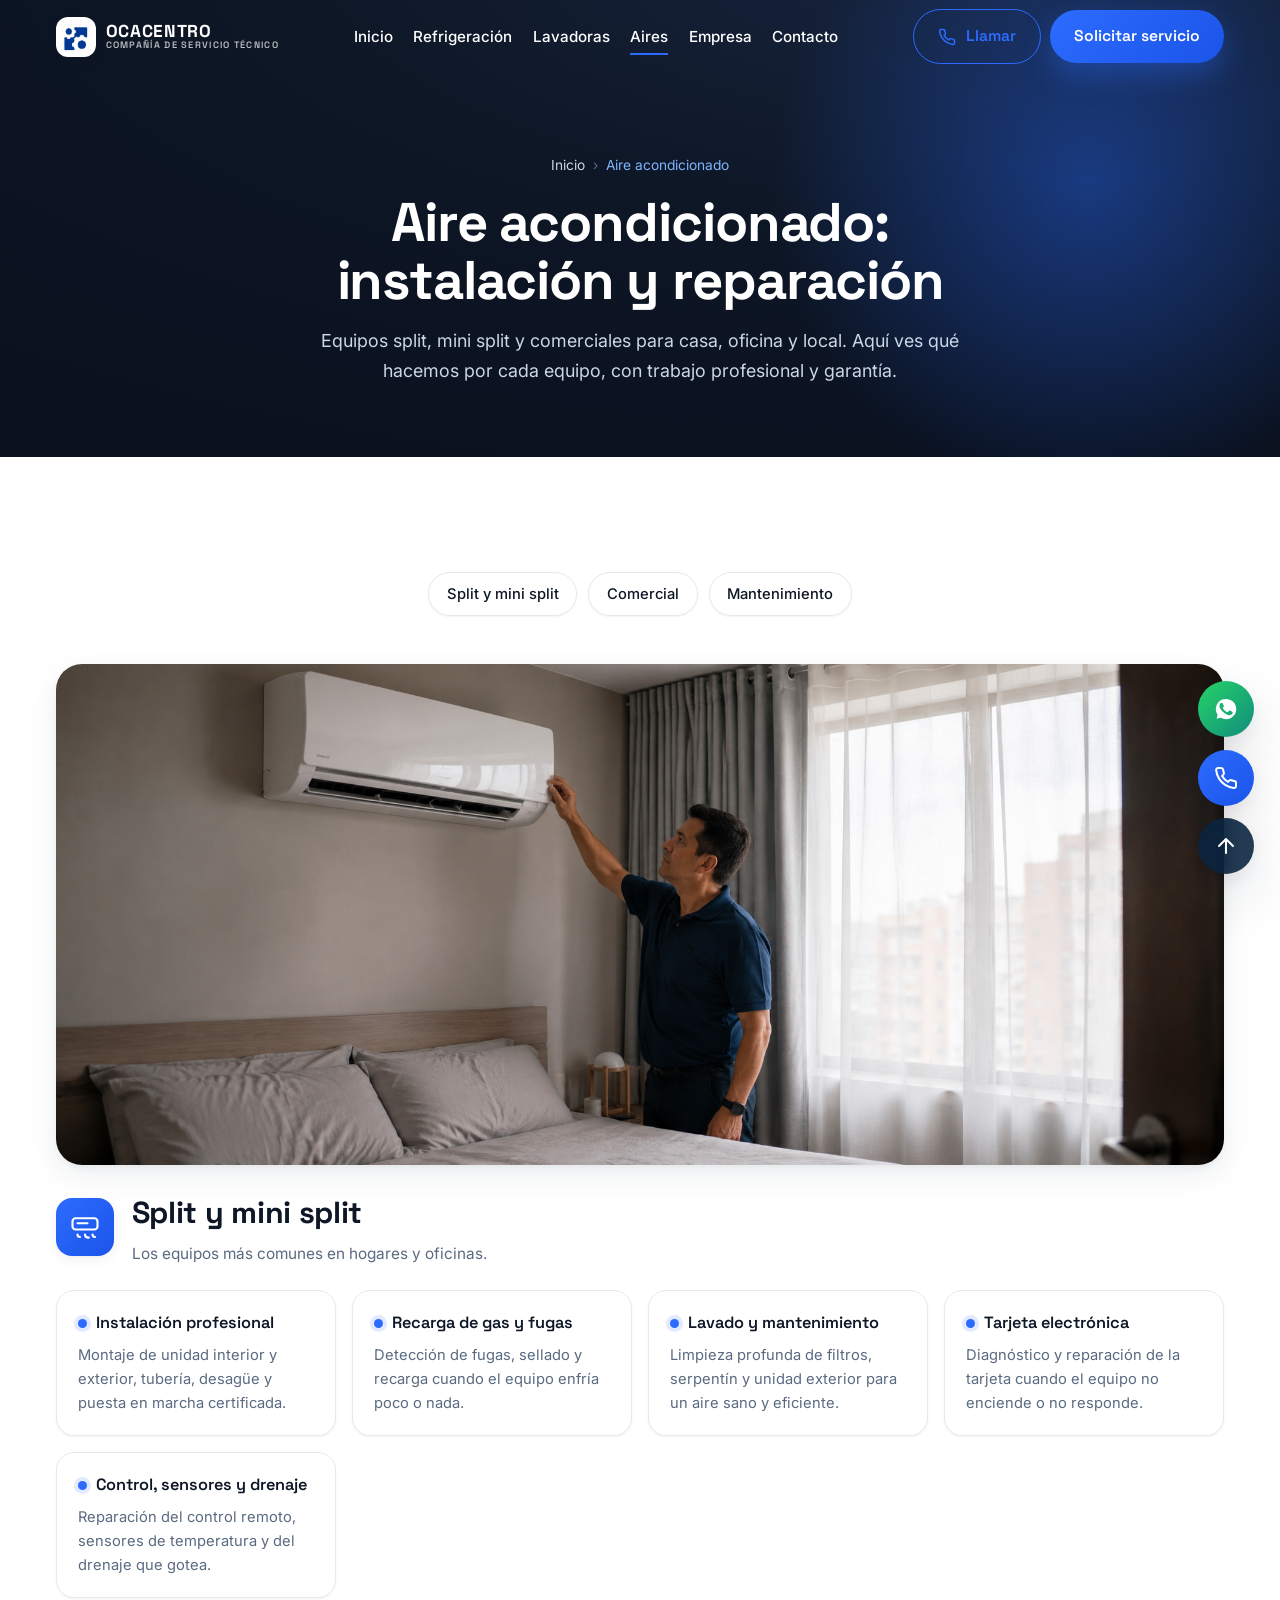
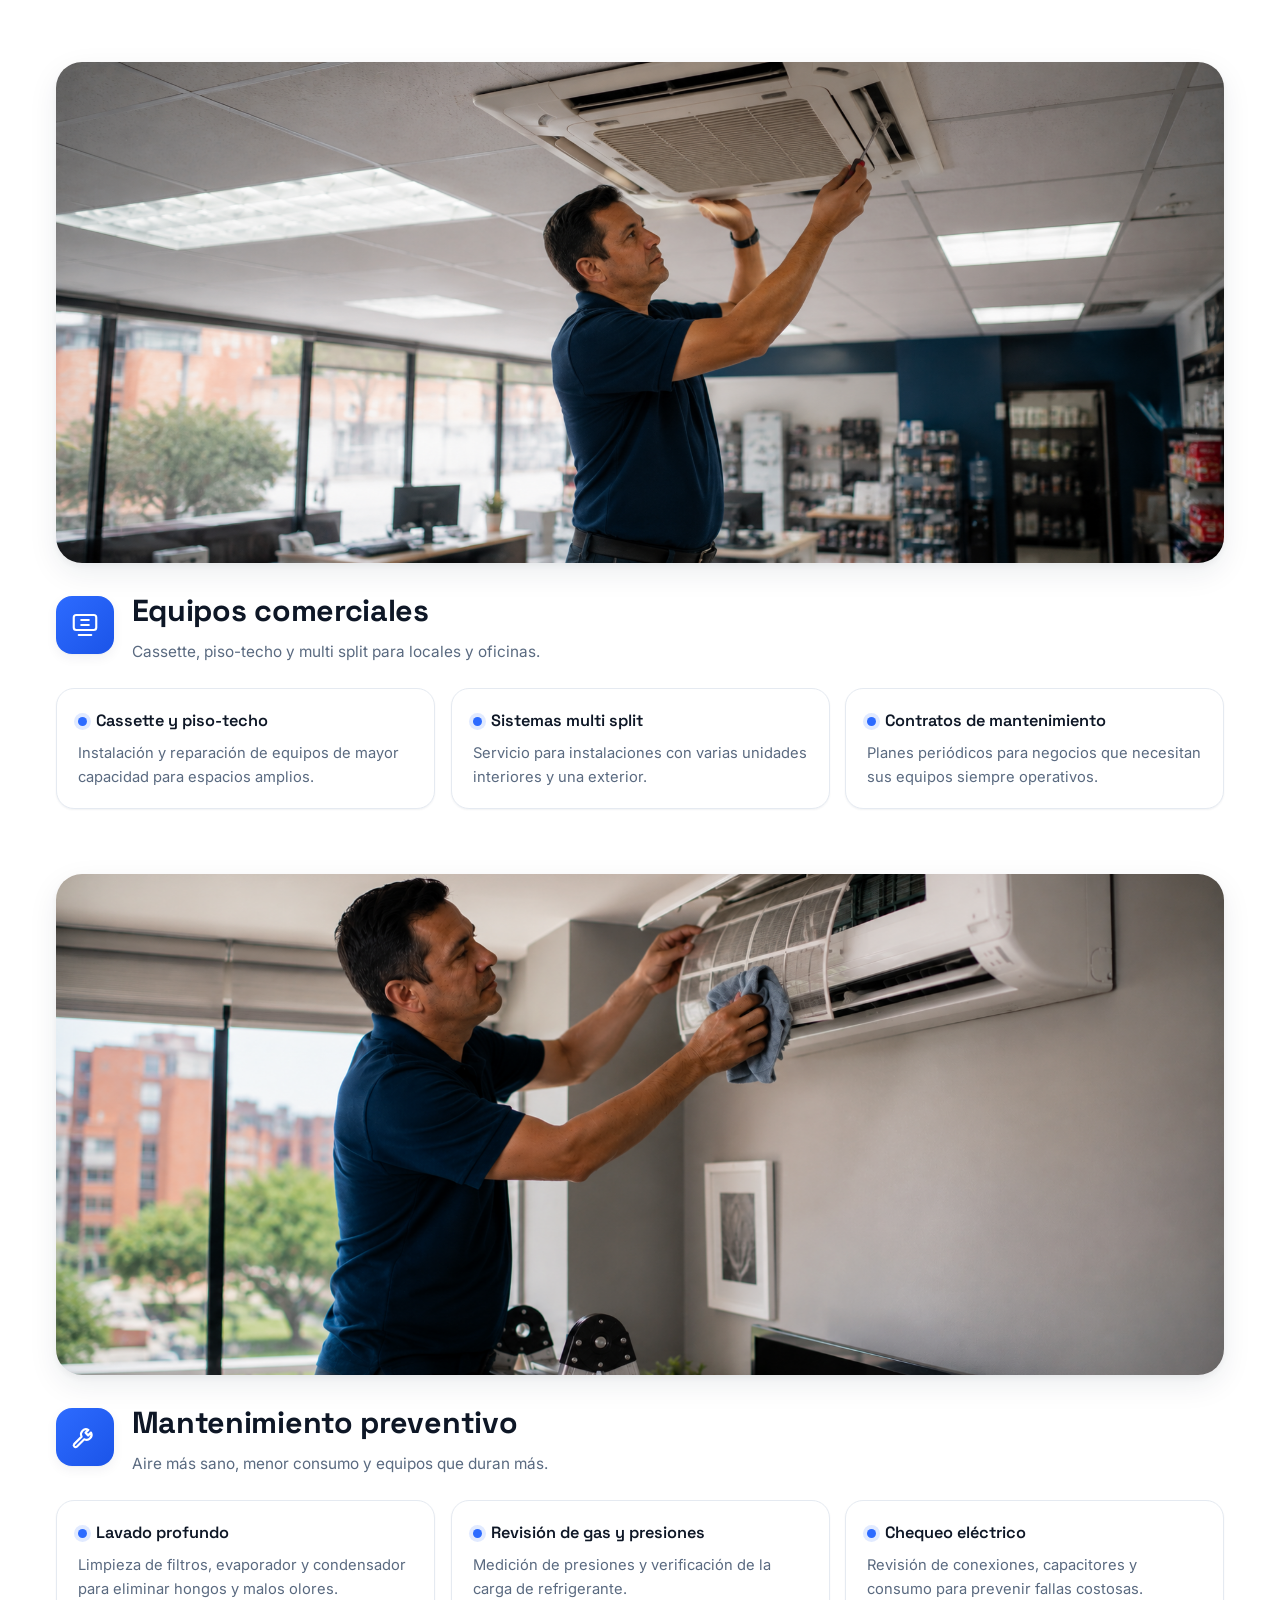
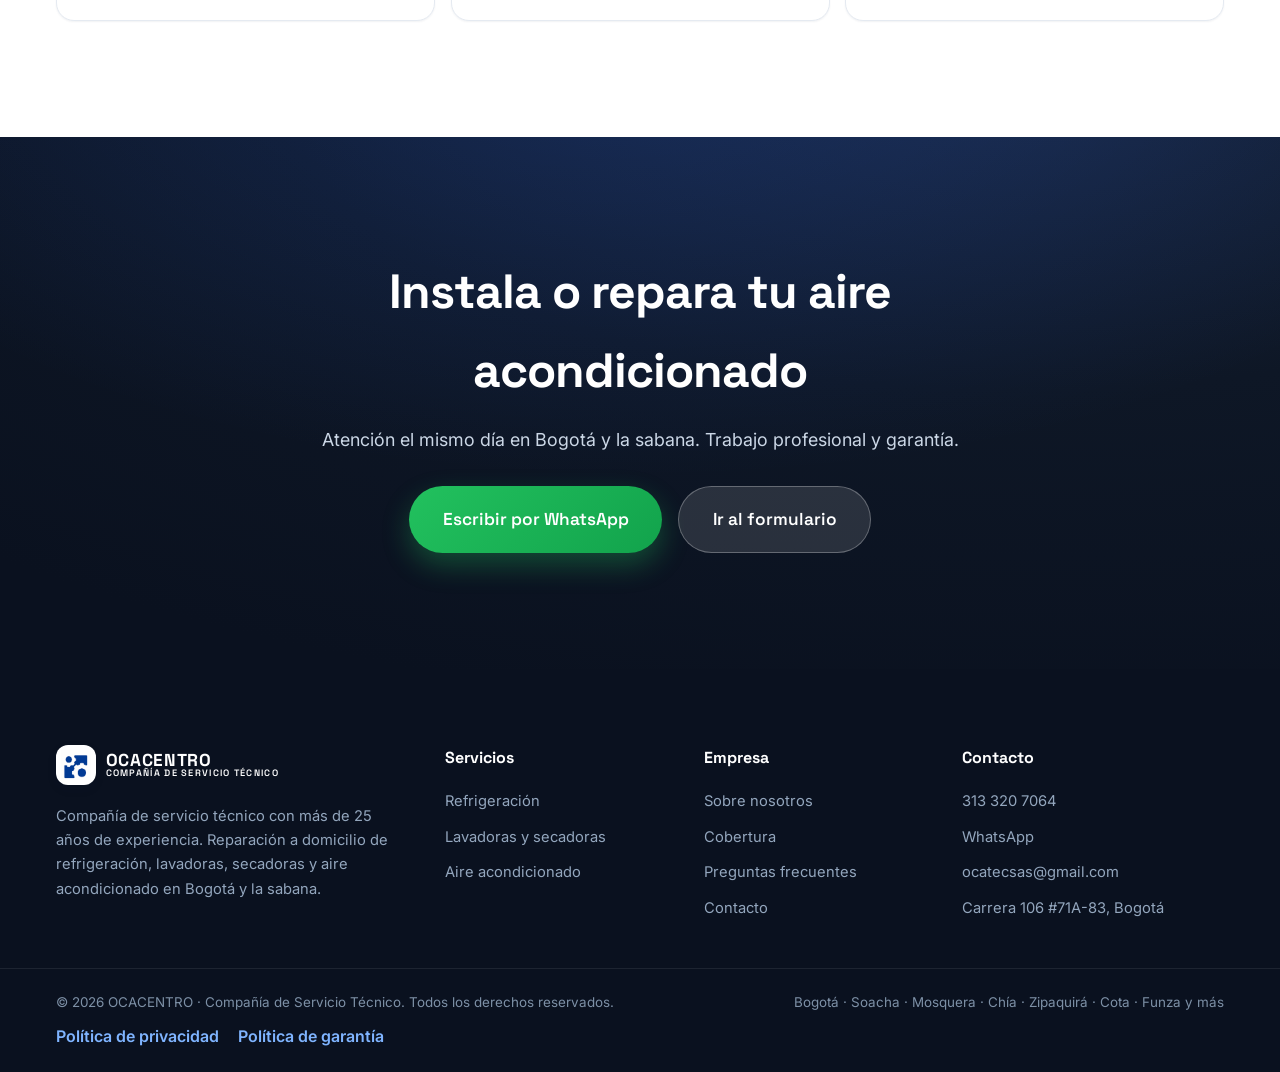
==== commit f420a3cf: "Agrega fotos reales de aire acondicionado y congelador; suaviza el hero y mejora el ícono de WhatsAp" ====
--- a/aires-acondicionados/index.html
+++ b/aires-acondicionados/index.html
@@ -39,7 +39,6 @@
     .container{width:100%;max-width:1240px;margin-inline:auto;padding-inline:clamp(1.1rem,4vw,2.25rem)}
     .nav{position:fixed;inset:0 0 auto 0;height:var(--nav-h);z-index:1000;display:flex;align-items:center;transition:background .35s ease,box-shadow .35s ease}
     .nav__inner{display:flex;align-items:center;justify-content:space-between;width:100%;max-width:1240px;margin-inline:auto;padding-inline:clamp(1.1rem,4vw,2.25rem)}
-    .nav.is-scrolled{background:rgba(255,255,255,.78);backdrop-filter:saturate(180%) blur(16px);-webkit-backdrop-filter:saturate(180%) blur(16px);box-shadow:0 1px 0 var(--c-line)}
     .page-hero{position:relative;padding-top:calc(var(--nav-h) + clamp(2.5rem,7vw,5rem));padding-bottom:clamp(2.5rem,6vw,4.5rem);background:radial-gradient(120% 120% at 80% -10%,#17253F 0%,#0E1726 48%,#0A111F 100%);color:#fff;text-align:center;overflow:hidden}
   </style>
   <link rel="preload" as="style" href="../css/styles.css" onload="this.onload=null;this.rel='stylesheet'" />
@@ -64,6 +63,7 @@
 
   <header>
     <nav class="nav" id="navbar" aria-label="Navegación principal">
+      <div class="nav__scrim" id="navScrim" aria-hidden="true"></div>
       <div class="nav__inner">
         <a class="brand" href="../" aria-label="OCACENTRO — inicio">
           <span class="brand__mark" aria-hidden="true"><img src="../assets/images/logo-icon.png" alt="" width="24" height="24" /></span>
@@ -108,7 +108,7 @@
 
         <!-- SPLIT -->
         <div class="svc-block" id="split">
-          <div class="svc-block__media reveal" data-reveal><img src="../assets/images/equipos/aire-split.svg" alt="Split y mini split — foto de ejemplo" width="960" height="412" loading="lazy" decoding="async" /></div>
+          <div class="svc-block__media reveal" data-reveal><img src="../assets/images/equipos/aire-split.png" alt="Split y mini split — foto de ejemplo" width="1915" height="821" loading="lazy" decoding="async" /></div>
           <div class="svc-block__head reveal" data-reveal>
             <span class="svc-block__icon" aria-hidden="true"><svg viewBox="0 0 24 24" fill="none" stroke="currentColor" stroke-width="1.7" stroke-linecap="round" stroke-linejoin="round"><rect x="2" y="5" width="20" height="9" rx="2.5"/><path d="M6 18c0 1.5 1 2 2 2M12 18c0 2 1.5 2.5 3 2.5M18 18c0 1.5 1 2 2 2M6 9h8"/></svg></span>
             <div class="svc-block__titles"><h2>Split y mini split</h2><p>Los equipos más comunes en hogares y oficinas.</p></div>
@@ -124,7 +124,7 @@
 
         <!-- COMERCIAL -->
         <div class="svc-block" id="comercial">
-          <div class="svc-block__media reveal" data-reveal><img src="../assets/images/equipos/aire-comercial.svg" alt="Equipos comerciales — foto de ejemplo" width="960" height="412" loading="lazy" decoding="async" /></div>
+          <div class="svc-block__media reveal" data-reveal><img src="../assets/images/equipos/aire-comercial.png" alt="Equipos comerciales — foto de ejemplo" width="1915" height="821" loading="lazy" decoding="async" /></div>
           <div class="svc-block__head reveal" data-reveal>
             <span class="svc-block__icon" aria-hidden="true"><svg viewBox="0 0 24 24" fill="none" stroke="currentColor" stroke-width="1.7" stroke-linecap="round" stroke-linejoin="round"><rect x="3" y="4" width="18" height="12" rx="2"/><path d="M7 20h10M9 8h6M9 12h6"/></svg></span>
             <div class="svc-block__titles"><h2>Equipos comerciales</h2><p>Cassette, piso-techo y multi split para locales y oficinas.</p></div>
@@ -138,7 +138,7 @@
 
         <!-- MANTENIMIENTO -->
         <div class="svc-block" id="mantenimiento">
-          <div class="svc-block__media reveal" data-reveal><img src="../assets/images/equipos/aire-mantenimiento.svg" alt="Mantenimiento — foto de ejemplo" width="960" height="412" loading="lazy" decoding="async" /></div>
+          <div class="svc-block__media reveal" data-reveal><img src="../assets/images/equipos/aire-mantenimiento.png" alt="Mantenimiento — foto de ejemplo" width="1738" height="905" loading="lazy" decoding="async" /></div>
           <div class="svc-block__head reveal" data-reveal>
             <span class="svc-block__icon" aria-hidden="true"><svg viewBox="0 0 24 24" fill="none" stroke="currentColor" stroke-width="1.7" stroke-linecap="round" stroke-linejoin="round"><path d="M14.7 6.3a4 4 0 0 0-5.4 5.4l-6 6a1.5 1.5 0 0 0 2.1 2.1l6-6a4 4 0 0 0 5.4-5.4l-2.3 2.3-2.1-2.1z"/></svg></span>
             <div class="svc-block__titles"><h2>Mantenimiento preventivo</h2><p>Aire más sano, menor consumo y equipos que duran más.</p></div>
--- a/css/styles.css
+++ b/css/styles.css
@@ -169,6 +169,8 @@
 }
 .btn:hover { transform: translateY(-2px); box-shadow: var(--shadow); }
 .btn:active { transform: translateY(0); }
+.btn svg { flex: none; }
+.btn--xl svg, .btn--lg svg { width: 24px; height: 24px; }
 
 /* CTA principal — azul (paleta monocromática) */
 .btn--primary { --btn-bg: var(--grad-blue); box-shadow: var(--shadow-blue); }
@@ -208,15 +210,23 @@
 .btn.is-loading .btn__spinner { display: inline-block; }
 
 /* ============================= 6. NAVBAR ================================== */
-.nav { position: fixed; inset: 0 0 auto 0; height: var(--nav-h); z-index: 1000; display: flex; align-items: center;
-  transition: background .35s var(--ease), box-shadow .35s var(--ease); }
+.nav { position: fixed; inset: 0 0 auto 0; height: var(--nav-h); z-index: 1000; display: flex; align-items: center; }
 .nav__inner { display: flex; align-items: center; justify-content: space-between; width: 100%;
   max-width: var(--maxw); margin-inline: auto; padding-inline: clamp(1.1rem, 4vw, 2.25rem); gap: 1rem; }
-.nav.is-scrolled {
+.nav__scrim { display: none; }
+/* El "vidrio" del navbar vive en un pseudo-elemento, no en .nav directamente:
+   backdrop-filter/filter en .nav crearía un containing block nuevo y rompería
+   el position:fixed del panel móvil (.nav__links) y del scrim, que son hijos.
+   z-index negativo evita que .nav__inner necesite volverse un contexto de
+   apilamiento propio (eso atraparía al panel móvil detrás del scrim). */
+.nav::before {
+  content: ""; position: absolute; inset: 0; z-index: -1;
+  opacity: 0; transition: opacity .35s var(--ease);
   background: rgba(255,255,255,.72);
   backdrop-filter: saturate(180%) blur(16px); -webkit-backdrop-filter: saturate(180%) blur(16px);
   box-shadow: 0 1px 0 var(--c-line), var(--shadow-xs);
 }
+.nav.is-scrolled::before { opacity: 1; }
 
 .brand { display: inline-flex; align-items: center; gap: .6rem; font-family: var(--font-head); }
 .brand__mark {
@@ -280,7 +290,7 @@
 .hero__dot.is-active { width: 26px; border-radius: 6px; background: #fff; }
 @media (prefers-reduced-motion: reduce){ .hero__slide { transition: none; } }
 .hero__scrim { position: absolute; inset: 0; z-index: 1;
-  background: linear-gradient(90deg, rgba(7,26,48,.94) 0%, rgba(7,26,48,.6) 55%, rgba(7,26,48,.2) 100%); }
+  background: linear-gradient(90deg, rgba(7,26,48,.62) 0%, rgba(7,26,48,.4) 55%, rgba(7,26,48,.08) 100%); }
 /* Halo decorativo */
 .hero::after {
   content: ""; position: absolute; z-index: 1; width: 60vw; height: 60vw; max-width: 720px; max-height: 720px;
@@ -369,7 +379,7 @@
 .split { display: grid; grid-template-columns: 1.05fr 1fr; gap: clamp(2rem, 5vw, 4.5rem); align-items: center; }
 .split--reverse .split__media { order: 2; }
 .split__media { position: relative; }
-.split__img { width: 100%; border-radius: var(--radius-lg); box-shadow: var(--shadow-lg); aspect-ratio: 9/10; object-fit: cover; }
+.split__img { width: 100%; border-radius: var(--radius-lg); box-shadow: var(--shadow-lg); aspect-ratio: 9/10; object-fit: cover; object-position: top center; }
 
 .floating-card {
   position: absolute; background: rgba(255,255,255,.82); backdrop-filter: blur(14px); -webkit-backdrop-filter: blur(14px);
@@ -531,6 +541,10 @@
 .footer__legal a { color: #7fb4ff; font-size: 1rem; font-weight: 600; transition: color .25s var(--ease); }
 .footer__legal a:hover { color: #fff; }
 
+/* Bloque de contacto (tarjeta + formulario + mapa) que solo se muestra en la
+   versión de celular del inicio — en escritorio se usa la página /contacto/. */
+.mobile-only-contact { display: none; }
+
 /* ======================= 19b. PÁGINAS LEGALES / 404 ===================== */
 .legal-content { max-width: 760px; margin-inline: auto; }
 .legal-content h2 { font-family: var(--font-head); font-size: clamp(1.3rem, 2.4vw, 1.6rem); color: var(--c-navy); margin: 2.2rem 0 .8rem; }
--- a/css/responsive.css
+++ b/css/responsive.css
@@ -16,26 +16,36 @@
 /* ===================== ≤ 900px — Navbar colapsa a menú móvil ============= */
 @media (max-width: 900px) {
   .nav__cta { display: none; }
-  .nav__toggle { display: flex; }
+  .nav__toggle { display: flex; position: relative; z-index: 1001; }
 
-  /* Menú móvil: panel deslizante desde la derecha */
+  /* Fondo oscuro detrás del panel para separarlo del contenido de la página */
+  .nav__scrim {
+    display: block; position: fixed; inset: 0; background: rgba(10,17,31,.55);
+    opacity: 0; visibility: hidden; transition: opacity .35s var(--ease), visibility .35s;
+    z-index: 998;
+  }
+  .nav__scrim.is-open { opacity: 1; visibility: visible; }
+
+  /* Menú móvil: panel deslizante desde la derecha, sólido para que no se transparente el fondo */
   .nav__links {
-    position: fixed; inset: 0 0 0 auto; width: min(82vw, 340px);
+    position: fixed; inset: 0 0 0 auto; width: min(80vw, 320px);
     flex-direction: column; align-items: flex-start; justify-content: flex-start;
-    gap: .4rem; padding: calc(var(--nav-h) + 1.4rem) 1.8rem 2rem;
-    background: rgba(255,255,255,.9); backdrop-filter: saturate(180%) blur(20px); -webkit-backdrop-filter: saturate(180%) blur(20px);
-    box-shadow: -20px 0 60px rgba(10,37,64,.18);
-    transform: translateX(100%); transition: transform .4s var(--ease); z-index: 999;
+    gap: .3rem; padding: calc(var(--nav-h) + 1rem) 1.6rem 2rem; overflow-y: auto;
+    background: #fff; box-shadow: -20px 0 60px rgba(10,37,64,.25);
+    transform: translateX(100%); transition: transform .35s var(--ease); z-index: 999;
   }
   .nav__links.is-open { transform: translateX(0); }
-  .nav__links a { width: 100%; padding: .85rem .2rem; font-size: 1.05rem; color: var(--c-navy) !important; border-bottom: 1px solid var(--c-line); }
+  .nav__links a { width: 100%; padding: .95rem .2rem; font-size: 1.05rem; color: var(--c-navy) !important; border-bottom: 1px solid var(--c-line); }
   .nav__links a::after { display: none; }
 
-  /* Aunque el navbar sea transparente sobre el hero, el toggle debe verse cuando el menú está abierto */
+  /* El botón hamburguesa/X siempre debe verse oscuro cuando el menú está abierto,
+     sin importar si el nav está transparente sobre el hero */
+  .nav__toggle[aria-expanded="true"] span { background: var(--c-navy) !important; }
+
   body.menu-open { overflow: hidden; }
 
-  /* Botones CTA dentro del menú móvil (se muestran vía JS clonando acciones no es necesario:
-     el usuario usa los FAB flotantes; mantenemos el menú limpio). */
+  /* Bloque de contacto (tarjeta + formulario + mapa) visible solo en móvil, al final del inicio */
+  .mobile-only-contact { display: block; }
 }
 
 /* ===================== ≤ 768px — Tablet vertical ======================== */
@@ -44,7 +54,7 @@
 
   .split { grid-template-columns: 1fr; }
   .split--reverse .split__media { order: 0; }
-  .split__img { aspect-ratio: 16/10; }
+  .split__img { aspect-ratio: 4/5; }
 
   .floating-card--tl { left: 4%; top: 4%; }
   .floating-card--br { right: 4%; bottom: 4%; }
@@ -71,8 +81,6 @@
 
   .floating-actions { right: 1rem; bottom: 1rem; }
   .fab { width: 52px; height: 52px; }
-
-  .contact__aside { order: 2; }
 }
 
 /* ===================== ≤ 425px — Móvil estándar ======================== */
--- a/css/styles.css
+++ b/css/styles.css
@@ -169,6 +169,8 @@
 }
 .btn:hover { transform: translateY(-2px); box-shadow: var(--shadow); }
 .btn:active { transform: translateY(0); }
+.btn svg { flex: none; }
+.btn--xl svg, .btn--lg svg { width: 24px; height: 24px; }
 
 /* CTA principal — azul (paleta monocromática) */
 .btn--primary { --btn-bg: var(--grad-blue); box-shadow: var(--shadow-blue); }
@@ -208,15 +210,23 @@
 .btn.is-loading .btn__spinner { display: inline-block; }
 
 /* ============================= 6. NAVBAR ================================== */
-.nav { position: fixed; inset: 0 0 auto 0; height: var(--nav-h); z-index: 1000; display: flex; align-items: center;
-  transition: background .35s var(--ease), box-shadow .35s var(--ease); }
+.nav { position: fixed; inset: 0 0 auto 0; height: var(--nav-h); z-index: 1000; display: flex; align-items: center; }
 .nav__inner { display: flex; align-items: center; justify-content: space-between; width: 100%;
   max-width: var(--maxw); margin-inline: auto; padding-inline: clamp(1.1rem, 4vw, 2.25rem); gap: 1rem; }
-.nav.is-scrolled {
+.nav__scrim { display: none; }
+/* El "vidrio" del navbar vive en un pseudo-elemento, no en .nav directamente:
+   backdrop-filter/filter en .nav crearía un containing block nuevo y rompería
+   el position:fixed del panel móvil (.nav__links) y del scrim, que son hijos.
+   z-index negativo evita que .nav__inner necesite volverse un contexto de
+   apilamiento propio (eso atraparía al panel móvil detrás del scrim). */
+.nav::before {
+  content: ""; position: absolute; inset: 0; z-index: -1;
+  opacity: 0; transition: opacity .35s var(--ease);
   background: rgba(255,255,255,.72);
   backdrop-filter: saturate(180%) blur(16px); -webkit-backdrop-filter: saturate(180%) blur(16px);
   box-shadow: 0 1px 0 var(--c-line), var(--shadow-xs);
 }
+.nav.is-scrolled::before { opacity: 1; }
 
 .brand { display: inline-flex; align-items: center; gap: .6rem; font-family: var(--font-head); }
 .brand__mark {
@@ -280,7 +290,7 @@
 .hero__dot.is-active { width: 26px; border-radius: 6px; background: #fff; }
 @media (prefers-reduced-motion: reduce){ .hero__slide { transition: none; } }
 .hero__scrim { position: absolute; inset: 0; z-index: 1;
-  background: linear-gradient(90deg, rgba(7,26,48,.94) 0%, rgba(7,26,48,.6) 55%, rgba(7,26,48,.2) 100%); }
+  background: linear-gradient(90deg, rgba(7,26,48,.62) 0%, rgba(7,26,48,.4) 55%, rgba(7,26,48,.08) 100%); }
 /* Halo decorativo */
 .hero::after {
   content: ""; position: absolute; z-index: 1; width: 60vw; height: 60vw; max-width: 720px; max-height: 720px;
@@ -369,7 +379,7 @@
 .split { display: grid; grid-template-columns: 1.05fr 1fr; gap: clamp(2rem, 5vw, 4.5rem); align-items: center; }
 .split--reverse .split__media { order: 2; }
 .split__media { position: relative; }
-.split__img { width: 100%; border-radius: var(--radius-lg); box-shadow: var(--shadow-lg); aspect-ratio: 9/10; object-fit: cover; }
+.split__img { width: 100%; border-radius: var(--radius-lg); box-shadow: var(--shadow-lg); aspect-ratio: 9/10; object-fit: cover; object-position: top center; }
 
 .floating-card {
   position: absolute; background: rgba(255,255,255,.82); backdrop-filter: blur(14px); -webkit-backdrop-filter: blur(14px);
@@ -531,6 +541,10 @@
 .footer__legal a { color: #7fb4ff; font-size: 1rem; font-weight: 600; transition: color .25s var(--ease); }
 .footer__legal a:hover { color: #fff; }
 
+/* Bloque de contacto (tarjeta + formulario + mapa) que solo se muestra en la
+   versión de celular del inicio — en escritorio se usa la página /contacto/. */
+.mobile-only-contact { display: none; }
+
 /* ======================= 19b. PÁGINAS LEGALES / 404 ===================== */
 .legal-content { max-width: 760px; margin-inline: auto; }
 .legal-content h2 { font-family: var(--font-head); font-size: clamp(1.3rem, 2.4vw, 1.6rem); color: var(--c-navy); margin: 2.2rem 0 .8rem; }
--- a/css/responsive.css
+++ b/css/responsive.css
@@ -16,26 +16,36 @@
 /* ===================== ≤ 900px — Navbar colapsa a menú móvil ============= */
 @media (max-width: 900px) {
   .nav__cta { display: none; }
-  .nav__toggle { display: flex; }
+  .nav__toggle { display: flex; position: relative; z-index: 1001; }
 
-  /* Menú móvil: panel deslizante desde la derecha */
+  /* Fondo oscuro detrás del panel para separarlo del contenido de la página */
+  .nav__scrim {
+    display: block; position: fixed; inset: 0; background: rgba(10,17,31,.55);
+    opacity: 0; visibility: hidden; transition: opacity .35s var(--ease), visibility .35s;
+    z-index: 998;
+  }
+  .nav__scrim.is-open { opacity: 1; visibility: visible; }
+
+  /* Menú móvil: panel deslizante desde la derecha, sólido para que no se transparente el fondo */
   .nav__links {
-    position: fixed; inset: 0 0 0 auto; width: min(82vw, 340px);
+    position: fixed; inset: 0 0 0 auto; width: min(80vw, 320px);
     flex-direction: column; align-items: flex-start; justify-content: flex-start;
-    gap: .4rem; padding: calc(var(--nav-h) + 1.4rem) 1.8rem 2rem;
-    background: rgba(255,255,255,.9); backdrop-filter: saturate(180%) blur(20px); -webkit-backdrop-filter: saturate(180%) blur(20px);
-    box-shadow: -20px 0 60px rgba(10,37,64,.18);
-    transform: translateX(100%); transition: transform .4s var(--ease); z-index: 999;
+    gap: .3rem; padding: calc(var(--nav-h) + 1rem) 1.6rem 2rem; overflow-y: auto;
+    background: #fff; box-shadow: -20px 0 60px rgba(10,37,64,.25);
+    transform: translateX(100%); transition: transform .35s var(--ease); z-index: 999;
   }
   .nav__links.is-open { transform: translateX(0); }
-  .nav__links a { width: 100%; padding: .85rem .2rem; font-size: 1.05rem; color: var(--c-navy) !important; border-bottom: 1px solid var(--c-line); }
+  .nav__links a { width: 100%; padding: .95rem .2rem; font-size: 1.05rem; color: var(--c-navy) !important; border-bottom: 1px solid var(--c-line); }
   .nav__links a::after { display: none; }
 
-  /* Aunque el navbar sea transparente sobre el hero, el toggle debe verse cuando el menú está abierto */
+  /* El botón hamburguesa/X siempre debe verse oscuro cuando el menú está abierto,
+     sin importar si el nav está transparente sobre el hero */
+  .nav__toggle[aria-expanded="true"] span { background: var(--c-navy) !important; }
+
   body.menu-open { overflow: hidden; }
 
-  /* Botones CTA dentro del menú móvil (se muestran vía JS clonando acciones no es necesario:
-     el usuario usa los FAB flotantes; mantenemos el menú limpio). */
+  /* Bloque de contacto (tarjeta + formulario + mapa) visible solo en móvil, al final del inicio */
+  .mobile-only-contact { display: block; }
 }
 
 /* ===================== ≤ 768px — Tablet vertical ======================== */
@@ -44,7 +54,7 @@
 
   .split { grid-template-columns: 1fr; }
   .split--reverse .split__media { order: 0; }
-  .split__img { aspect-ratio: 16/10; }
+  .split__img { aspect-ratio: 4/5; }
 
   .floating-card--tl { left: 4%; top: 4%; }
   .floating-card--br { right: 4%; bottom: 4%; }
@@ -71,8 +81,6 @@
 
   .floating-actions { right: 1rem; bottom: 1rem; }
   .fab { width: 52px; height: 52px; }
-
-  .contact__aside { order: 2; }
 }
 
 /* ===================== ≤ 425px — Móvil estándar ======================== */
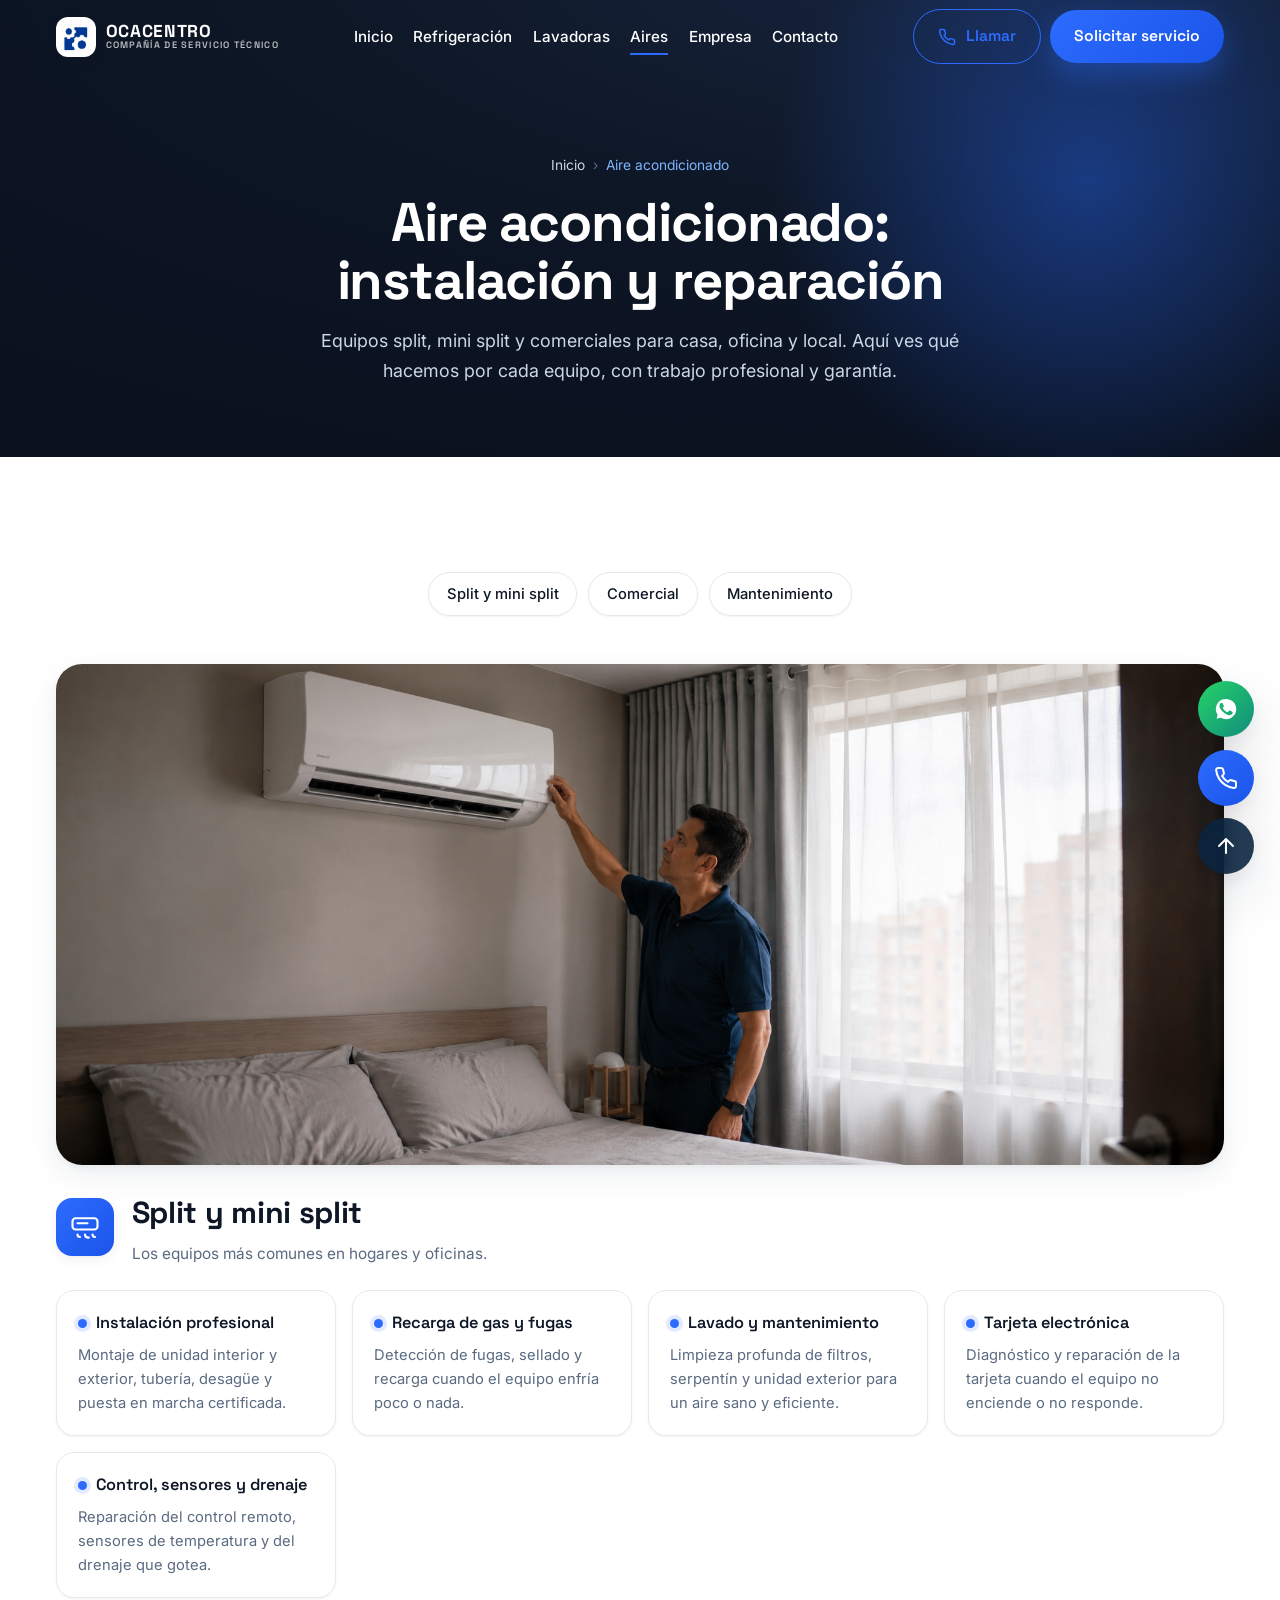
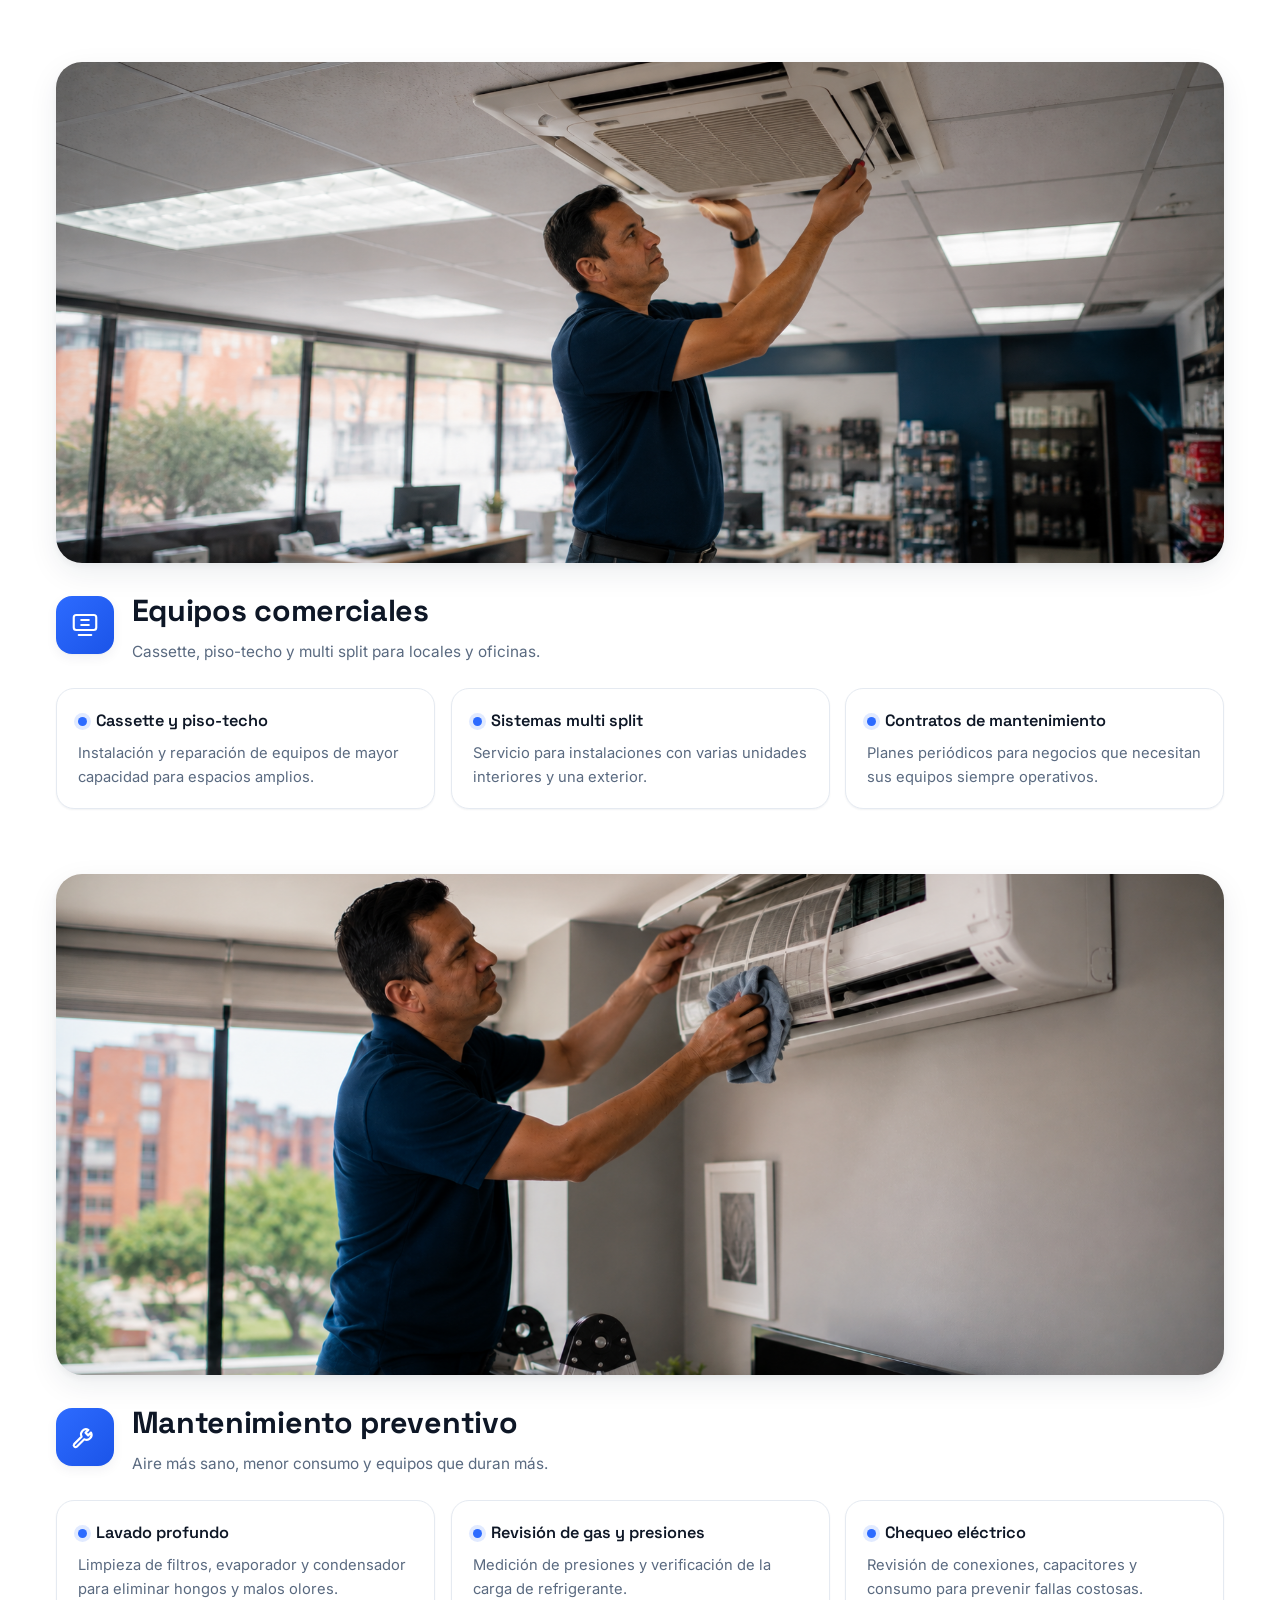
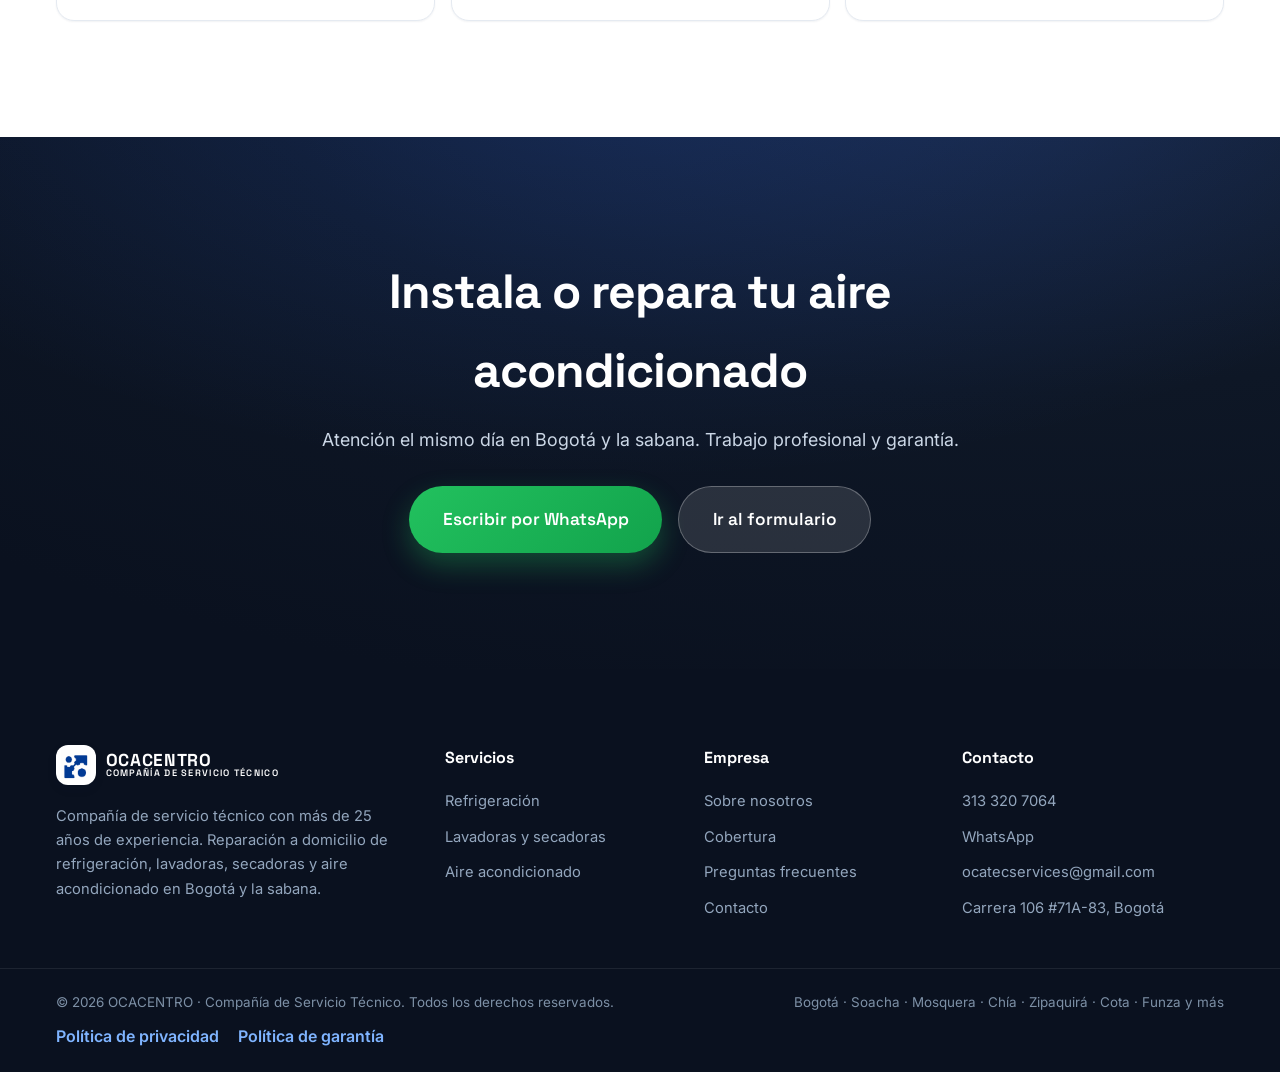
==== commit 8dc45258: "Update displayed contact email to ocatecservices@gmail.com Form submissions still go through Web3For" ====
--- a/aires-acondicionados/index.html
+++ b/aires-acondicionados/index.html
@@ -192,7 +192,7 @@
         <ul>
           <li><a href="tel:+573133207064">313 320 7064</a></li>
           <li><a href="https://wa.me/573133207064" target="_blank" rel="noopener">WhatsApp</a></li>
-          <li><a href="mailto:ocatecsas@gmail.com">ocatecsas@gmail.com</a></li>
+          <li><a href="mailto:ocatecservices@gmail.com">ocatecservices@gmail.com</a></li>
           <li>Carrera 106 #71A-83, Bogotá</li>
         </ul>
       </div>
--- a/css/styles.css
+++ b/css/styles.css
@@ -338,12 +338,18 @@
   background: linear-gradient(135deg, rgba(37,99,235,.5), rgba(16,185,129,.4));
   -webkit-mask: linear-gradient(#000 0 0) content-box, linear-gradient(#000 0 0);
   -webkit-mask-composite: xor; mask-composite: exclude; opacity: 0; transition: opacity .4s var(--ease);
-}
-.card:hover { transform: translateY(-8px); box-shadow: var(--shadow-lg); border-color: transparent; }
-.card:hover::before { opacity: 1; }
+  pointer-events: none;
+}
 .card__icon { width: 56px; height: 56px; border-radius: 16px; display: grid; place-items: center; color: var(--c-blue); background: var(--c-blue-050); margin-bottom: 1.3rem; transition: transform .4s var(--ease); }
 .card__icon svg { width: 28px; height: 28px; }
-.card:hover .card__icon { transform: scale(1.08) rotate(-4deg); }
+/* El hover con transform en un contenedor que tiene un <a> adentro (Ver detalle)
+   hace que en iOS/Android el primer toque solo "active" el hover y haga falta
+   un segundo toque para navegar. Se limita a dispositivos con mouse real. */
+@media (hover: hover) and (pointer: fine) {
+  .card:hover { transform: translateY(-8px); box-shadow: var(--shadow-lg); border-color: transparent; }
+  .card:hover::before { opacity: 1; }
+  .card:hover .card__icon { transform: scale(1.08) rotate(-4deg); }
+}
 .card__title { font-family: var(--font-head); font-weight: 600; font-size: var(--fs-h3); color: var(--c-navy); margin-bottom: .5rem; }
 .card__text { color: var(--c-muted); font-size: .96rem; }
 
@@ -372,7 +378,9 @@
 .card__link { display: inline-flex; align-items: center; gap: .45rem; font-family: var(--font-head);
   font-weight: 600; font-size: .95rem; color: var(--c-blue-600); margin-top: auto; }
 .card__link svg { transition: transform .3s var(--ease); }
-.card:hover .card__link svg { transform: translateX(4px); }
+@media (hover: hover) and (pointer: fine) {
+  .card:hover .card__link svg { transform: translateX(4px); }
+}
 .card--feature, .grid-cards--3 .card { display: flex; flex-direction: column; }
 
 /* ================= 10. SPLIT (Por qué / Cobertura) ====================== */
--- a/css/responsive.css
+++ b/css/responsive.css
@@ -46,6 +46,11 @@
 
   /* Bloque de contacto (tarjeta + formulario + mapa) visible solo en móvil, al final del inicio */
   .mobile-only-contact { display: block; }
+
+  /* En el inicio, solo en móvil: se quita Cobertura (el mapa queda duplicado con el
+     bloque de contacto de arriba) y la franja CTA de WhatsApp (ya está el formulario) */
+  body[data-page="inicio"] #cobertura,
+  body[data-page="inicio"] .cta-band { display: none; }
 }
 
 /* ===================== ≤ 768px — Tablet vertical ======================== */
--- a/css/styles.css
+++ b/css/styles.css
@@ -338,12 +338,18 @@
   background: linear-gradient(135deg, rgba(37,99,235,.5), rgba(16,185,129,.4));
   -webkit-mask: linear-gradient(#000 0 0) content-box, linear-gradient(#000 0 0);
   -webkit-mask-composite: xor; mask-composite: exclude; opacity: 0; transition: opacity .4s var(--ease);
-}
-.card:hover { transform: translateY(-8px); box-shadow: var(--shadow-lg); border-color: transparent; }
-.card:hover::before { opacity: 1; }
+  pointer-events: none;
+}
 .card__icon { width: 56px; height: 56px; border-radius: 16px; display: grid; place-items: center; color: var(--c-blue); background: var(--c-blue-050); margin-bottom: 1.3rem; transition: transform .4s var(--ease); }
 .card__icon svg { width: 28px; height: 28px; }
-.card:hover .card__icon { transform: scale(1.08) rotate(-4deg); }
+/* El hover con transform en un contenedor que tiene un <a> adentro (Ver detalle)
+   hace que en iOS/Android el primer toque solo "active" el hover y haga falta
+   un segundo toque para navegar. Se limita a dispositivos con mouse real. */
+@media (hover: hover) and (pointer: fine) {
+  .card:hover { transform: translateY(-8px); box-shadow: var(--shadow-lg); border-color: transparent; }
+  .card:hover::before { opacity: 1; }
+  .card:hover .card__icon { transform: scale(1.08) rotate(-4deg); }
+}
 .card__title { font-family: var(--font-head); font-weight: 600; font-size: var(--fs-h3); color: var(--c-navy); margin-bottom: .5rem; }
 .card__text { color: var(--c-muted); font-size: .96rem; }
 
@@ -372,7 +378,9 @@
 .card__link { display: inline-flex; align-items: center; gap: .45rem; font-family: var(--font-head);
   font-weight: 600; font-size: .95rem; color: var(--c-blue-600); margin-top: auto; }
 .card__link svg { transition: transform .3s var(--ease); }
-.card:hover .card__link svg { transform: translateX(4px); }
+@media (hover: hover) and (pointer: fine) {
+  .card:hover .card__link svg { transform: translateX(4px); }
+}
 .card--feature, .grid-cards--3 .card { display: flex; flex-direction: column; }
 
 /* ================= 10. SPLIT (Por qué / Cobertura) ====================== */
--- a/css/responsive.css
+++ b/css/responsive.css
@@ -46,6 +46,11 @@
 
   /* Bloque de contacto (tarjeta + formulario + mapa) visible solo en móvil, al final del inicio */
   .mobile-only-contact { display: block; }
+
+  /* En el inicio, solo en móvil: se quita Cobertura (el mapa queda duplicado con el
+     bloque de contacto de arriba) y la franja CTA de WhatsApp (ya está el formulario) */
+  body[data-page="inicio"] #cobertura,
+  body[data-page="inicio"] .cta-band { display: none; }
 }
 
 /* ===================== ≤ 768px — Tablet vertical ======================== */
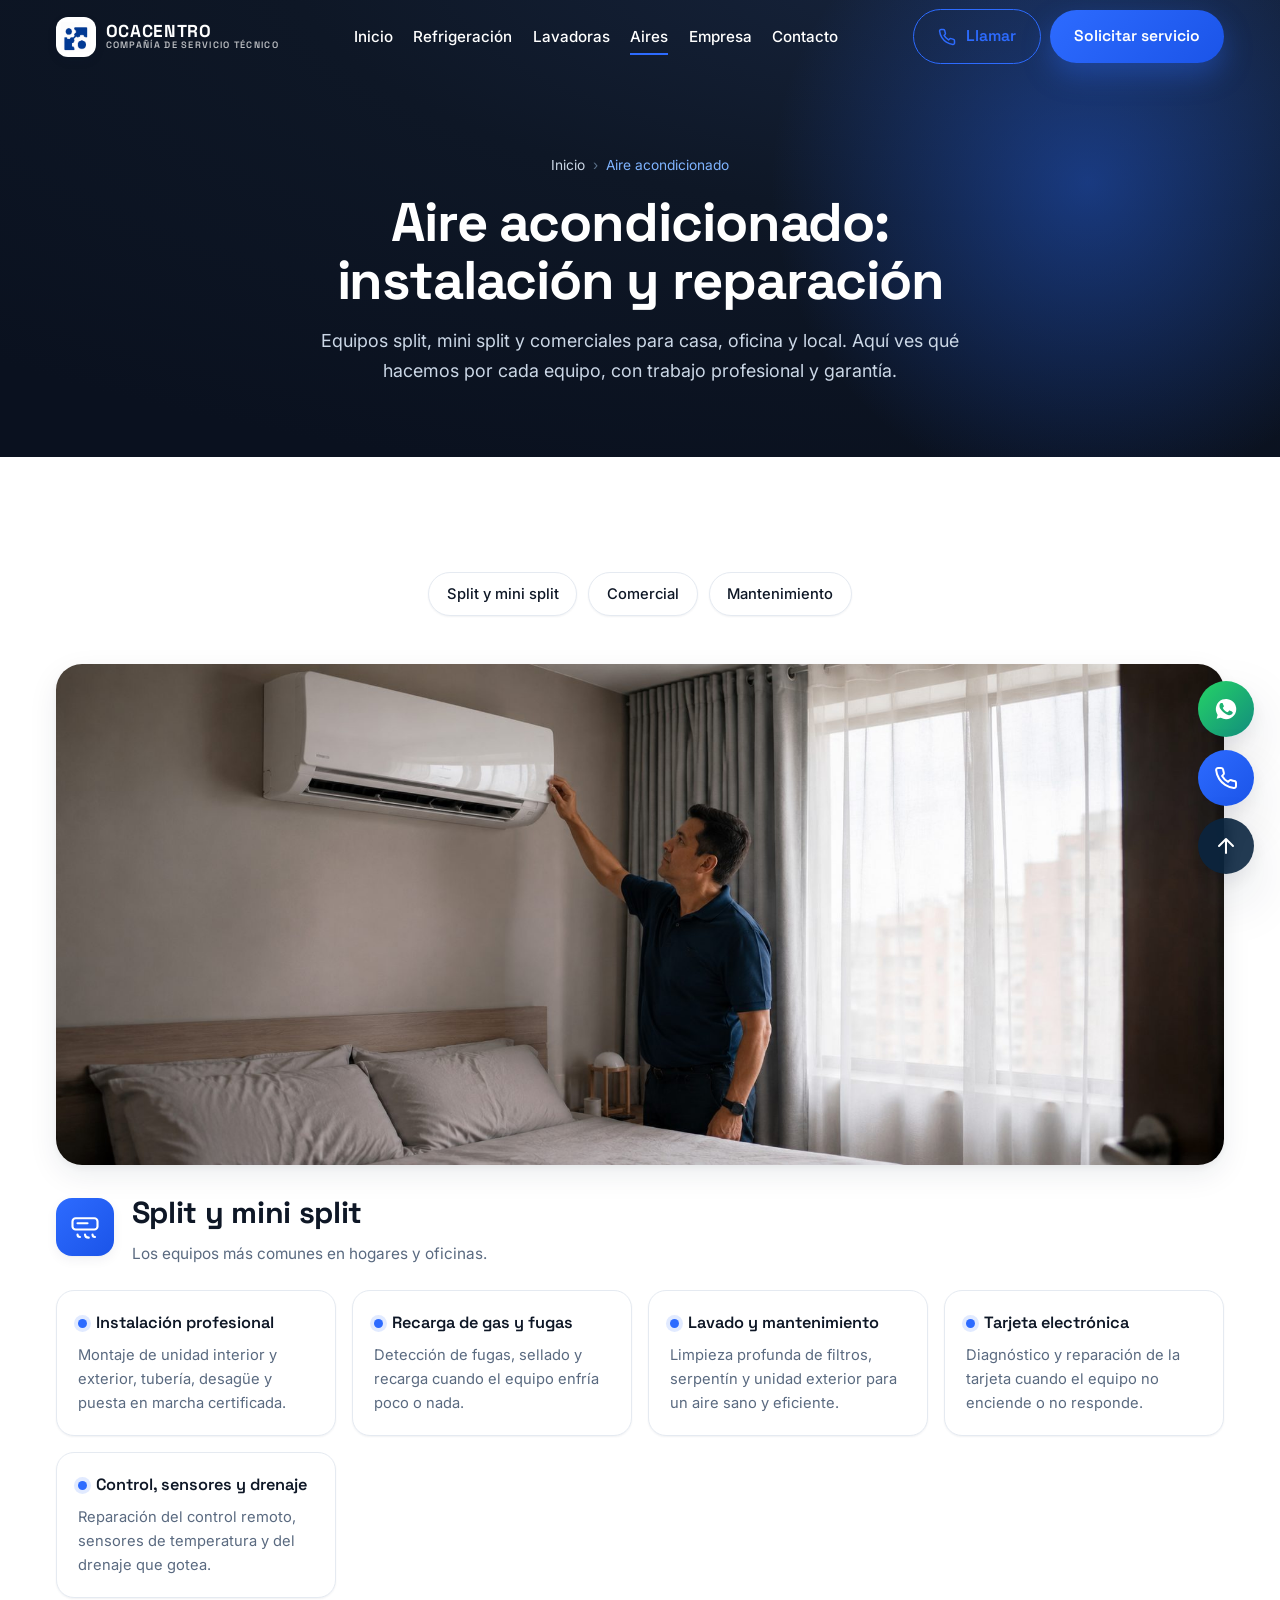
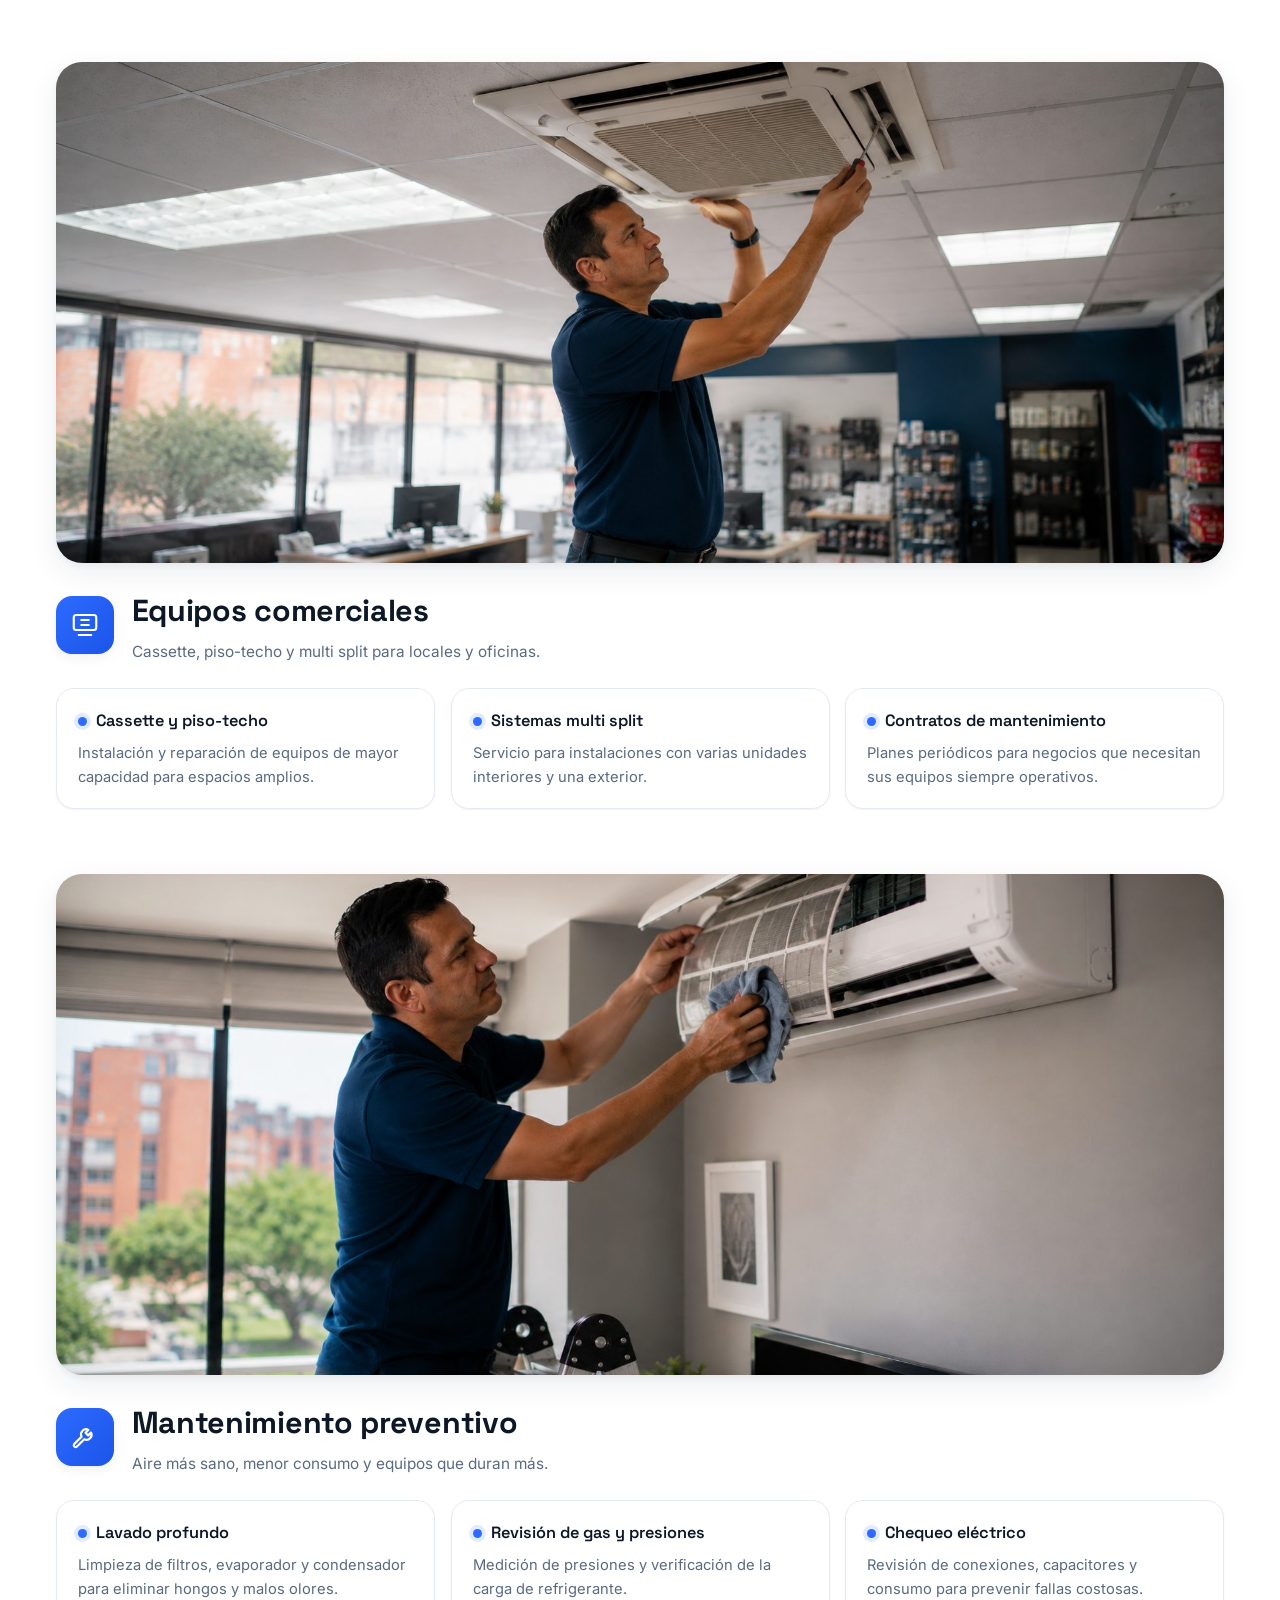
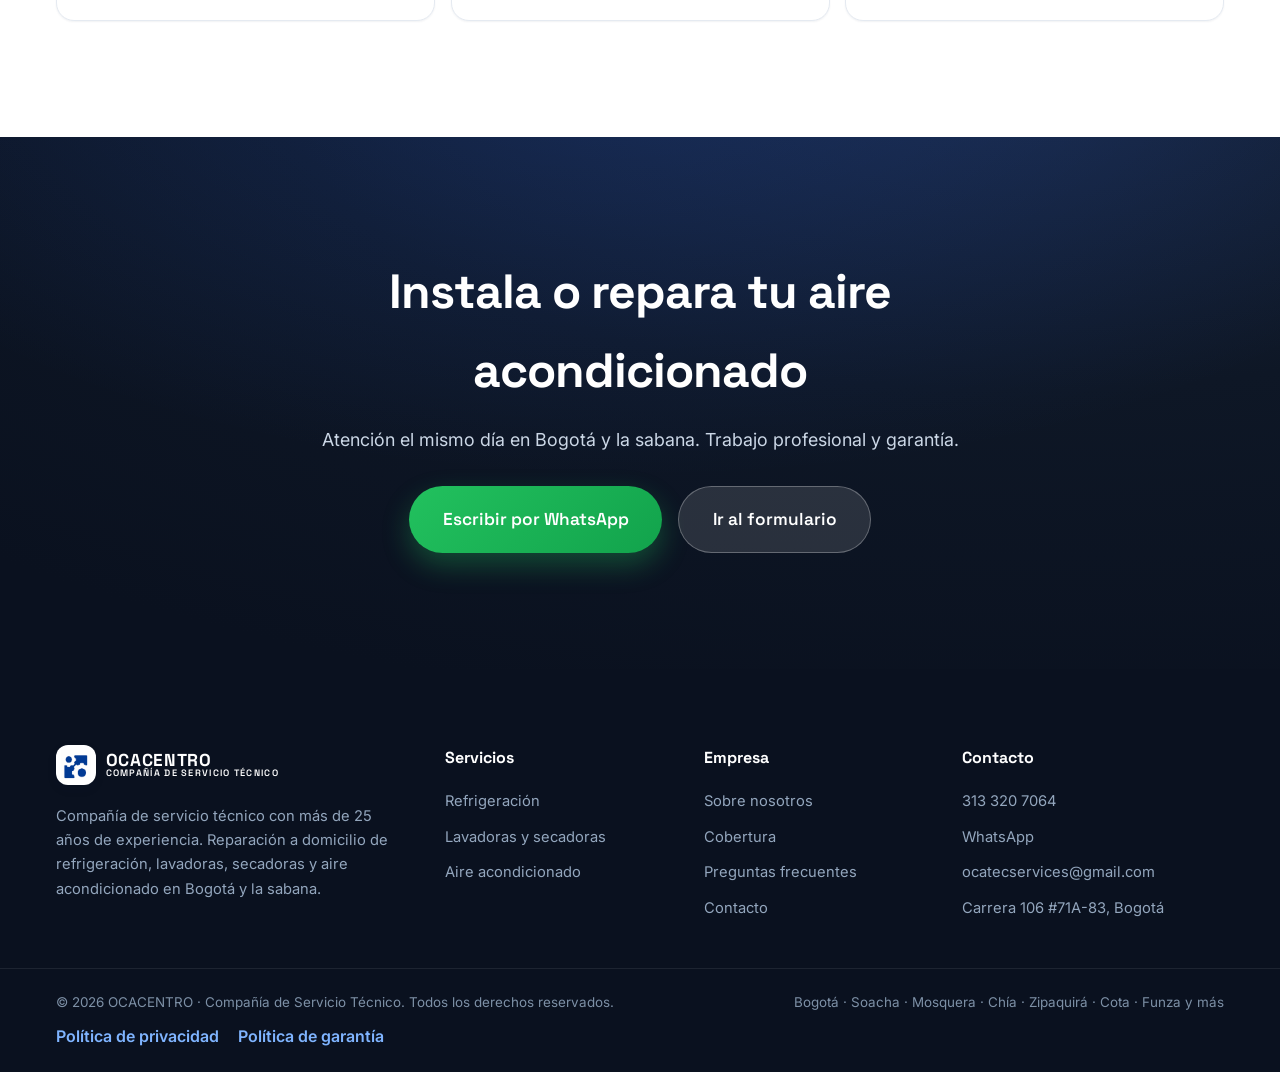
==== commit 3f9e4109: "Optimize images: convert heavy PNG photos to compressed JPEG - Recompress hero, tecnico, galeria, an" ====
--- a/aires-acondicionados/index.html
+++ b/aires-acondicionados/index.html
@@ -108,7 +108,7 @@
 
         <!-- SPLIT -->
         <div class="svc-block" id="split">
-          <div class="svc-block__media reveal" data-reveal><img src="../assets/images/equipos/aire-split.png" alt="Split y mini split — foto de ejemplo" width="1915" height="821" loading="lazy" decoding="async" /></div>
+          <div class="svc-block__media reveal" data-reveal><img src="../assets/images/equipos/aire-split.jpg" alt="Split y mini split — foto de ejemplo" width="1915" height="821" loading="lazy" decoding="async" /></div>
           <div class="svc-block__head reveal" data-reveal>
             <span class="svc-block__icon" aria-hidden="true"><svg viewBox="0 0 24 24" fill="none" stroke="currentColor" stroke-width="1.7" stroke-linecap="round" stroke-linejoin="round"><rect x="2" y="5" width="20" height="9" rx="2.5"/><path d="M6 18c0 1.5 1 2 2 2M12 18c0 2 1.5 2.5 3 2.5M18 18c0 1.5 1 2 2 2M6 9h8"/></svg></span>
             <div class="svc-block__titles"><h2>Split y mini split</h2><p>Los equipos más comunes en hogares y oficinas.</p></div>
@@ -124,7 +124,7 @@
 
         <!-- COMERCIAL -->
         <div class="svc-block" id="comercial">
-          <div class="svc-block__media reveal" data-reveal><img src="../assets/images/equipos/aire-comercial.png" alt="Equipos comerciales — foto de ejemplo" width="1915" height="821" loading="lazy" decoding="async" /></div>
+          <div class="svc-block__media reveal" data-reveal><img src="../assets/images/equipos/aire-comercial.jpg" alt="Equipos comerciales — foto de ejemplo" width="1915" height="821" loading="lazy" decoding="async" /></div>
           <div class="svc-block__head reveal" data-reveal>
             <span class="svc-block__icon" aria-hidden="true"><svg viewBox="0 0 24 24" fill="none" stroke="currentColor" stroke-width="1.7" stroke-linecap="round" stroke-linejoin="round"><rect x="3" y="4" width="18" height="12" rx="2"/><path d="M7 20h10M9 8h6M9 12h6"/></svg></span>
             <div class="svc-block__titles"><h2>Equipos comerciales</h2><p>Cassette, piso-techo y multi split para locales y oficinas.</p></div>
@@ -138,7 +138,7 @@
 
         <!-- MANTENIMIENTO -->
         <div class="svc-block" id="mantenimiento">
-          <div class="svc-block__media reveal" data-reveal><img src="../assets/images/equipos/aire-mantenimiento.png" alt="Mantenimiento — foto de ejemplo" width="1738" height="905" loading="lazy" decoding="async" /></div>
+          <div class="svc-block__media reveal" data-reveal><img src="../assets/images/equipos/aire-mantenimiento.jpg" alt="Mantenimiento — foto de ejemplo" width="1738" height="905" loading="lazy" decoding="async" /></div>
           <div class="svc-block__head reveal" data-reveal>
             <span class="svc-block__icon" aria-hidden="true"><svg viewBox="0 0 24 24" fill="none" stroke="currentColor" stroke-width="1.7" stroke-linecap="round" stroke-linejoin="round"><path d="M14.7 6.3a4 4 0 0 0-5.4 5.4l-6 6a1.5 1.5 0 0 0 2.1 2.1l6-6a4 4 0 0 0 5.4-5.4l-2.3 2.3-2.1-2.1z"/></svg></span>
             <div class="svc-block__titles"><h2>Mantenimiento preventivo</h2><p>Aire más sano, menor consumo y equipos que duran más.</p></div>
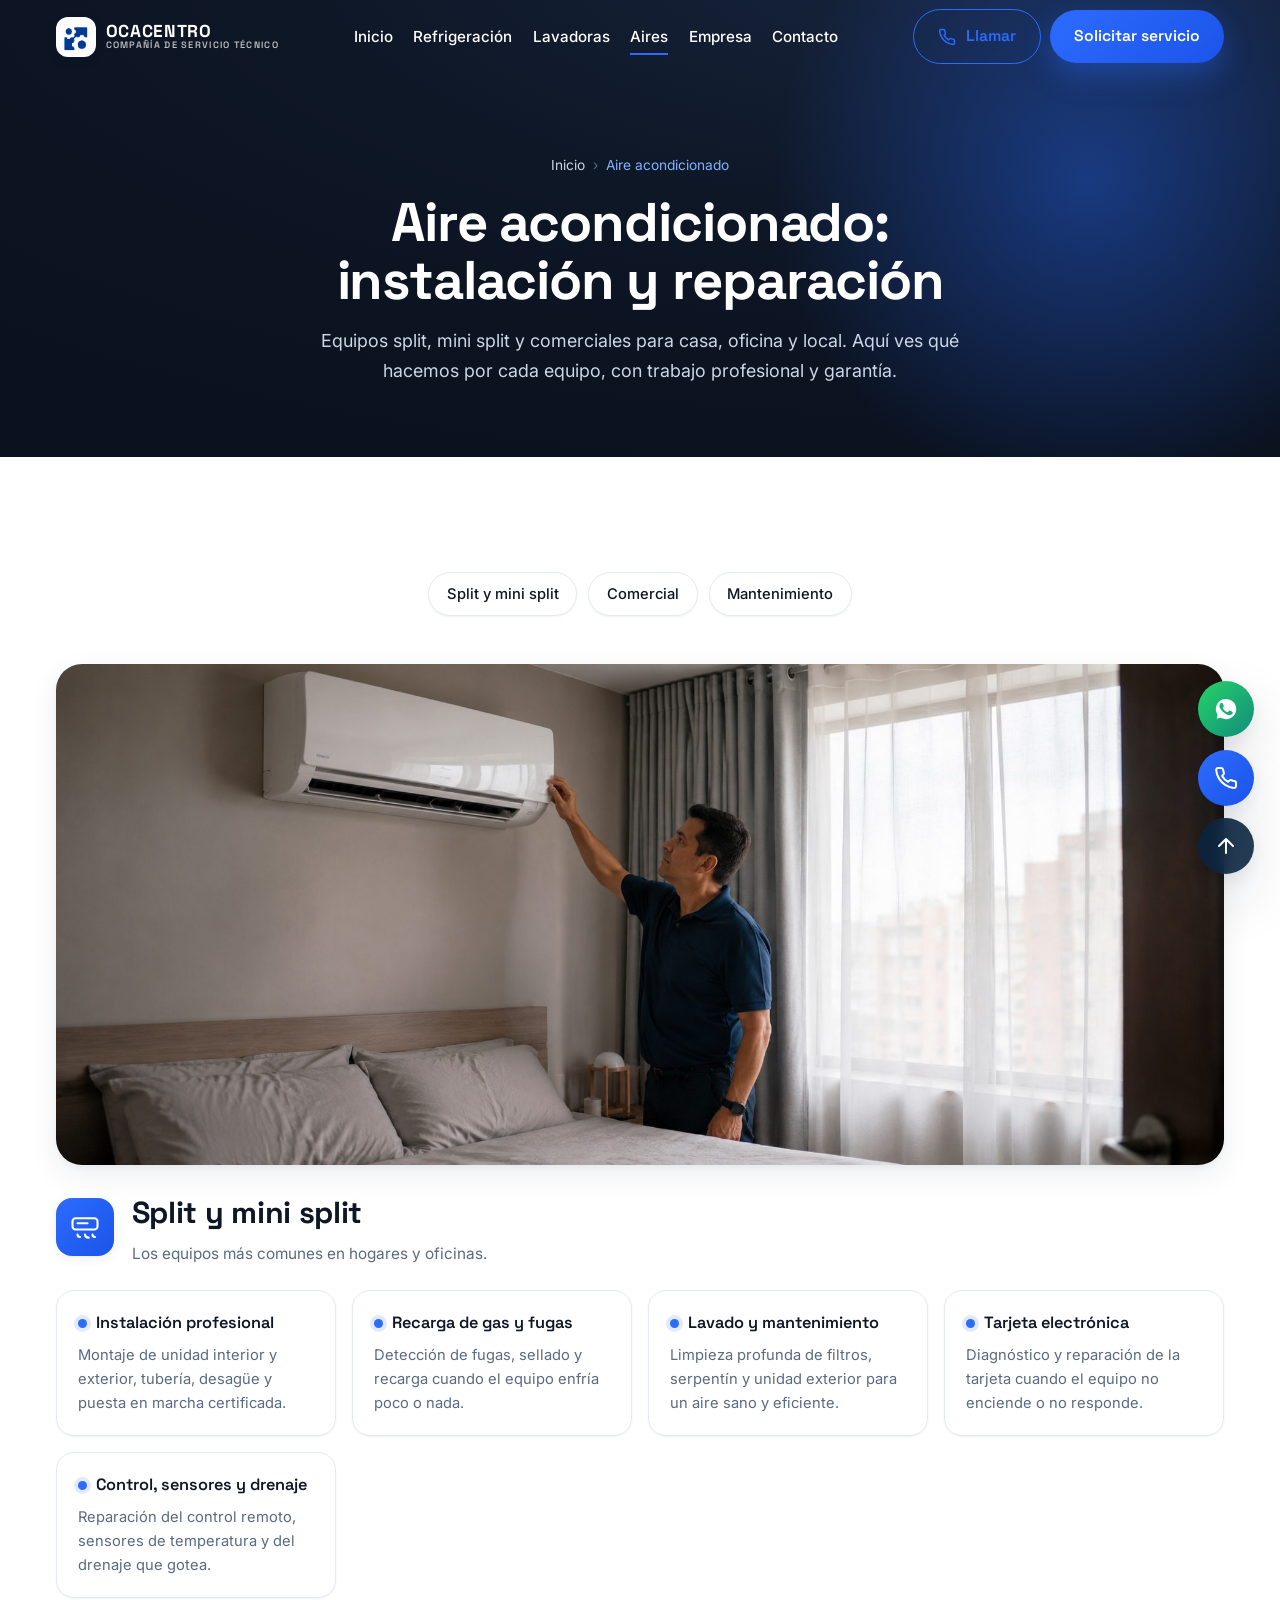
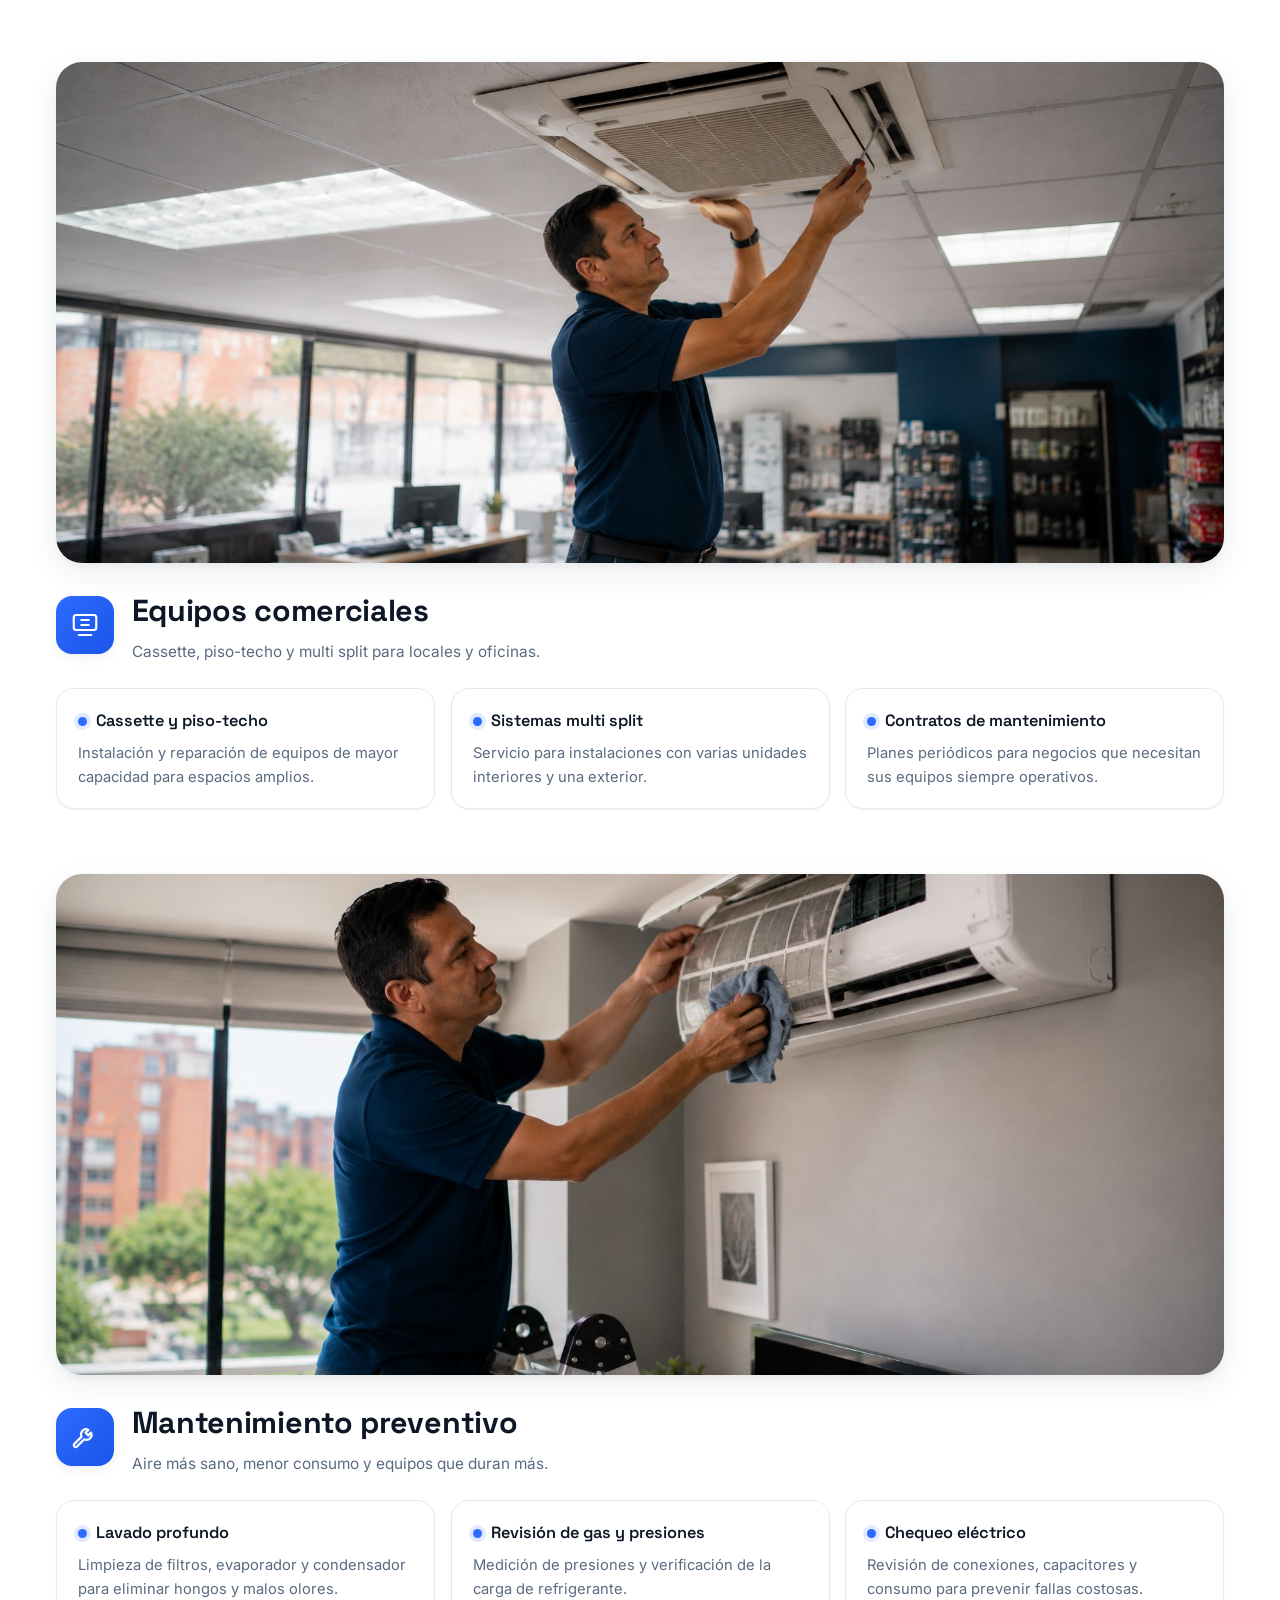
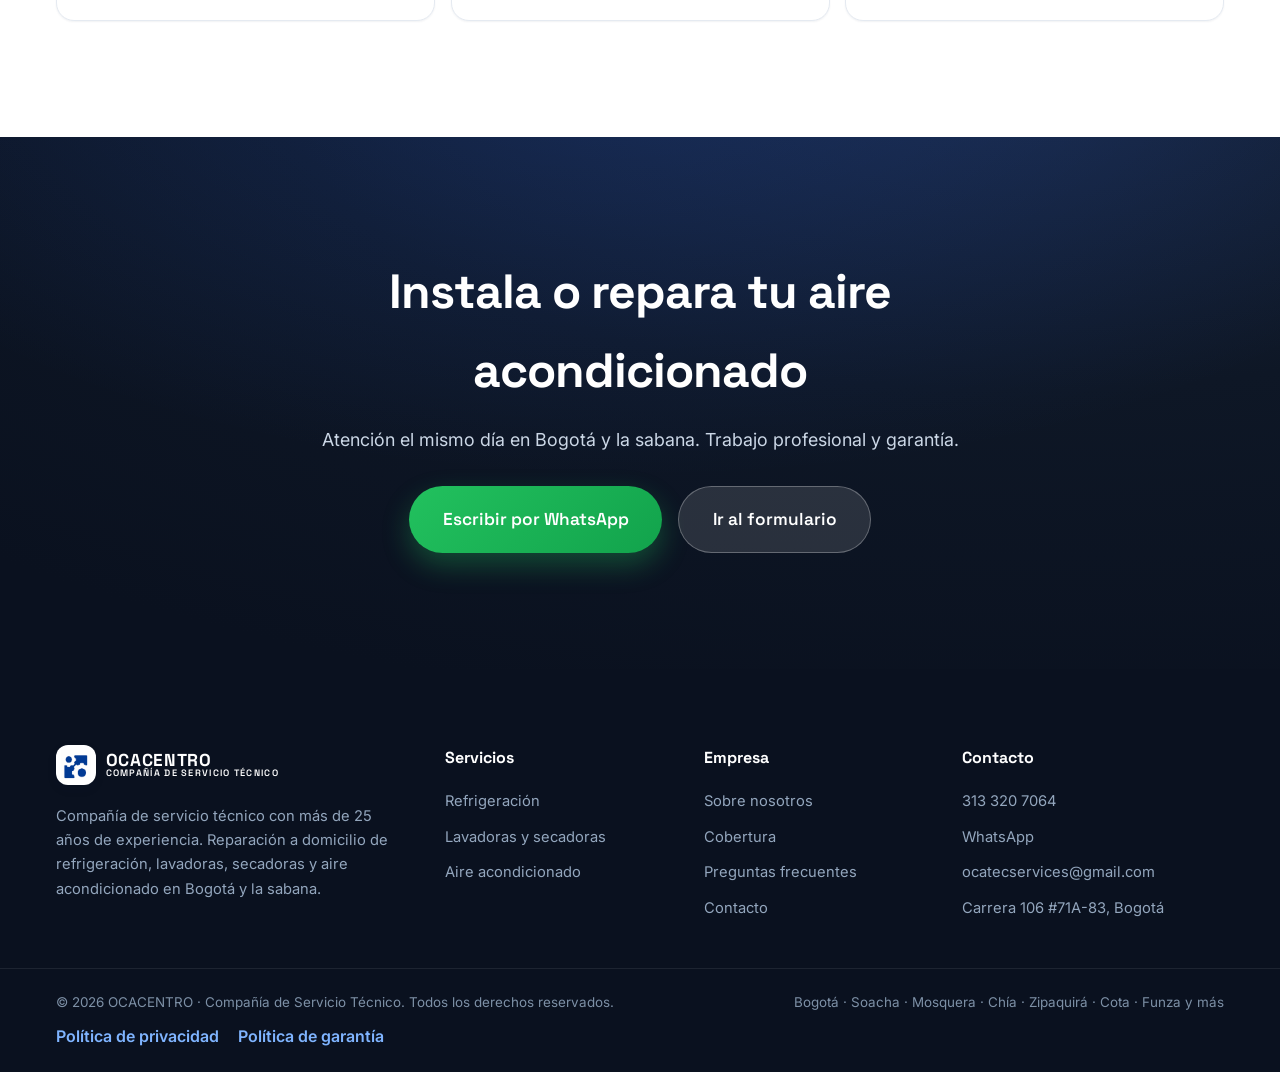
==== commit 16798756: "Fix FOUC (flash of unstyled content) and update canonical domain - Load css/styles.css, animations.c" ====
--- a/aires-acondicionados/index.html
+++ b/aires-acondicionados/index.html
@@ -8,15 +8,15 @@
   <title>Aire Acondicionado en Bogotá: Instalación y Reparación — OCACENTRO</title>
   <meta name="description" content="Instalación, mantenimiento y reparación de aire acondicionado a domicilio en Bogotá: split, mini split y equipos comerciales. Recarga de gas, lavado, tarjeta electrónica y más. Garantía en cada reparación." />
   <meta name="robots" content="index, follow, max-image-preview:large" />
-  <link rel="canonical" href="https://serviciotecnicodenevecones.com/aires-acondicionados/" />
+  <link rel="canonical" href="https://ocacentrosas.com/aires-acondicionados/" />
 
   <meta property="og:type" content="website" />
   <meta property="og:locale" content="es_CO" />
   <meta property="og:site_name" content="OCACENTRO — Compañía de Servicio Técnico" />
   <meta property="og:title" content="Aire Acondicionado en Bogotá: Instalación y Reparación | OCACENTRO" />
   <meta property="og:description" content="Split, mini split y equipos comerciales. Instalación, mantenimiento, recarga de gas y reparación. A domicilio con garantía." />
-  <meta property="og:url" content="https://serviciotecnicodenevecones.com/aires-acondicionados/" />
-  <meta property="og:image" content="https://serviciotecnicodenevecones.com/assets/images/og-image.jpg" />
+  <meta property="og:url" content="https://ocacentrosas.com/aires-acondicionados/" />
+  <meta property="og:image" content="https://ocacentrosas.com/assets/images/og-image.jpg" />
   <meta name="twitter:card" content="summary_large_image" />
 
   <link rel="manifest" href="../manifest.json" />
@@ -41,19 +41,14 @@
     .nav__inner{display:flex;align-items:center;justify-content:space-between;width:100%;max-width:1240px;margin-inline:auto;padding-inline:clamp(1.1rem,4vw,2.25rem)}
     .page-hero{position:relative;padding-top:calc(var(--nav-h) + clamp(2.5rem,7vw,5rem));padding-bottom:clamp(2.5rem,6vw,4.5rem);background:radial-gradient(120% 120% at 80% -10%,#17253F 0%,#0E1726 48%,#0A111F 100%);color:#fff;text-align:center;overflow:hidden}
   </style>
-  <link rel="preload" as="style" href="../css/styles.css" onload="this.onload=null;this.rel='stylesheet'" />
-  <link rel="preload" as="style" href="../css/animations.css" onload="this.onload=null;this.rel='stylesheet'" />
-  <link rel="preload" as="style" href="../css/responsive.css" onload="this.onload=null;this.rel='stylesheet'" />
-  <noscript>
-    <link rel="stylesheet" href="../css/styles.css" />
-    <link rel="stylesheet" href="../css/animations.css" />
-    <link rel="stylesheet" href="../css/responsive.css" />
-  </noscript>
+  <link rel="stylesheet" href="../css/styles.css" />
+  <link rel="stylesheet" href="../css/animations.css" />
+  <link rel="stylesheet" href="../css/responsive.css" />
 
   <script type="application/ld+json">
   {"@context":"https://schema.org","@type":"BreadcrumbList","itemListElement":[
-    {"@type":"ListItem","position":1,"name":"Inicio","item":"https://serviciotecnicodenevecones.com/"},
-    {"@type":"ListItem","position":2,"name":"Aire acondicionado","item":"https://serviciotecnicodenevecones.com/aires-acondicionados/"}]}
+    {"@type":"ListItem","position":1,"name":"Inicio","item":"https://ocacentrosas.com/"},
+    {"@type":"ListItem","position":2,"name":"Aire acondicionado","item":"https://ocacentrosas.com/aires-acondicionados/"}]}
   </script>
 </head>
 
--- a/css/animations.css
+++ b/css/animations.css
@@ -70,13 +70,6 @@
   100% { transform: translateX(120%); }
 }
 
-/* ------------------------- CARGA INICIAL ------------------------- */
-/* El body arranca invisible y aparece cuando la clase .app-ready se agrega (JS). */
-body { opacity: 0; }
-body.app-ready { animation: fadeInApp .6s var(--ease-out) forwards; }
-/* Fallback: si el JS no corre, el body igual se muestra tras cargar la hoja. */
-.no-js body, body:not(.app-ready) { opacity: 1; }
-
 /* ------------------------- HOVER PREMIUM / GLOW ------------------------- */
 /* Barrido de luz para tarjetas destacadas (se activa en hover). */
 .glow { position: relative; overflow: hidden; }
